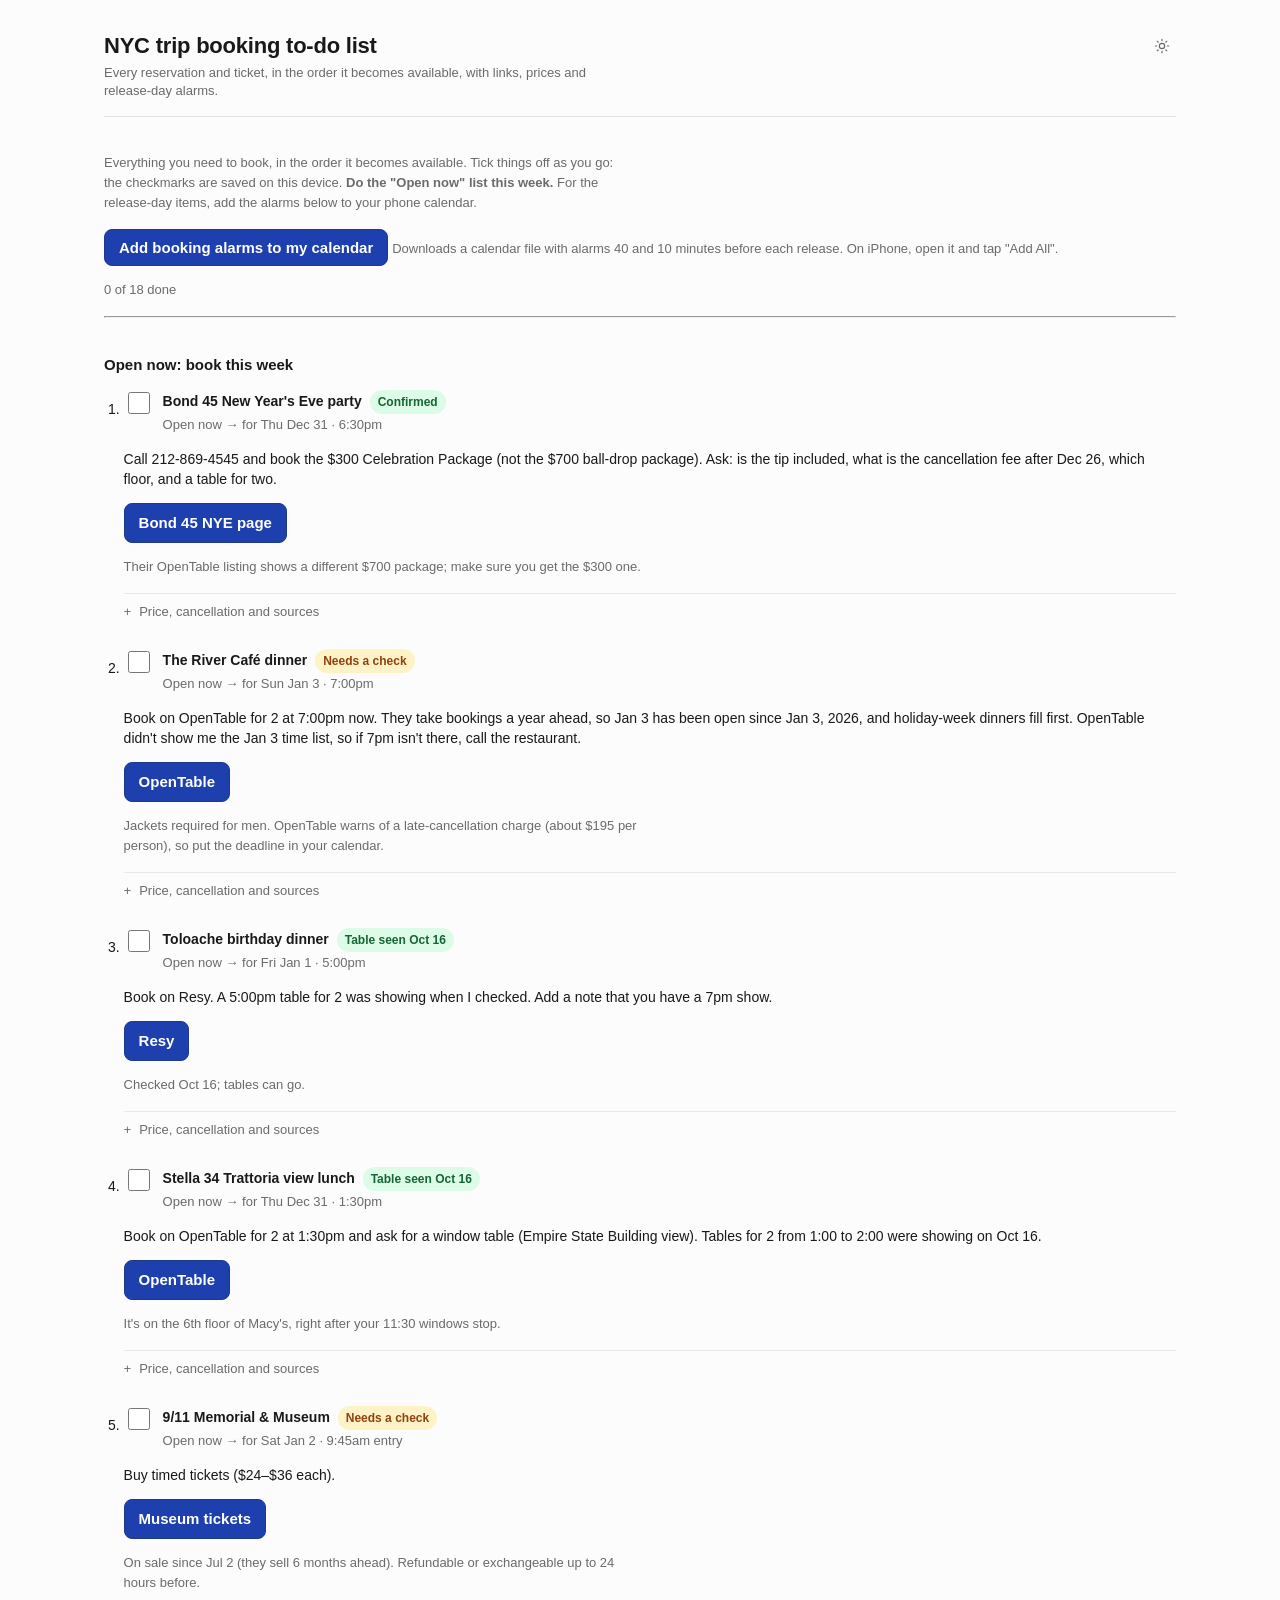
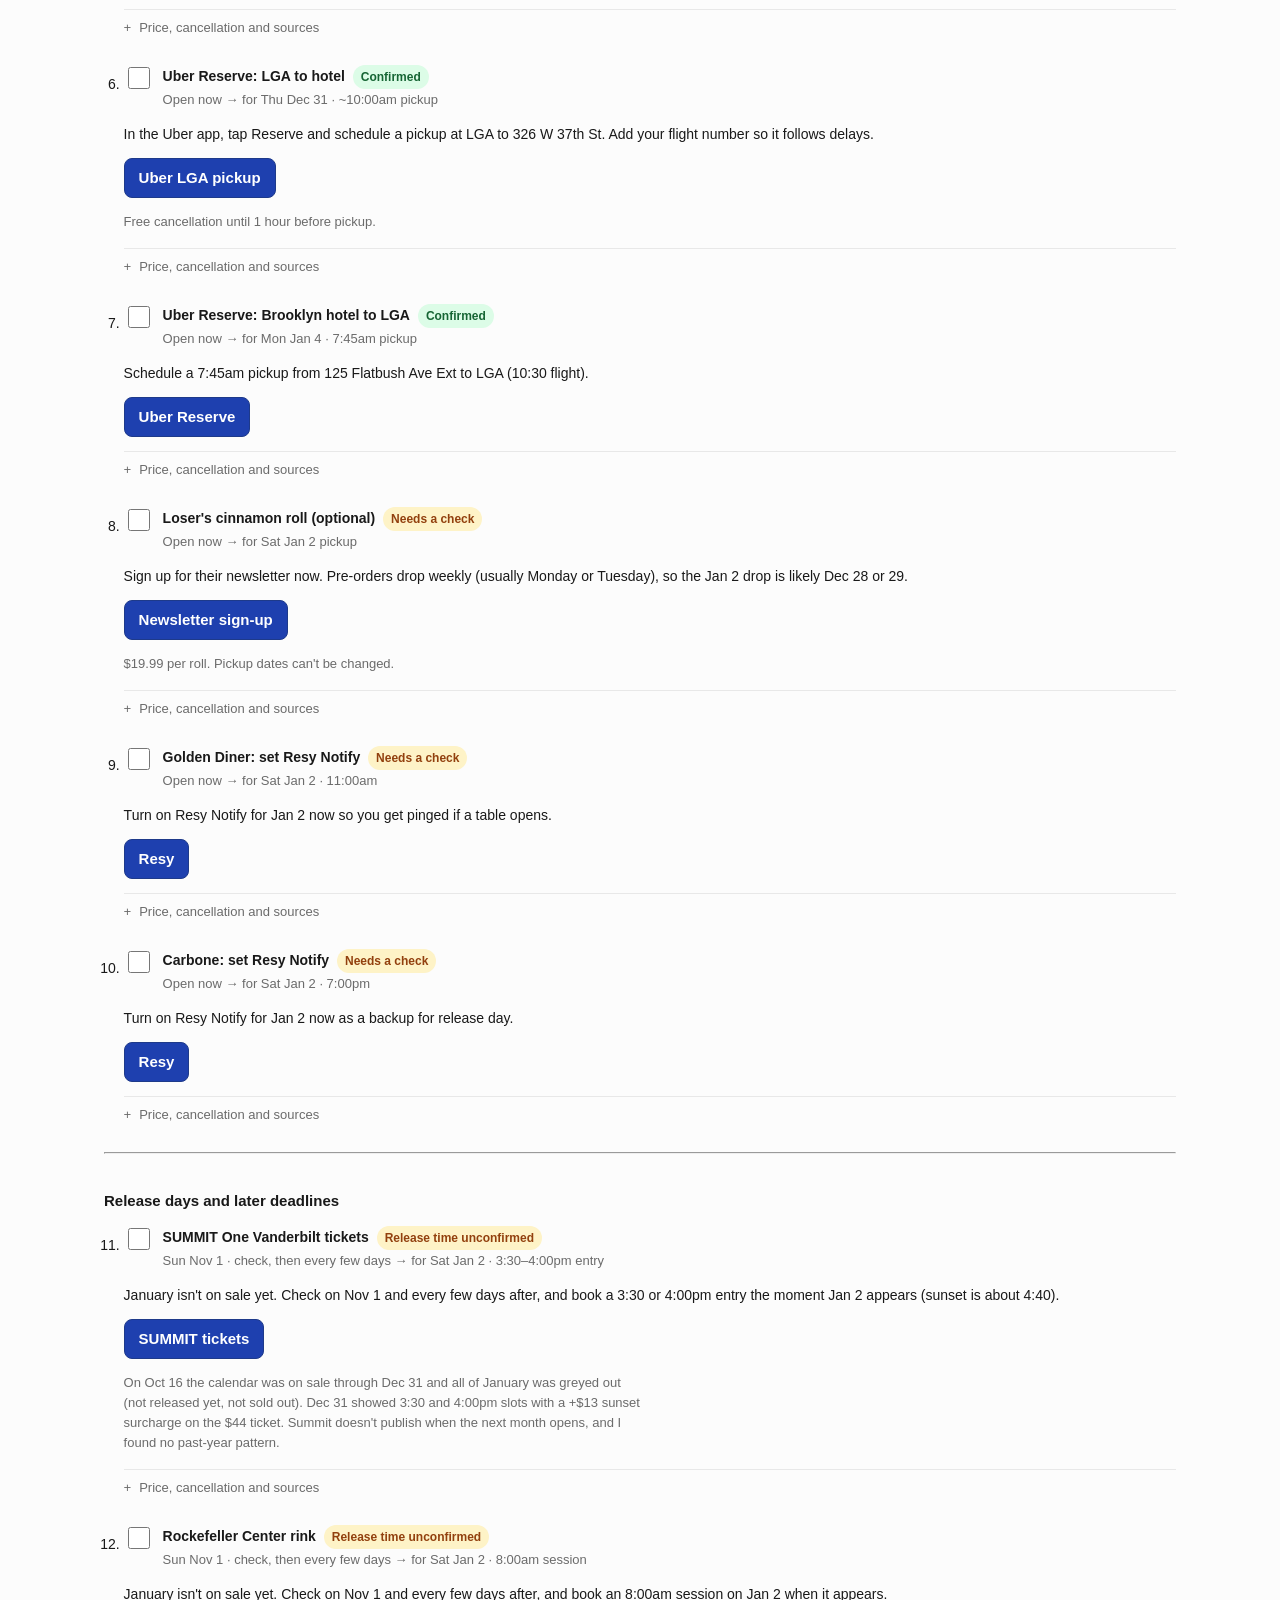
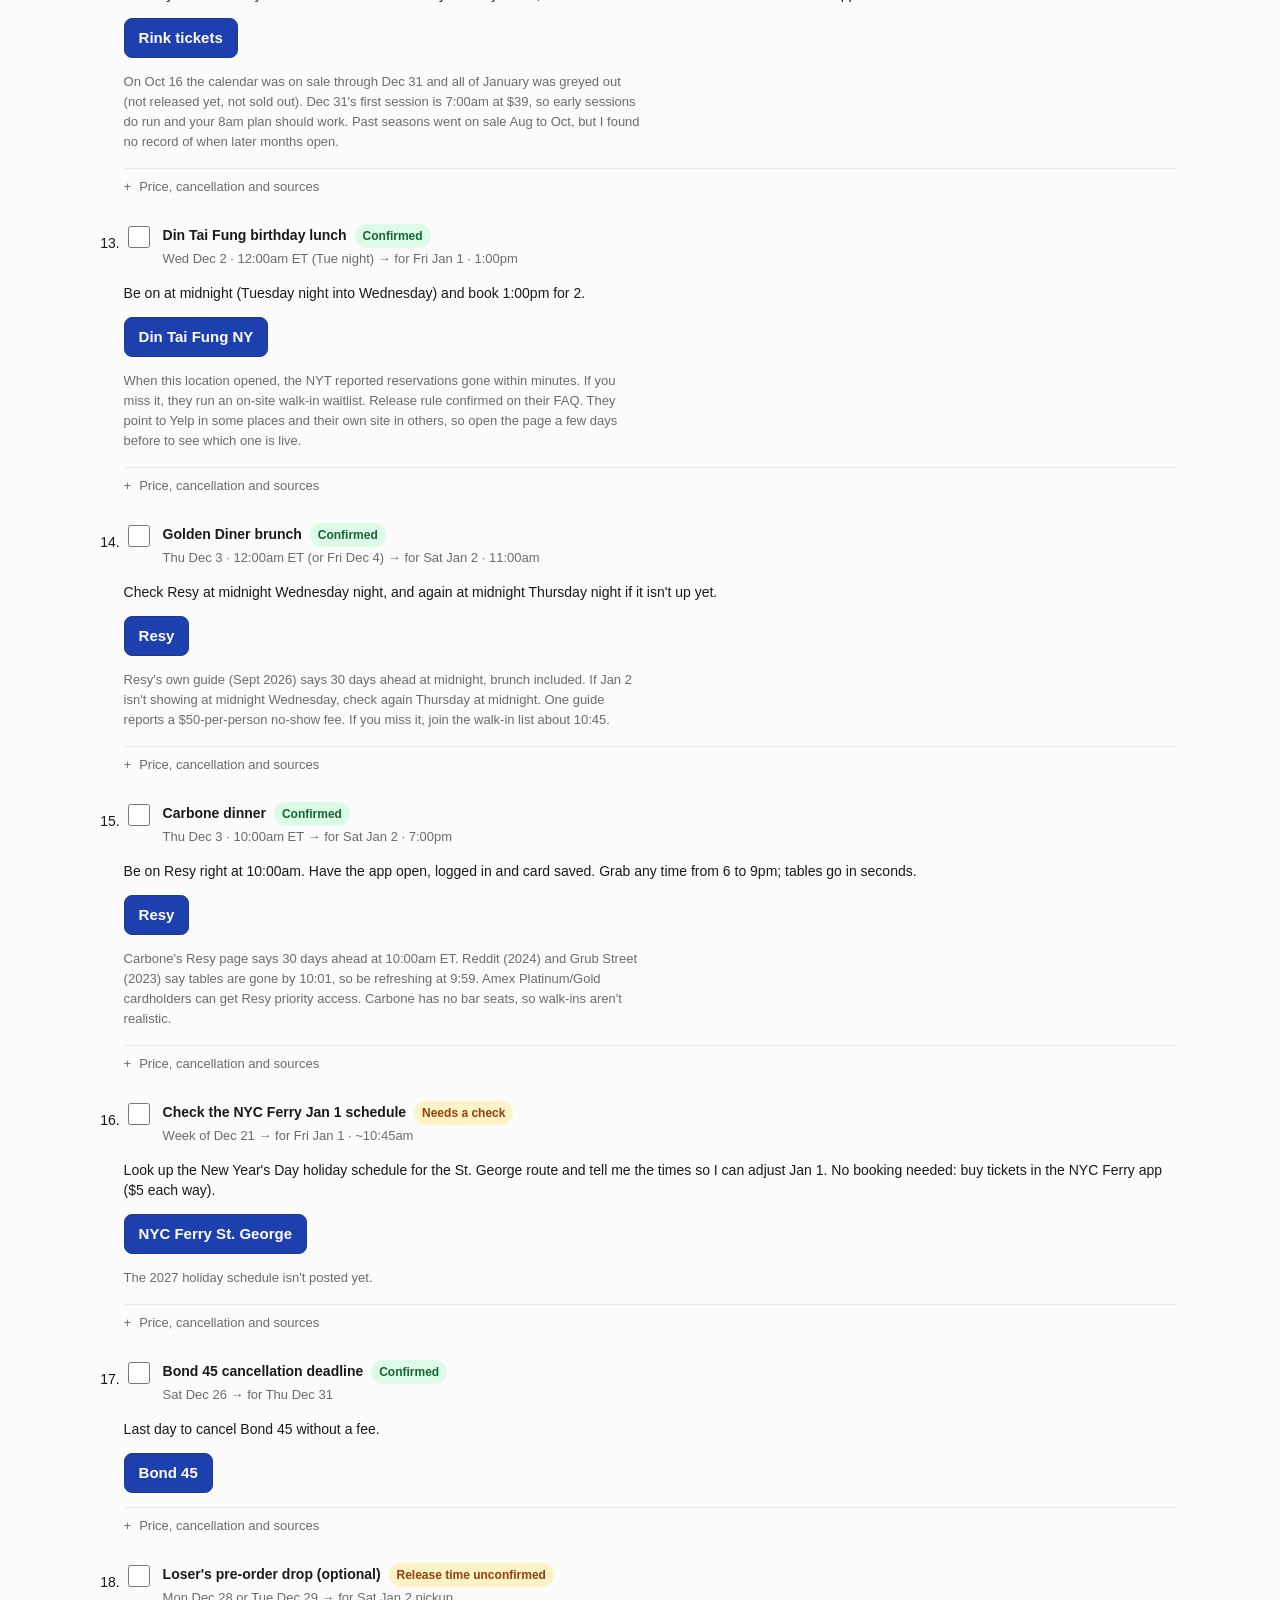
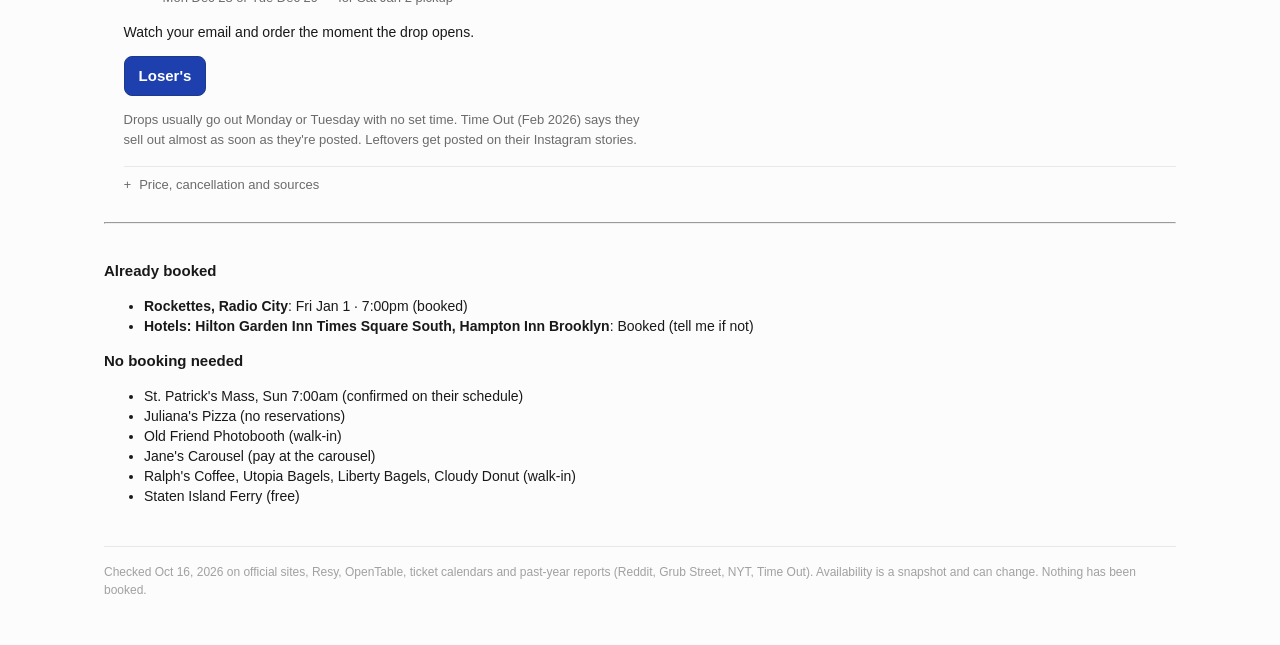
==== bookings.html @ a025224d "Add NYC trip site: day-by-day plan, map, bookings, Claude brief Co-Authored-By: Jadin Oreilly <oreil" ====
<!doctype html>
<html lang="en">
  <head>
    <meta charset="utf-8" />
    <meta name="viewport" content="width=device-width, initial-scale=1" />
    <meta name="generator" content="Devin artifact kit" />
    <title>NYC trip booking to-do list</title>
    <style>
/* Devin artifact kit — self-contained styles for standalone HTML artifacts.
   Tokens are translated from the Devin product design system. Light is the
   default; dark is applied from `prefers-color-scheme` unless a host theme
   signal (`?theme=`, `data-theme`, or a `devin:theme` message) says otherwise. */

:root {
  color-scheme: light;

  --bg-page: 252 252 252;
  --bg-wash: 248 248 248;
  --bg-elevated: 255 255 255;
  --tint-tertiary: 0 0 0 / 0.04;
  --tint-secondary: 0 0 0 / 0.06;
  --tint-primary: 0 0 0 / 0.08;
  --text-primary: 25 25 25;
  --text-secondary: 25 25 25 / 0.64;
  --text-tertiary: 25 25 25 / 0.4;
  --text-accent: 49 124 255;
  --bg-accent: 49 124 255;
  --border-secondary: 0 0 0 / 0.08;
  --border-primary: 0 0 0 / 0.1;
  --text-green: 0 165 88;
  --text-orange: 245 142 58;
  --text-red: 245 59 58;
  --text-blue: 51 125 244;
  --text-purple: 149 108 222;
  --shadow-l1: 0 1px 2px rgb(0 0 0 / 0.06);
  --shadow-l2: 0 4px 12px rgb(0 0 0 / 0.08);

  --font-sans: Inter, -apple-system, BlinkMacSystemFont, "Segoe UI", Roboto,
    Helvetica, Arial, sans-serif;
  --font-mono: "SF Mono", "Roboto Mono", ui-monospace, monospace;
  --radius-sm: 4px;
  --radius: 6px;
  --radius-lg: 10px;
  --unit: 4px;
  --max-width: 1120px;
}

:root[data-theme="dark"] {
  color-scheme: dark;

  --bg-page: 20 20 20;
  --bg-wash: 25 25 25;
  --bg-elevated: 31 31 31;
  --tint-tertiary: 255 255 255 / 0.03;
  --tint-secondary: 255 255 255 / 0.05;
  --tint-primary: 255 255 255 / 0.08;
  --text-primary: 255 255 255 / 0.9;
  --text-secondary: 255 255 255 / 0.52;
  --text-tertiary: 255 255 255 / 0.4;
  --text-accent: 73 176 255;
  --bg-accent: 68 137 255;
  --border-secondary: 255 255 255 / 0.04;
  --border-primary: 255 255 255 / 0.08;
  --text-green: 0 236 126;
  --text-orange: 245 142 58;
  --text-red: 255 108 107;
  --text-blue: 92 154 255;
  --text-purple: 178 145 240;
  --shadow-l1: 0 1px 2px rgb(0 0 0 / 0.4);
  --shadow-l2: 0 4px 12px rgb(0 0 0 / 0.5);
}

@media (prefers-color-scheme: dark) {
  :root:not([data-theme]) {
    color-scheme: dark;

    --bg-page: 20 20 20;
    --bg-wash: 25 25 25;
    --bg-elevated: 31 31 31;
    --tint-tertiary: 255 255 255 / 0.03;
    --tint-secondary: 255 255 255 / 0.05;
    --tint-primary: 255 255 255 / 0.08;
    --text-primary: 255 255 255 / 0.9;
    --text-secondary: 255 255 255 / 0.52;
    --text-tertiary: 255 255 255 / 0.4;
    --text-accent: 73 176 255;
    --bg-accent: 68 137 255;
    --border-secondary: 255 255 255 / 0.04;
    --border-primary: 255 255 255 / 0.08;
    --text-green: 0 236 126;
    --text-orange: 245 142 58;
    --text-red: 255 108 107;
    --text-blue: 92 154 255;
    --text-purple: 178 145 240;
    --shadow-l1: 0 1px 2px rgb(0 0 0 / 0.4);
    --shadow-l2: 0 4px 12px rgb(0 0 0 / 0.5);
  }
}

*,
*::before,
*::after {
  box-sizing: border-box;
}

html {
  -webkit-text-size-adjust: 100%;
}

body {
  margin: 0;
  background: rgb(var(--bg-page));
  color: rgb(var(--text-primary));
  font-family: var(--font-sans);
  font-size: 14px;
  line-height: 20px;
  font-variant-numeric: tabular-nums;
}

:where(button, a, input, select, summary, [tabindex]):focus-visible {
  outline: 1px solid rgb(var(--bg-accent));
  outline-offset: 1px;
  border-radius: var(--radius-sm);
}

/* ---------- layout ---------- */

.a-shell {
  max-width: var(--max-width);
  margin: 0 auto;
  padding: calc(var(--unit) * 8) calc(var(--unit) * 6) calc(var(--unit) * 16);
}

.a-header {
  display: flex;
  flex-wrap: wrap;
  align-items: flex-start;
  justify-content: space-between;
  gap: calc(var(--unit) * 3);
  padding-bottom: calc(var(--unit) * 4);
  border-bottom: 1px solid rgb(var(--border-primary));
}

.a-header__title {
  margin: 0;
  font-size: 22px;
  line-height: 28px;
  font-weight: 600;
  letter-spacing: -0.01em;
}

.a-header__subtitle {
  margin: calc(var(--unit) * 1) 0 0;
  color: rgb(var(--text-secondary));
  font-size: 13px;
  line-height: 18px;
  max-width: 68ch;
}

.a-section {
  margin-top: calc(var(--unit) * 9);
}

.a-section__title {
  margin: 0 0 calc(var(--unit) * 1);
  font-size: 15px;
  line-height: 22px;
  font-weight: 600;
}

.a-section__note,
.a-prose {
  margin: 0 0 calc(var(--unit) * 4);
  color: rgb(var(--text-secondary));
  font-size: 13px;
  line-height: 20px;
  max-width: 72ch;
}

.a-grid {
  display: grid;
  gap: calc(var(--unit) * 3);
  grid-template-columns: repeat(auto-fit, minmax(220px, 1fr));
}

.a-grid--halves {
  grid-template-columns: repeat(auto-fit, minmax(320px, 1fr));
}

/* ---------- surfaces ---------- */

.a-panel {
  background: rgb(var(--bg-elevated));
  border: 1px solid rgb(var(--border-secondary));
  border-radius: var(--radius-lg);
  box-shadow: var(--shadow-l1);
  padding: calc(var(--unit) * 4);
}

.a-panel__head {
  display: flex;
  align-items: baseline;
  justify-content: space-between;
  gap: calc(var(--unit) * 2);
  margin-bottom: calc(var(--unit) * 3);
}

.a-panel__title {
  margin: 0;
  font-size: 13px;
  line-height: 18px;
  font-weight: 600;
}

.a-label {
  color: rgb(var(--text-tertiary));
  font-size: 12px;
  line-height: 16px;
  text-transform: none;
}

/* ---------- metrics ---------- */

.a-metric {
  background: rgb(var(--tint-tertiary));
  border: 1px solid rgb(var(--border-secondary));
  border-radius: var(--radius);
  padding: calc(var(--unit) * 3);
}

.a-metric__label {
  color: rgb(var(--text-secondary));
  font-size: 12px;
  line-height: 16px;
}

.a-metric__value {
  margin-top: calc(var(--unit) * 1);
  font-size: 22px;
  line-height: 28px;
  font-weight: 600;
  letter-spacing: -0.02em;
}

.a-metric__delta {
  margin-top: calc(var(--unit) * 1);
  font-family: var(--font-mono);
  font-size: 12px;
  line-height: 16px;
  color: rgb(var(--text-secondary));
}

.a-metric__delta[data-trend="up"] {
  color: rgb(var(--text-green));
}

.a-metric__delta[data-trend="down"] {
  color: rgb(var(--text-red));
}

/* ---------- status ---------- */

.a-status {
  display: inline-flex;
  align-items: center;
  gap: calc(var(--unit) * 1.5);
  font-size: 12px;
  line-height: 16px;
  color: rgb(var(--text-secondary));
  white-space: nowrap;
}

.a-status::before {
  content: "";
  width: 6px;
  height: 6px;
  border-radius: 50%;
  background: currentColor;
  flex: none;
}

.a-status[data-state="done"] {
  color: rgb(var(--text-green));
}

.a-status[data-state="active"] {
  color: rgb(var(--text-blue));
}

.a-status[data-state="at-risk"] {
  color: rgb(var(--text-orange));
}

.a-status[data-state="blocked"] {
  color: rgb(var(--text-red));
}

.a-status[data-state="planned"] {
  color: rgb(var(--text-tertiary));
}

/* ---------- tables ---------- */

.a-table-scroll {
  overflow-x: auto;
  border: 1px solid rgb(var(--border-secondary));
  border-radius: var(--radius);
  background: rgb(var(--bg-elevated));
}

.a-table {
  width: 100%;
  border-collapse: collapse;
  font-size: 13px;
  line-height: 18px;
}

.a-table th,
.a-table td {
  text-align: left;
  padding: calc(var(--unit) * 2) calc(var(--unit) * 3);
  border-bottom: 1px solid rgb(var(--border-secondary));
  vertical-align: top;
}

.a-table thead th {
  position: sticky;
  top: 0;
  background: rgb(var(--bg-wash));
  color: rgb(var(--text-secondary));
  font-weight: 500;
  font-size: 12px;
  line-height: 16px;
  z-index: 1;
}

.a-table tbody tr:last-child td {
  border-bottom: none;
}

.a-table tbody tr:hover td {
  background: rgb(var(--tint-tertiary));
}

.a-table td[data-numeric],
.a-table th[data-numeric] {
  text-align: right;
  font-family: var(--font-mono);
}

/* Pinned columns: `data-a-sticky-columns="N"` keeps the first N columns in
   view while the table scrolls sideways. CSS alone pins the first column, so
   N=1 works without script; kit.js measures the leading columns, marks each
   pinned cell `data-a-sticky` with its `--a-sticky-left` offset, and flags the
   table `data-a-sticky-ready`. Pinned cells need opaque backgrounds or the
   scrolled columns show through them. */
.a-table[data-a-sticky-columns]:not([data-a-sticky-ready]):not([data-a-sticky-columns="0"])
  tr
  > :first-child,
.a-table[data-a-sticky-ready] [data-a-sticky] {
  position: sticky;
  left: var(--a-sticky-left, 0);
  z-index: 1;
  background-color: rgb(var(--bg-elevated));
}

/* Header row above pinned body cells; the pinned corner above both. */
.a-table[data-a-sticky-columns] thead th {
  z-index: 2;
}

.a-table[data-a-sticky-columns]:not([data-a-sticky-ready]):not([data-a-sticky-columns="0"])
  thead
  tr
  > :first-child,
.a-table[data-a-sticky-ready] thead [data-a-sticky] {
  z-index: 3;
  background-color: rgb(var(--bg-wash));
}

/* The row tint is translucent, so layer it over the opaque surface. */
.a-table[data-a-sticky-columns]:not([data-a-sticky-ready]):not([data-a-sticky-columns="0"])
  tbody
  tr:hover
  > td:first-child,
.a-table[data-a-sticky-ready] tbody tr:hover > td[data-a-sticky] {
  background: linear-gradient(
      rgb(var(--tint-tertiary)),
      rgb(var(--tint-tertiary))
    )
    rgb(var(--bg-elevated));
}

/* Divider on the last pinned column. Table cells don't paint box-shadow when
   borders collapse, so it is a pseudo-element. Without script there is no
   scroll state and it is always shown; with it, only while scrolled. */
.a-table[data-a-sticky-columns]:not([data-a-sticky-ready]):not([data-a-sticky-columns="0"])
  tr
  > :first-child::after,
.a-table[data-a-sticky-ready] [data-a-sticky="edge"]::after {
  content: "";
  position: absolute;
  top: 0;
  bottom: 0;
  left: 100%;
  width: 8px;
  border-left: 1px solid rgb(var(--border-primary));
  background: linear-gradient(to right, rgb(0 0 0 / 0.08), transparent);
  pointer-events: none;
}

.a-table-scroll:not([data-a-scrolled])
  .a-table[data-a-sticky-ready]
  [data-a-sticky="edge"]::after {
  display: none;
}

/* ---------- charts (inline SVG + CSS bars) ---------- */

.a-chart {
  display: block;
  width: 100%;
  height: auto;
  overflow: visible;
}

.a-chart__grid line {
  stroke: rgb(var(--border-primary));
  stroke-dasharray: 2 3;
}

.a-chart__axis text {
  fill: rgb(var(--text-tertiary));
  font-size: 10px;
  font-family: var(--font-mono);
}

.a-chart__series {
  fill: none;
  stroke-width: 1.5;
  stroke-linecap: round;
  stroke-linejoin: round;
}

.a-chart__point {
  stroke: rgb(var(--bg-elevated));
  stroke-width: 1.5;
}

.a-bars {
  display: grid;
  gap: calc(var(--unit) * 2);
  margin: 0;
}

.a-bars__row {
  display: grid;
  grid-template-columns: minmax(88px, 22%) 1fr auto;
  align-items: center;
  gap: calc(var(--unit) * 2);
  font-size: 13px;
}

.a-bars__track {
  height: 8px;
  border-radius: 999px;
  background: rgb(var(--tint-secondary));
  overflow: hidden;
}

.a-bars__fill {
  display: block;
  height: 100%;
  border-radius: 999px;
  background: rgb(var(--bg-accent));
}

.a-bars__value {
  font-family: var(--font-mono);
  font-size: 12px;
  color: rgb(var(--text-secondary));
}

.a-legend {
  display: flex;
  flex-wrap: wrap;
  gap: calc(var(--unit) * 3);
  margin: calc(var(--unit) * 3) 0 0;
  padding: 0;
  list-style: none;
  font-size: 12px;
  color: rgb(var(--text-secondary));
}

.a-legend li {
  display: flex;
  align-items: center;
  gap: calc(var(--unit) * 1.5);
}

.a-legend__swatch {
  width: 8px;
  height: 8px;
  border-radius: 2px;
  flex: none;
}

/* Series colors stay stable across themes so legends keep meaning. */
.a-series-1 {
  --series: 49 124 255;
}
.a-series-2 {
  --series: 0 165 88;
}
.a-series-3 {
  --series: 149 108 222;
}
.a-series-4 {
  --series: 245 142 58;
}

.a-chart__series.a-series-1,
.a-chart__series.a-series-2,
.a-chart__series.a-series-3,
.a-chart__series.a-series-4 {
  stroke: rgb(var(--series));
}

.a-chart__point.a-series-1,
.a-chart__point.a-series-2,
.a-chart__point.a-series-3,
.a-chart__point.a-series-4 {
  fill: rgb(var(--series));
}

.a-series-1 .a-legend__swatch,
.a-series-2 .a-legend__swatch,
.a-series-3 .a-legend__swatch,
.a-series-4 .a-legend__swatch {
  background: rgb(var(--series));
}

.a-chart__bar.a-series-1,
.a-chart__bar.a-series-2,
.a-chart__bar.a-series-3,
.a-chart__bar.a-series-4 {
  fill: rgb(var(--series));
}

/* Dimming the rest of the plot reads as "this is the value you asked for"
   without moving anything, which keeps the highlight legible under
   reduced motion. */
.a-chart__bar,
.a-chart__point,
.a-chart__series {
  transition: opacity 120ms ease;
}

.a-chart__plot:has([data-a-active]) .a-chart__bar:not([data-a-active]) {
  opacity: 0.45;
}

.a-chart__point[data-a-active] {
  r: 4.25;
}

.a-chart__crosshair {
  stroke: rgb(var(--border-primary));
  stroke-width: 1;
  pointer-events: none;
}

.a-chart__band {
  fill: transparent;
  /* Vertical scrolling must still work when a finger lands on the plot. */
  touch-action: pan-y;
}

.a-chart__band[data-a-active] {
  fill: rgb(var(--tint-secondary));
}

.a-chart__band:focus-visible {
  outline: 1px solid rgb(var(--bg-accent));
  outline-offset: -2px;
}

.a-chart {
  touch-action: pan-y;
}

/* Shown in place of the plot when a filter leaves the source table empty. */
.a-chart__empty {
  margin: 0 0 calc(var(--unit) * 3);
  padding: calc(var(--unit) * 6) 0;
  border: 1px dashed rgb(var(--border-secondary));
  border-radius: var(--radius);
  color: rgb(var(--text-secondary));
  font-size: 13px;
  text-align: center;
}

/* ---------- tooltip ---------- */

.a-tip {
  position: fixed;
  top: 0;
  left: 0;
  z-index: 40;
  min-width: 120px;
  max-width: 260px;
  padding: calc(var(--unit) * 2) calc(var(--unit) * 2.5);
  border: 1px solid rgb(var(--border-secondary));
  border-radius: var(--radius);
  background: rgb(var(--bg-elevated));
  box-shadow: var(--shadow-l2);
  color: rgb(var(--text-primary));
  font-size: 12px;
  line-height: 16px;
  pointer-events: none;
}

.a-tip__title {
  margin-bottom: var(--unit);
  font-weight: 600;
  color: rgb(var(--text-primary));
}

.a-tip__text {
  color: rgb(var(--text-secondary));
}

.a-tip__row {
  display: flex;
  align-items: center;
  gap: calc(var(--unit) * 1.5);
  white-space: nowrap;
}

.a-tip__swatch {
  width: 8px;
  height: 8px;
  flex: none;
  border-radius: 2px;
  background: rgb(var(--series, var(--bg-accent)));
}

.a-tip__name {
  color: rgb(var(--text-secondary));
}

.a-tip__value {
  margin-left: auto;
  padding-left: calc(var(--unit) * 2);
  font-family: var(--font-mono);
  font-variant-numeric: tabular-nums;
}

/* ---------- controls: tabs, filters, toggles ---------- */

.a-toolbar {
  display: flex;
  flex-wrap: wrap;
  align-items: center;
  gap: calc(var(--unit) * 2);
  margin-bottom: calc(var(--unit) * 4);
}

.a-tabs {
  display: flex;
  gap: calc(var(--unit) * 1);
  padding: 2px;
  background: rgb(var(--tint-tertiary));
  border: 1px solid rgb(var(--border-secondary));
  border-radius: var(--radius);
}

.a-btn {
  appearance: none;
  border: 1px solid transparent;
  background: transparent;
  color: rgb(var(--text-secondary));
  font: inherit;
  font-size: 13px;
  padding: calc(var(--unit) * 1) calc(var(--unit) * 2.5);
  border-radius: var(--radius-sm);
  cursor: pointer;
}

.a-btn:hover {
  background: rgb(var(--tint-secondary));
  color: rgb(var(--text-primary));
}

.a-btn[aria-selected="true"],
.a-btn[aria-pressed="true"] {
  background: rgb(var(--bg-elevated));
  border-color: rgb(var(--border-primary));
  color: rgb(var(--text-primary));
  box-shadow: var(--shadow-l1);
}

.a-btn--outline {
  border-color: rgb(var(--border-primary));
  background: rgb(var(--bg-elevated));
}

.a-btn--icon {
  display: inline-grid;
  flex: 0 0 auto;
  width: 28px;
  height: 28px;
  padding: 0;
  place-items: center;
}

.a-theme-icon {
  width: 16px;
  height: 16px;
  fill: none;
  stroke: currentColor;
  stroke-width: 1.75;
  stroke-linecap: round;
  stroke-linejoin: round;
}

.a-theme-icon--moon {
  display: none;
}

:root[data-theme="dark"] .a-theme-icon--sun {
  display: none;
}

:root[data-theme="dark"] .a-theme-icon--moon {
  display: block;
}

@media (prefers-color-scheme: dark) {
  :root:not([data-theme]) .a-theme-icon--sun {
    display: none;
  }

  :root:not([data-theme]) .a-theme-icon--moon {
    display: block;
  }
}

.a-select {
  appearance: none;
  font: inherit;
  font-size: 13px;
  color: rgb(var(--text-primary));
  background: rgb(var(--bg-elevated));
  border: 1px solid rgb(var(--border-primary));
  border-radius: var(--radius-sm);
  padding: calc(var(--unit) * 1) calc(var(--unit) * 2);
}

[hidden] {
  display: none !important;
}

/* ---------- diagram ---------- */

.a-diagram {
  position: relative;
  background: rgb(var(--bg-wash));
  border: 1px solid rgb(var(--border-secondary));
  border-radius: var(--radius-lg);
  overflow: hidden;
}

.a-diagram__canvas {
  display: block;
  width: 100%;
  height: auto;
  touch-action: none;
  cursor: grab;
}

.a-diagram__canvas:active {
  cursor: grabbing;
}

.a-group rect {
  fill: rgb(var(--tint-tertiary));
  stroke: rgb(var(--border-primary));
  stroke-dasharray: 4 4;
  rx: 10;
}

.a-group text {
  fill: rgb(var(--text-tertiary));
  font-size: 10px;
  font-family: var(--font-mono);
}

.a-node rect {
  fill: rgb(var(--bg-elevated));
  stroke: rgb(var(--border-primary));
  rx: 8;
}

.a-node__title {
  fill: rgb(var(--text-primary));
  font-size: 12px;
  font-weight: 600;
}

.a-node__sub {
  fill: rgb(var(--text-secondary));
  font-size: 10px;
  font-family: var(--font-mono);
}

.a-node {
  cursor: pointer;
}

.a-node:hover rect,
.a-node:focus-visible rect {
  stroke: rgb(var(--bg-accent));
}

.a-node[aria-current="true"] rect {
  stroke: rgb(var(--bg-accent));
  stroke-width: 2;
}

.a-edge {
  fill: none;
  stroke: rgb(var(--text-tertiary));
  stroke-width: 1.25;
}

.a-edge--dim {
  stroke: rgb(var(--border-primary));
}

.a-edge__label {
  fill: rgb(var(--text-tertiary));
  font-size: 10px;
  font-family: var(--font-mono);
}

.a-inspector {
  border-top: 1px solid rgb(var(--border-secondary));
  background: rgb(var(--bg-elevated));
  padding: calc(var(--unit) * 3) calc(var(--unit) * 4);
  font-size: 13px;
  line-height: 20px;
}

.a-inspector__title {
  margin: 0 0 calc(var(--unit) * 1);
  font-size: 13px;
  font-weight: 600;
}

/* ---------- plan / process ---------- */

.a-phase {
  display: grid;
  grid-template-columns: 28px 1fr;
  gap: calc(var(--unit) * 3);
  padding: calc(var(--unit) * 4) 0;
  border-bottom: 1px solid rgb(var(--border-secondary));
}

.a-phase:last-child {
  border-bottom: none;
}

.a-phase__index {
  font-family: var(--font-mono);
  font-size: 12px;
  color: rgb(var(--text-tertiary));
  padding-top: 2px;
}

.a-phase__head {
  display: flex;
  flex-wrap: wrap;
  align-items: baseline;
  gap: calc(var(--unit) * 2);
  justify-content: space-between;
}

.a-phase__title {
  margin: 0;
  font-size: 14px;
  line-height: 20px;
  font-weight: 600;
}

.a-meta-list {
  display: grid;
  gap: calc(var(--unit) * 1);
  margin: calc(var(--unit) * 2) 0 0;
  padding: 0;
  list-style: none;
  font-size: 13px;
  color: rgb(var(--text-secondary));
}

.a-meta-list li,
.a-meta-list > div {
  display: grid;
  grid-template-columns: minmax(96px, 15%) 1fr;
  gap: calc(var(--unit) * 2);
}

.a-meta-list dt,
.a-meta-list .a-meta-list__key {
  color: rgb(var(--text-tertiary));
  font-size: 12px;
}

.a-meta-list dd {
  margin: 0;
}

.a-timeline {
  display: grid;
  gap: calc(var(--unit) * 1);
  margin: 0;
  font-size: 12px;
}

.a-timeline__row {
  display: grid;
  grid-template-columns: minmax(120px, 20%) 1fr;
  align-items: center;
  gap: calc(var(--unit) * 2);
}

.a-timeline__track {
  position: relative;
  height: 10px;
  background: rgb(var(--tint-tertiary));
  border-radius: var(--radius-sm);
}

.a-timeline__span {
  position: absolute;
  top: 0;
  bottom: 0;
  border-radius: var(--radius-sm);
  background: rgb(var(--bg-accent) / 0.75);
}

.a-timeline__span[data-state="at-risk"] {
  background: rgb(var(--text-orange) / 0.75);
}

.a-timeline__span[data-state="done"] {
  background: rgb(var(--text-green) / 0.7);
}

.a-timeline__scale {
  display: grid;
  grid-auto-flow: column;
  grid-auto-columns: 1fr;
  color: rgb(var(--text-tertiary));
  font-family: var(--font-mono);
  font-size: 10px;
}

.a-callout {
  border: 1px solid rgb(var(--border-secondary));
  border-left: 2px solid rgb(var(--text-orange));
  border-radius: var(--radius-sm);
  background: rgb(var(--tint-tertiary));
  padding: calc(var(--unit) * 3);
  font-size: 13px;
  line-height: 20px;
}

.a-callout--decision {
  border-left-color: rgb(var(--bg-accent));
}

.a-callout--risk {
  border-left-color: rgb(var(--text-red));
}

.a-callout__title {
  margin: 0 0 calc(var(--unit) * 1);
  font-size: 13px;
  font-weight: 600;
}

details.a-disclosure {
  border-top: 1px solid rgb(var(--border-secondary));
  padding: calc(var(--unit) * 2) 0;
}

details.a-disclosure > summary {
  cursor: pointer;
  font-size: 13px;
  color: rgb(var(--text-secondary));
  list-style: none;
}

details.a-disclosure > summary::marker,
details.a-disclosure > summary::-webkit-details-marker {
  display: none;
}

details.a-disclosure > summary::before {
  content: "+ ";
  font-family: var(--font-mono);
}

details.a-disclosure[open] > summary::before {
  content: "− ";
}

/* ---------- empty and error states ---------- */

.a-empty,
.a-error {
  border: 1px dashed rgb(var(--border-primary));
  border-radius: var(--radius);
  padding: calc(var(--unit) * 6);
  text-align: center;
  color: rgb(var(--text-secondary));
  font-size: 13px;
  line-height: 20px;
}

.a-error {
  border-style: solid;
  border-color: rgb(var(--text-red) / 0.4);
  color: rgb(var(--text-primary));
  text-align: left;
}

.a-error__title {
  margin: 0 0 calc(var(--unit) * 1);
  font-size: 13px;
  font-weight: 600;
  color: rgb(var(--text-red));
}

.a-footnote {
  margin-top: calc(var(--unit) * 10);
  padding-top: calc(var(--unit) * 4);
  border-top: 1px solid rgb(var(--border-secondary));
  color: rgb(var(--text-tertiary));
  font-size: 12px;
  line-height: 18px;
}

.a-visually-hidden {
  position: absolute;
  width: 1px;
  height: 1px;
  overflow: hidden;
  clip: rect(0 0 0 0);
  white-space: nowrap;
}

/* ---------- responsive ---------- */

@media (max-width: 640px) {
  .a-shell {
    padding: calc(var(--unit) * 5) calc(var(--unit) * 4)
      calc(var(--unit) * 12);
  }

  .a-header__title {
    font-size: 18px;
    line-height: 24px;
  }

  .a-bars__row,
  .a-timeline__row,
  .a-meta-list li,
  .a-meta-list > div {
    grid-template-columns: 1fr;
    gap: calc(var(--unit) * 1);
  }

  .a-phase {
    grid-template-columns: 1fr;
  }

  .a-phase__index {
    padding-top: 0;
  }

  .a-toolbar {
    align-items: stretch;
  }

  .a-tabs {
    overflow-x: auto;
  }
}

/* ---------- motion ---------- */

@media (prefers-reduced-motion: reduce) {
  *,
  *::before,
  *::after {
    animation-duration: 0.01ms !important;
    animation-iteration-count: 1 !important;
    transition-duration: 0.01ms !important;
    scroll-behavior: auto !important;
  }
}

/* ---------- print / export ---------- */

@media print {
  :root[data-theme],
  :root:not([data-theme]) {
    color-scheme: light only;
    --bg-page: 252 252 252;
    --bg-wash: 248 248 248;
    --bg-elevated: 255 255 255;
    --tint-tertiary: 0 0 0 / 0.04;
    --tint-secondary: 0 0 0 / 0.06;
    --tint-primary: 0 0 0 / 0.08;
    --text-primary: 25 25 25;
    --text-secondary: 25 25 25 / 0.64;
    --text-tertiary: 25 25 25 / 0.4;
    --text-accent: 49 124 255;
    --bg-accent: 49 124 255;
    --border-secondary: 0 0 0 / 0.08;
    --border-primary: 0 0 0 / 0.1;
    --text-green: 0 165 88;
    --text-orange: 245 142 58;
    --text-red: 245 59 58;
    --text-blue: 51 125 244;
    --text-purple: 149 108 222;
    --shadow-l1: none;
    --shadow-l2: none;
  }

  body {
    background: #fff;
    color: #111;
  }

  .a-no-print,
  .a-toolbar,
  .a-diagram__hint {
    display: none !important;
  }

  .a-panel,
  .a-table-scroll,
  .a-diagram {
    box-shadow: none;
    break-inside: avoid;
  }

  .a-table[data-a-sticky-columns] tr > :first-child,
  .a-table [data-a-sticky] {
    position: static !important;
  }

  .a-table[data-a-sticky-columns] tr > :first-child::after,
  .a-table [data-a-sticky]::after {
    display: none !important;
  }

  .a-section {
    break-inside: avoid;
    margin-top: 24px;
  }

  [hidden].a-print-reveal {
    display: revert !important;
  }
}
    </style>
  </head>
  <body>
    <main class="a-shell">
      <header class="a-header">
        <div>
          <h1 class="a-header__title">NYC trip booking to-do list</h1>
          <p class="a-header__subtitle">Every reservation and ticket, in the order it becomes available, with links, prices and release-day alarms.</p>
        </div>
        <button
          type="button"
          class="a-btn a-btn--icon a-no-print"
          data-a-theme-toggle
          aria-label="Switch to dark mode"
          title="Switch to dark mode"
        >
          <svg
            class="a-theme-icon a-theme-icon--moon"
            aria-hidden="true"
            viewBox="0 0 24 24"
          >
            <path d="M21 12.8A9 9 0 1 1 11.2 3 7 7 0 0 0 21 12.8Z" />
          </svg>
          <svg
            class="a-theme-icon a-theme-icon--sun"
            aria-hidden="true"
            viewBox="0 0 24 24"
          >
            <circle cx="12" cy="12" r="4" />
            <path
              d="M12 2v2M12 20v2M4.9 4.9l1.4 1.4M17.7 17.7l1.4 1.4M2 12h2M20 12h2M4.9 19.1l1.4-1.4M17.7 6.3l1.4-1.4"
            />
          </svg>
        </button>
      </header>

      <section
        class="a-section a-error"
        data-a-error
        role="alert"
        aria-live="polite"
        hidden
      >
        <p class="a-error__title">Something in this artifact failed to run</p>
        <p>
          The content below is still readable, but an interactive control may
          not respond.
          <span data-a-error-detail></span>
        </p>
      </section>

<section class="a-section"><p class="a-prose">Everything you need to book, in the order it becomes available. Tick things off as you go: the checkmarks are saved on this device. <strong>Do the "Open now" list this week.</strong> For the release-day items, add the alarms below to your phone calendar.</p>
<p><button type="button" class="btn2" id="ics">Add booking alarms to my calendar</button> <span class="a-section__note">Downloads a calendar file with alarms 40 and 10 minutes before each release. On iPhone, open it and tap "Add All".</span></p>
<p class="a-section__note" id="progress" aria-live="polite"></p></section><hr>
<section class="a-section"><h2 class="a-section__title">Open now: book this week</h2><ol class="todos"><li class="todo"><label class="tl"><input type="checkbox" data-key="b1"> <span><strong>Bond 45 New Year&#x27;s Eve party</strong> <span class="chip ok">Confirmed</span><br><span class="a-section__note">Open now → for Thu Dec 31 · 6:30pm</span></span></label>
<p>Call 212-869-4545 and book the $300 Celebration Package (not the $700 ball-drop package). Ask: is the tip included, what is the cancellation fee after Dec 26, which floor, and a table for two.</p><p><a class="btn2" href="https://www.bond45ny.com/new-years-eve/" target="_blank" rel="noopener">Bond 45 NYE page</a></p><p class="a-section__note">Their OpenTable listing shows a different $700 package; make sure you get the $300 one.</p>
<details class="a-disclosure"><summary>Price, cancellation and sources</summary><p><strong>Price:</strong> $300 per person, plus tax and gratuity ($600 base for two).</p><p><strong>Cancellation:</strong> The official page says cancellations after Dec 26 are subject to a cancellation fee, but does not state the amount.</p><p class="a-section__note"><a href="https://www.bond45ny.com/new-years-eve/" target="_blank" rel="noopener">source 1</a> · <a href="https://www.opentable.com/r/bond-45-new-york" target="_blank" rel="noopener">source 2</a></p></details></li><li class="todo"><label class="tl"><input type="checkbox" data-key="b2"> <span><strong>The River Café dinner</strong> <span class="chip warn">Needs a check</span><br><span class="a-section__note">Open now → for Sun Jan 3 · 7:00pm</span></span></label>
<p>Book on OpenTable for 2 at 7:00pm now. They take bookings a year ahead, so Jan 3 has been open since Jan 3, 2026, and holiday-week dinners fill first. OpenTable didn&#x27;t show me the Jan 3 time list, so if 7pm isn&#x27;t there, call the restaurant.</p><p><a class="btn2" href="https://www.opentable.com/r/the-river-cafe-brooklyn" target="_blank" rel="noopener">OpenTable</a></p><p class="a-section__note">Jackets required for men. OpenTable warns of a late-cancellation charge (about $195 per person), so put the deadline in your calendar.</p>
<details class="a-disclosure"><summary>Price, cancellation and sources</summary><p><strong>Price:</strong> $215 per person for the published three-course prix-fixe dinner ($430 for two before any extras).</p><p><strong>Cancellation:</strong> The official reservation page says some reservations may require a small deposit, but gives no amount or cancellation deadline. Check the terms attached to the specific reservation.</p><p class="a-section__note"><a href="https://rivercafe.com/reservations/" target="_blank" rel="noopener">source 1</a> · <a href="https://rivercafe.com/dinner-menu/" target="_blank" rel="noopener">source 2</a> · <a href="https://www.opentable.com/r/the-river-cafe-brooklyn" target="_blank" rel="noopener">source 3</a></p></details></li><li class="todo"><label class="tl"><input type="checkbox" data-key="b3"> <span><strong>Toloache birthday dinner</strong> <span class="chip ok">Table seen Oct 16</span><br><span class="a-section__note">Open now → for Fri Jan 1 · 5:00pm</span></span></label>
<p>Book on Resy. A 5:00pm table for 2 was showing when I checked. Add a note that you have a 7pm show.</p><p><a class="btn2" href="https://resy.com/cities/new-york-ny/venues/toloache-50th-st?date=2027-01-01&amp;seats=2" target="_blank" rel="noopener">Resy</a></p><p class="a-section__note">Checked Oct 16; tables can go.</p>
<details class="a-disclosure"><summary>Price, cancellation and sources</summary><p><strong>Price:</strong> À la carte; no fixed per-person meal price or reservation charge was found in the public sources reviewed.</p><p><strong>Cancellation:</strong> No venue-specific deposit or cancellation deadline was found on the official restaurant or public Resy pages.</p><p class="a-section__note"><a href="https://resy.com/cities/new-york-ny/venues/toloache-50th-st?date=2027-01-01&amp;seats=2" target="_blank" rel="noopener">source 1</a> · <a href="https://toloachenyc.com/" target="_blank" rel="noopener">source 2</a></p></details></li><li class="todo"><label class="tl"><input type="checkbox" data-key="b4"> <span><strong>Stella 34 Trattoria view lunch</strong> <span class="chip ok">Table seen Oct 16</span><br><span class="a-section__note">Open now → for Thu Dec 31 · 1:30pm</span></span></label>
<p>Book on OpenTable for 2 at 1:30pm and ask for a window table (Empire State Building view). Tables for 2 from 1:00 to 2:00 were showing on Oct 16.</p><p><a class="btn2" href="https://www.opentable.com/r/stella-34-trattoria-new-york" target="_blank" rel="noopener">OpenTable</a></p><p class="a-section__note">It&#x27;s on the 6th floor of Macy&#x27;s, right after your 11:30 windows stop.</p>
<details class="a-disclosure"><summary>Price, cancellation and sources</summary><p>No published price or policy found.</p><p class="a-section__note"></p></details></li><li class="todo"><label class="tl"><input type="checkbox" data-key="b5"> <span><strong>9/11 Memorial &amp; Museum</strong> <span class="chip warn">Needs a check</span><br><span class="a-section__note">Open now → for Sat Jan 2 · 9:45am entry</span></span></label>
<p>Buy timed tickets ($24–$36 each).</p><p><a class="btn2" href="https://visit.911memorial.org/webstore/shop/viewItems.aspx?c=museum&amp;cg=tickets" target="_blank" rel="noopener">Museum tickets</a></p><p class="a-section__note">On sale since Jul 2 (they sell 6 months ahead). Refundable or exchangeable up to 24 hours before.</p>
<details class="a-disclosure"><summary>Price, cancellation and sources</summary><p><strong>Price:</strong> $24–$36 per ticket depending on ticket type; two tickets would be $48–$72. The exact price depends on the visitors&#x27; ticket category.</p><p><strong>Cancellation:</strong> Advanced reservations can be refunded or exchanged up to 24 hours before the specified date/time; one exchange is allowed at no extra cost.</p><p class="a-section__note"><a href="https://www.911memorial.org/visit/visit-museum-1" target="_blank" rel="noopener">source 1</a> · <a href="https://visit.911memorial.org/webstore/shop/viewItems.aspx?c=museum&amp;cg=tickets" target="_blank" rel="noopener">source 2</a></p></details></li><li class="todo"><label class="tl"><input type="checkbox" data-key="b6"> <span><strong>Uber Reserve: LGA to hotel</strong> <span class="chip ok">Confirmed</span><br><span class="a-section__note">Open now → for Thu Dec 31 · ~10:00am pickup</span></span></label>
<p>In the Uber app, tap Reserve and schedule a pickup at LGA to 326 W 37th St. Add your flight number so it follows delays.</p><p><a class="btn2" href="https://www.uber.com/global/en/r/airports/lga/pickup/" target="_blank" rel="noopener">Uber LGA pickup</a></p><p class="a-section__note">Free cancellation until 1 hour before pickup.</p>
<details class="a-disclosure"><summary>Price, cancellation and sources</summary><p><strong>Price:</strong> No fixed fare can be given without selecting a ride type and confirming trip details. Reserve shows an upfront price and may include a reservation fee that varies by location, date, and time.</p><p><strong>Cancellation:</strong> Uber&#x27;s LGA page says free cancellation is available until one hour before pickup or until a driver accepts, whichever condition applies. Other cancellation fees can vary by ride type and circumstances.</p><p class="a-section__note"><a href="https://www.uber.com/global/en/r/airports/lga/pickup/" target="_blank" rel="noopener">source 1</a> · <a href="https://www.uber.com/us/en/ride/how-it-works/reserve/" target="_blank" rel="noopener">source 2</a> · <a href="https://help.uber.com/riders/article/using-uber-reserve?nodeId=71708d67-bbac-4dda-9d32-53c2509bdd1b" target="_blank" rel="noopener">source 3</a></p></details></li><li class="todo"><label class="tl"><input type="checkbox" data-key="b7"> <span><strong>Uber Reserve: Brooklyn hotel to LGA</strong> <span class="chip ok">Confirmed</span><br><span class="a-section__note">Open now → for Mon Jan 4 · 7:45am pickup</span></span></label>
<p>Schedule a 7:45am pickup from 125 Flatbush Ave Ext to LGA (10:30 flight).</p><p><a class="btn2" href="https://www.uber.com/us/en/ride/how-it-works/reserve/" target="_blank" rel="noopener">Uber Reserve</a></p>
<details class="a-disclosure"><summary>Price, cancellation and sources</summary><p><strong>Price:</strong> No fixed fare can be given without selecting a ride type and confirming trip details. Reserve shows an upfront price and the reservation fee may vary by location, date, and time.</p><p><strong>Cancellation:</strong> Cancellation terms vary by trip. Uber Help says free cancellation is generally available up to one hour before pickup; if a driver has accepted and cancellation is later, a fee may apply. Check the in-app terms for the exact amount.</p><p class="a-section__note"><a href="https://www.uber.com/us/en/ride/how-it-works/reserve/" target="_blank" rel="noopener">source 1</a> · <a href="https://help.uber.com/riders/article/using-uber-reserve?nodeId=71708d67-bbac-4dda-9d32-53c2509bdd1b" target="_blank" rel="noopener">source 2</a></p></details></li><li class="todo"><label class="tl"><input type="checkbox" data-key="b8"> <span><strong>Loser&#x27;s cinnamon roll (optional)</strong> <span class="chip warn">Needs a check</span><br><span class="a-section__note">Open now → for Sat Jan 2 pickup</span></span></label>
<p>Sign up for their newsletter now. Pre-orders drop weekly (usually Monday or Tuesday), so the Jan 2 drop is likely Dec 28 or 29.</p><p><a class="btn2" href="https://www.loserseatinghouse.com/subscribe" target="_blank" rel="noopener">Newsletter sign-up</a></p><p class="a-section__note">$19.99 per roll. Pickup dates can&#x27;t be changed.</p>
<details class="a-disclosure"><summary>Price, cancellation and sources</summary><p><strong>Price:</strong> $19.99 per Big Sourdough Cinnamon Roll.</p><p><strong>Cancellation:</strong> The FAQ says pickup dates cannot be switched. A separate refund or cancellation deadline was not stated.</p><p class="a-section__note"><a href="https://www.loserseatinghouse.com/subscribe" target="_blank" rel="noopener">source 1</a> · <a href="https://www.loserseatinghouse.com/faq-1" target="_blank" rel="noopener">source 2</a> · <a href="https://losers-eating-house.square.site/product/big-sourdough-cinnamon-roll/HBYOKOR5JSZ24T4M5SPUYMMK" target="_blank" rel="noopener">source 3</a></p></details></li><li class="todo"><label class="tl"><input type="checkbox" data-key="b9"> <span><strong>Golden Diner: set Resy Notify</strong> <span class="chip warn">Needs a check</span><br><span class="a-section__note">Open now → for Sat Jan 2 · 11:00am</span></span></label>
<p>Turn on Resy Notify for Jan 2 now so you get pinged if a table opens.</p><p><a class="btn2" href="https://resy.com/cities/new-york-ny/venues/golden-diner?date=2027-01-02&amp;seats=2" target="_blank" rel="noopener">Resy</a></p>
<details class="a-disclosure"><summary>Price, cancellation and sources</summary><p><strong>Price:</strong> À la carte; no fixed booking or meal price was published in the official booking/FAQ pages reviewed.</p><p><strong>Cancellation:</strong> An independent guide reports a card is required and a $50-per-person-plus-tax fee applies for cancellation less than two hours before the reservation. Golden Diner&#x27;s current public page does not state this fee; verify Resy&#x27;s final terms.</p><p class="a-section__note"><a href="https://www.goldendinerny.com/dine" target="_blank" rel="noopener">source 1</a> · <a href="https://www.goldendinerny.com/faq" target="_blank" rel="noopener">source 2</a> · <a href="https://resy.com/cities/new-york-ny/venues/golden-diner?date=2027-01-02&amp;seats=2" target="_blank" rel="noopener">source 3</a> · <a href="https://itsadate.nyc/restaurants/golden-diner-reservations" target="_blank" rel="noopener">source 4</a></p></details></li><li class="todo"><label class="tl"><input type="checkbox" data-key="b10"> <span><strong>Carbone: set Resy Notify</strong> <span class="chip warn">Needs a check</span><br><span class="a-section__note">Open now → for Sat Jan 2 · 7:00pm</span></span></label>
<p>Turn on Resy Notify for Jan 2 now as a backup for release day.</p><p><a class="btn2" href="https://resy.com/cities/new-york-ny/venues/carbone?date=2027-01-02&amp;seats=2" target="_blank" rel="noopener">Resy</a></p>
<details class="a-disclosure"><summary>Price, cancellation and sources</summary><p><strong>Price:</strong> À la carte; no fixed Jan 2 meal price or deposit amount was confirmed in the official sources reviewed.</p><p><strong>Cancellation:</strong> Carbone&#x27;s public official page does not state a cancellation deadline or deposit policy. Check the terms shown in the Resy booking flow before confirming.</p><p class="a-section__note"><a href="https://carbonenewyork.com/" target="_blank" rel="noopener">source 1</a> · <a href="https://resy.com/cities/new-york-ny/venues/carbone?date=2027-01-02&amp;seats=2" target="_blank" rel="noopener">source 2</a> · <a href="https://snagres.com/guides/how-to-get-a-carbone-reservation" target="_blank" rel="noopener">source 3</a> · <a href="https://helpdesk.resy.com/en_us/what-is-notify-and-how-does-it-work-BJrJzPQLu.md" target="_blank" rel="noopener">source 4</a></p></details></li></ol></section><hr>
<section class="a-section"><h2 class="a-section__title">Release days and later deadlines</h2><ol class="todos" start="11"><li class="todo"><label class="tl"><input type="checkbox" data-key="b11"> <span><strong>SUMMIT One Vanderbilt tickets</strong> <span class="chip warn">Release time unconfirmed</span><br><span class="a-section__note">Sun Nov 1 · check, then every few days → for Sat Jan 2 · 3:30–4:00pm entry</span></span></label>
<p>January isn&#x27;t on sale yet. Check on Nov 1 and every few days after, and book a 3:30 or 4:00pm entry the moment Jan 2 appears (sunset is about 4:40).</p><p><a class="btn2" href="https://summitov.com/tickets/" target="_blank" rel="noopener">SUMMIT tickets</a></p><p class="a-section__note">On Oct 16 the calendar was on sale through Dec 31 and all of January was greyed out (not released yet, not sold out). Dec 31 showed 3:30 and 4:00pm slots with a +$13 sunset surcharge on the $44 ticket. Summit doesn&#x27;t publish when the next month opens, and I found no past-year pattern.</p>
<details class="a-disclosure"><summary>Price, cancellation and sources</summary><p><strong>Price:</strong> From $44 per adult plus a $3 online fee per order. On Dec 31, the 3:30 and 4:00pm entries showed a +$13 sunset surcharge.</p><p class="a-section__note"><a href="https://summitov.com/tickets/" target="_blank" rel="noopener">source 1</a> · <a href="https://tickets.summitov.com/webstore/shop/viewitems.aspx" target="_blank" rel="noopener">source 2</a> · <a href="https://info.summitov.com/faq/What-if-I-Want-to-Buy-Tickets-But-the-Date-is-Not-Available-Yet/" target="_blank" rel="noopener">source 3</a> · <a href="https://info.summitov.com/faq/Are-SUMMIT-One-Vanderbilt-Tickets-Refundable/" target="_blank" rel="noopener">source 4</a></p></details></li><li class="todo"><label class="tl"><input type="checkbox" data-key="b12"> <span><strong>Rockefeller Center rink</strong> <span class="chip warn">Release time unconfirmed</span><br><span class="a-section__note">Sun Nov 1 · check, then every few days → for Sat Jan 2 · 8:00am session</span></span></label>
<p>January isn&#x27;t on sale yet. Check on Nov 1 and every few days after, and book an 8:00am session on Jan 2 when it appears.</p><p><a class="btn2" href="https://www.rockefellercenter.com/tickets/the-rink-at-rockefeller-center" target="_blank" rel="noopener">Rink tickets</a></p><p class="a-section__note">On Oct 16 the calendar was on sale through Dec 31 and all of January was greyed out (not released yet, not sold out). Dec 31&#x27;s first session is 7:00am at $39, so early sessions do run and your 8am plan should work. Past seasons went on sale Aug to Oct, but I found no record of when later months open.</p>
<details class="a-disclosure"><summary>Price, cancellation and sources</summary><p><strong>Price:</strong> General Skate from $22 per person; Dec 31&#x27;s 7:00am session showed $39. Jan 2 prices appear when January goes on sale.</p><p class="a-section__note"><a href="https://www.rockefellercenter.com/tickets/the-rink-at-rockefeller-center" target="_blank" rel="noopener">source 1</a> · <a href="https://www.rockefellercenter.com/magazine/arts-culture/guide-to-ice-skating-at-the-rink-in-nyc" target="_blank" rel="noopener">source 2</a> · <a href="https://www.rockefellercenter.com/magazine/best-of-nyc/celebrate-the-rink-at-rockefeller-center-90th-anniversary" target="_blank" rel="noopener">source 3</a></p></details></li><li class="todo"><label class="tl"><input type="checkbox" data-key="b13"> <span><strong>Din Tai Fung birthday lunch</strong> <span class="chip ok">Confirmed</span><br><span class="a-section__note">Wed Dec 2 · 12:00am ET (Tue night) → for Fri Jan 1 · 1:00pm</span></span></label>
<p>Be on at midnight (Tuesday night into Wednesday) and book 1:00pm for 2.</p><p><a class="btn2" href="https://dtf.com/en-us/locations/new-york" target="_blank" rel="noopener">Din Tai Fung NY</a></p><p class="a-section__note">When this location opened, the NYT reported reservations gone within minutes. If you miss it, they run an on-site walk-in waitlist. Release rule confirmed on their FAQ. They point to Yelp in some places and their own site in others, so open the page a few days before to see which one is live.</p>
<details class="a-disclosure"><summary>Price, cancellation and sources</summary><p><strong>Price:</strong> À la carte; the official menu page does not publish a fixed per-person meal price. No separate reservation price was stated.</p><p class="a-section__note"><a href="https://dtf.com/en-us/faqs" target="_blank" rel="noopener">source 1</a> · <a href="https://dtf.com/en-us/locations/new-york" target="_blank" rel="noopener">source 2</a> · <a href="https://dtf.com/en-us/menu" target="_blank" rel="noopener">source 3</a> · <a href="https://www.yelp.com/reservations/din-tai-fung-new-york-3" target="_blank" rel="noopener">source 4</a></p></details></li><li class="todo"><label class="tl"><input type="checkbox" data-key="b14"> <span><strong>Golden Diner brunch</strong> <span class="chip ok">Confirmed</span><br><span class="a-section__note">Thu Dec 3 · 12:00am ET (or Fri Dec 4) → for Sat Jan 2 · 11:00am</span></span></label>
<p>Check Resy at midnight Wednesday night, and again at midnight Thursday night if it isn&#x27;t up yet.</p><p><a class="btn2" href="https://resy.com/cities/new-york-ny/venues/golden-diner?date=2027-01-02&amp;seats=2" target="_blank" rel="noopener">Resy</a></p><p class="a-section__note">Resy&#x27;s own guide (Sept 2026) says 30 days ahead at midnight, brunch included. If Jan 2 isn&#x27;t showing at midnight Wednesday, check again Thursday at midnight. One guide reports a $50-per-person no-show fee. If you miss it, join the walk-in list about 10:45.</p>
<details class="a-disclosure"><summary>Price, cancellation and sources</summary><p><strong>Price:</strong> À la carte; no fixed booking or meal price was published in the official booking/FAQ pages reviewed.</p><p class="a-section__note"><a href="https://www.goldendinerny.com/dine" target="_blank" rel="noopener">source 1</a> · <a href="https://www.goldendinerny.com/faq" target="_blank" rel="noopener">source 2</a> · <a href="https://resy.com/cities/new-york-ny/venues/golden-diner?date=2027-01-02&amp;seats=2" target="_blank" rel="noopener">source 3</a> · <a href="https://itsadate.nyc/restaurants/golden-diner-reservations" target="_blank" rel="noopener">source 4</a></p></details></li><li class="todo"><label class="tl"><input type="checkbox" data-key="b15"> <span><strong>Carbone dinner</strong> <span class="chip ok">Confirmed</span><br><span class="a-section__note">Thu Dec 3 · 10:00am ET → for Sat Jan 2 · 7:00pm</span></span></label>
<p>Be on Resy right at 10:00am. Have the app open, logged in and card saved. Grab any time from 6 to 9pm; tables go in seconds.</p><p><a class="btn2" href="https://resy.com/cities/new-york-ny/venues/carbone?date=2027-01-02&amp;seats=2" target="_blank" rel="noopener">Resy</a></p><p class="a-section__note">Carbone&#x27;s Resy page says 30 days ahead at 10:00am ET. Reddit (2024) and Grub Street (2023) say tables are gone by 10:01, so be refreshing at 9:59. Amex Platinum/Gold cardholders can get Resy priority access. Carbone has no bar seats, so walk-ins aren&#x27;t realistic.</p>
<details class="a-disclosure"><summary>Price, cancellation and sources</summary><p><strong>Price:</strong> À la carte; no fixed Jan 2 meal price or deposit amount was confirmed in the official sources reviewed.</p><p class="a-section__note"><a href="https://carbonenewyork.com/" target="_blank" rel="noopener">source 1</a> · <a href="https://resy.com/cities/new-york-ny/venues/carbone?date=2027-01-02&amp;seats=2" target="_blank" rel="noopener">source 2</a> · <a href="https://snagres.com/guides/how-to-get-a-carbone-reservation" target="_blank" rel="noopener">source 3</a> · <a href="https://helpdesk.resy.com/en_us/what-is-notify-and-how-does-it-work-BJrJzPQLu.md" target="_blank" rel="noopener">source 4</a></p></details></li><li class="todo"><label class="tl"><input type="checkbox" data-key="b16"> <span><strong>Check the NYC Ferry Jan 1 schedule</strong> <span class="chip warn">Needs a check</span><br><span class="a-section__note">Week of Dec 21 → for Fri Jan 1 · ~10:45am</span></span></label>
<p>Look up the New Year&#x27;s Day holiday schedule for the St. George route and tell me the times so I can adjust Jan 1. No booking needed: buy tickets in the NYC Ferry app ($5 each way).</p><p><a class="btn2" href="https://www.ferry.nyc/routes-and-schedules/st-george/" target="_blank" rel="noopener">NYC Ferry St. George</a></p><p class="a-section__note">The 2027 holiday schedule isn&#x27;t posted yet.</p>
<details class="a-disclosure"><summary>Price, cancellation and sources</summary><p>No published price or policy found.</p><p class="a-section__note"><a href="https://www.ferry.nyc/routes-and-schedules/st-george/" target="_blank" rel="noopener">source 1</a> · <a href="https://www.ferry.nyc/ticketing-info/" target="_blank" rel="noopener">source 2</a> · <a href="https://www.ferry.nyc/about/faq/" target="_blank" rel="noopener">source 3</a> · <a href="https://www.ferry.nyc/blog/fare-change/" target="_blank" rel="noopener">source 4</a></p></details></li><li class="todo"><label class="tl"><input type="checkbox" data-key="b17"> <span><strong>Bond 45 cancellation deadline</strong> <span class="chip ok">Confirmed</span><br><span class="a-section__note">Sat Dec 26 → for Thu Dec 31</span></span></label>
<p>Last day to cancel Bond 45 without a fee.</p><p><a class="btn2" href="https://www.bond45ny.com/new-years-eve/" target="_blank" rel="noopener">Bond 45</a></p>
<details class="a-disclosure"><summary>Price, cancellation and sources</summary><p>No published price or policy found.</p><p class="a-section__note"><a href="https://www.bond45ny.com/new-years-eve/" target="_blank" rel="noopener">source 1</a> · <a href="https://www.opentable.com/r/bond-45-new-york" target="_blank" rel="noopener">source 2</a></p></details></li><li class="todo"><label class="tl"><input type="checkbox" data-key="b18"> <span><strong>Loser&#x27;s pre-order drop (optional)</strong> <span class="chip warn">Release time unconfirmed</span><br><span class="a-section__note">Mon Dec 28 or Tue Dec 29 → for Sat Jan 2 pickup</span></span></label>
<p>Watch your email and order the moment the drop opens.</p><p><a class="btn2" href="https://www.loserseatinghouse.com/subscribe" target="_blank" rel="noopener">Loser&#x27;s</a></p><p class="a-section__note">Drops usually go out Monday or Tuesday with no set time. Time Out (Feb 2026) says they sell out almost as soon as they&#x27;re posted. Leftovers get posted on their Instagram stories.</p>
<details class="a-disclosure"><summary>Price, cancellation and sources</summary><p>No published price or policy found.</p><p class="a-section__note"><a href="https://www.loserseatinghouse.com/subscribe" target="_blank" rel="noopener">source 1</a> · <a href="https://www.loserseatinghouse.com/faq-1" target="_blank" rel="noopener">source 2</a> · <a href="https://losers-eating-house.square.site/product/big-sourdough-cinnamon-roll/HBYOKOR5JSZ24T4M5SPUYMMK" target="_blank" rel="noopener">source 3</a></p></details></li></ol></section><hr>
<section class="a-section"><h2 class="a-section__title">Already booked</h2><ul><li><strong>Rockettes, Radio City</strong>: Fri Jan 1 · 7:00pm (booked)</li><li><strong>Hotels: Hilton Garden Inn Times Square South, Hampton Inn Brooklyn</strong>: Booked (tell me if not)</li></ul>
<h2 class="a-section__title">No booking needed</h2><ul><li>St. Patrick&#x27;s Mass, Sun 7:00am (confirmed on their schedule)</li><li>Juliana&#x27;s Pizza (no reservations)</li><li>Old Friend Photobooth (walk-in)</li><li>Jane&#x27;s Carousel (pay at the carousel)</li><li>Ralph&#x27;s Coffee, Utopia Bagels, Liberty Bagels, Cloudy Donut (walk-in)</li><li>Staten Island Ferry (free)</li></ul></section>
<script>
(function(){
var K='nyc-trip-todo-v1',s={};try{s=JSON.parse(localStorage.getItem(K)||'{}');}catch(e){}
var boxes=document.querySelectorAll('input[data-key]');
function upd(){var d=0;boxes.forEach(function(b){if(b.checked)d++;b.closest('li').classList.toggle('done',b.checked);});document.getElementById('progress').textContent=d+' of '+boxes.length+' done';}
boxes.forEach(function(b){b.checked=!!s[b.dataset.key];b.addEventListener('change',function(){s[b.dataset.key]=b.checked;try{localStorage.setItem(K,JSON.stringify(s));}catch(e){}upd();});});upd();
document.getElementById('ics').addEventListener('click',function(){
var blob=new Blob([document.getElementById('icsdata').textContent.trim().replace(/\n/g,'\r\n')],{type:'text/calendar'});
var a=document.createElement('a');a.href=URL.createObjectURL(blob);a.download='nyc-trip-booking-alarms.ics';document.body.appendChild(a);a.click();a.remove();});
})();
</script>
<script id="icsdata" type="text/plain">BEGIN:VCALENDAR
VERSION:2.0
PRODID:-//NYC trip//EN
CALSCALE:GREGORIAN
BEGIN:VEVENT
UID:nyc-trip-0@devin
DTSTAMP:20261016T200000Z
DTSTART:20261101T140000Z
DURATION:PT20M
SUMMARY:Check SUMMIT and the rink: is Jan 2 on sale yet?
URL:https://summitov.com/tickets/
DESCRIPTION:https://summitov.com/tickets/
BEGIN:VALARM
ACTION:DISPLAY
DESCRIPTION:Check SUMMIT and the rink: is Jan 2 on sale yet?
TRIGGER:-PT30M
END:VALARM
BEGIN:VALARM
ACTION:DISPLAY
DESCRIPTION:Check SUMMIT and the rink: is Jan 2 on sale yet?
TRIGGER:PT0M
END:VALARM
END:VEVENT
BEGIN:VEVENT
UID:nyc-trip-1@devin
DTSTAMP:20261016T200000Z
DTSTART:20261108T140000Z
DURATION:PT20M
SUMMARY:Check again: SUMMIT and rink Jan 2 tickets
URL:https://www.rockefellercenter.com/tickets/the-rink-at-rockefeller-center
DESCRIPTION:https://www.rockefellercenter.com/tickets/the-rink-at-rockefeller-center
BEGIN:VALARM
ACTION:DISPLAY
DESCRIPTION:Check again: SUMMIT and rink Jan 2 tickets
TRIGGER:-PT30M
END:VALARM
BEGIN:VALARM
ACTION:DISPLAY
DESCRIPTION:Check again: SUMMIT and rink Jan 2 tickets
TRIGGER:PT0M
END:VALARM
END:VEVENT
BEGIN:VEVENT
UID:nyc-trip-2@devin
DTSTAMP:20261016T200000Z
DTSTART:20261202T045000Z
DURATION:PT20M
SUMMARY:Din Tai Fung opens at midnight: book Jan 1 1:00pm
URL:https://dtf.com/en-us/locations/new-york
DESCRIPTION:https://dtf.com/en-us/locations/new-york
BEGIN:VALARM
ACTION:DISPLAY
DESCRIPTION:Din Tai Fung opens at midnight: book Jan 1 1:00pm
TRIGGER:-PT30M
END:VALARM
BEGIN:VALARM
ACTION:DISPLAY
DESCRIPTION:Din Tai Fung opens at midnight: book Jan 1 1:00pm
TRIGGER:PT0M
END:VALARM
END:VEVENT
BEGIN:VEVENT
UID:nyc-trip-3@devin
DTSTAMP:20261016T200000Z
DTSTART:20261203T045000Z
DURATION:PT20M
SUMMARY:Golden Diner may open at midnight: Resy Jan 2 11am
URL:https://resy.com/cities/new-york-ny/venues/golden-diner?date=2027-01-02&seats=2
DESCRIPTION:https://resy.com/cities/new-york-ny/venues/golden-diner?date=2027-01-02&seats=2
BEGIN:VALARM
ACTION:DISPLAY
DESCRIPTION:Golden Diner may open at midnight: Resy Jan 2 11am
TRIGGER:-PT30M
END:VALARM
BEGIN:VALARM
ACTION:DISPLAY
DESCRIPTION:Golden Diner may open at midnight: Resy Jan 2 11am
TRIGGER:PT0M
END:VALARM
END:VEVENT
BEGIN:VEVENT
UID:nyc-trip-4@devin
DTSTAMP:20261016T200000Z
DTSTART:20261203T145000Z
DURATION:PT20M
SUMMARY:Carbone opens 10:00am: Resy Jan 2 7pm
URL:https://resy.com/cities/new-york-ny/venues/carbone?date=2027-01-02&seats=2
DESCRIPTION:https://resy.com/cities/new-york-ny/venues/carbone?date=2027-01-02&seats=2
BEGIN:VALARM
ACTION:DISPLAY
DESCRIPTION:Carbone opens 10:00am: Resy Jan 2 7pm
TRIGGER:-PT30M
END:VALARM
BEGIN:VALARM
ACTION:DISPLAY
DESCRIPTION:Carbone opens 10:00am: Resy Jan 2 7pm
TRIGGER:PT0M
END:VALARM
END:VEVENT
BEGIN:VEVENT
UID:nyc-trip-5@devin
DTSTAMP:20261016T200000Z
DTSTART:20261204T045000Z
DURATION:PT20M
SUMMARY:Golden Diner backup midnight: check Resy Jan 2 11am
URL:https://resy.com/cities/new-york-ny/venues/golden-diner?date=2027-01-02&seats=2
DESCRIPTION:https://resy.com/cities/new-york-ny/venues/golden-diner?date=2027-01-02&seats=2
BEGIN:VALARM
ACTION:DISPLAY
DESCRIPTION:Golden Diner backup midnight: check Resy Jan 2 11am
TRIGGER:-PT30M
END:VALARM
BEGIN:VALARM
ACTION:DISPLAY
DESCRIPTION:Golden Diner backup midnight: check Resy Jan 2 11am
TRIGGER:PT0M
END:VALARM
END:VEVENT
BEGIN:VEVENT
UID:nyc-trip-6@devin
DTSTAMP:20261016T200000Z
DTSTART:20261222T150000Z
DURATION:PT20M
SUMMARY:Check NYC Ferry Jan 1 holiday schedule (St. George)
URL:https://www.ferry.nyc/routes-and-schedules/st-george/
DESCRIPTION:https://www.ferry.nyc/routes-and-schedules/st-george/
BEGIN:VALARM
ACTION:DISPLAY
DESCRIPTION:Check NYC Ferry Jan 1 holiday schedule (St. George)
TRIGGER:-PT30M
END:VALARM
BEGIN:VALARM
ACTION:DISPLAY
DESCRIPTION:Check NYC Ferry Jan 1 holiday schedule (St. George)
TRIGGER:PT0M
END:VALARM
END:VEVENT
BEGIN:VEVENT
UID:nyc-trip-7@devin
DTSTAMP:20261016T200000Z
DTSTART:20261226T150000Z
DURATION:PT20M
SUMMARY:Last day to cancel Bond 45 without a fee
URL:https://www.bond45ny.com/new-years-eve/
DESCRIPTION:https://www.bond45ny.com/new-years-eve/
BEGIN:VALARM
ACTION:DISPLAY
DESCRIPTION:Last day to cancel Bond 45 without a fee
TRIGGER:-PT30M
END:VALARM
BEGIN:VALARM
ACTION:DISPLAY
DESCRIPTION:Last day to cancel Bond 45 without a fee
TRIGGER:PT0M
END:VALARM
END:VEVENT
BEGIN:VEVENT
UID:nyc-trip-8@devin
DTSTAMP:20261016T200000Z
DTSTART:20261228T150000Z
DURATION:PT20M
SUMMARY:Loser's cinnamon roll drop: watch email (Mon/Tue)
URL:https://www.loserseatinghouse.com/subscribe
DESCRIPTION:https://www.loserseatinghouse.com/subscribe
BEGIN:VALARM
ACTION:DISPLAY
DESCRIPTION:Loser's cinnamon roll drop: watch email (Mon/Tue)
TRIGGER:-PT30M
END:VALARM
BEGIN:VALARM
ACTION:DISPLAY
DESCRIPTION:Loser's cinnamon roll drop: watch email (Mon/Tue)
TRIGGER:PT0M
END:VALARM
END:VEVENT
END:VCALENDAR</script>
<style>.todos{padding-left:1.4em}.todo{margin:0 0 18px}.chip{display:inline-block;font-size:12px;font-weight:600;padding:2px 8px;border-radius:999px;margin-left:4px;white-space:nowrap}.chip.ok{background:#dcfce7;color:#166534}.chip.warn{background:#fef3c7;color:#92400e}.btn2{display:inline-block;padding:9px 14px;border-radius:8px;border:1px solid #1e3a8a;background:#1e40af;color:#fff!important;text-decoration:none;font-weight:600;font-size:15px;cursor:pointer}.todo{overflow-wrap:anywhere}.tl{display:flex;gap:10px;align-items:flex-start;cursor:pointer}.tl input{width:22px;height:22px;margin-top:2px;flex:none}.todo.done>p,.todo.done>details{opacity:.5}.todo.done .tl strong{text-decoration:line-through}</style>

      <footer class="a-footnote">Checked Oct 16, 2026 on official sites, Resy, OpenTable, ticket calendars and past-year reports (Reddit, Grub Street, NYT, Time Out). Availability is a snapshot and can change. Nothing has been booked.</footer>
    </main>
    <script>
/* Devin artifact kit — self-contained behavior for standalone HTML artifacts.
   No build step, no imports, no network calls. Every widget is progressive
   enhancement: the markup stays readable and printable with scripting off. */
(function () {
  "use strict";

  var root = document.documentElement;
  var THEMES = { light: 1, dark: 1 };

  function showError(message) {
    document.querySelectorAll("[data-a-error]").forEach(function (region) {
      region.hidden = false;
      var detail = region.querySelector("[data-a-error-detail]");
      if (detail && message) detail.textContent = message;
    });
  }

  window.addEventListener("error", function (event) {
    showError(event.message);
  });
  window.addEventListener("unhandledrejection", function (event) {
    showError(String(event.reason || "An interactive control failed."));
  });

  /* ---------- theme ----------
     Order of precedence:
       1. an explicit host signal (`?theme=`/`#theme=`, a `devin:theme`
          message from an embedding page, or a preset `data-theme`),
       2. a reader's in-document choice,
       3. the OS/browser preference via `prefers-color-scheme`.
     Hosts that expose no signal simply fall through to step 3. */
  function hostTheme() {
    var search = new URLSearchParams(
      window.location.search + "&" + window.location.hash.replace(/^#/, "")
    );
    var fromUrl = search.get("theme");
    if (fromUrl && THEMES[fromUrl]) return fromUrl;
    var preset = root.getAttribute("data-theme");
    if (preset && THEMES[preset]) return preset;
    return null;
  }

  function systemTheme() {
    return window.matchMedia &&
      window.matchMedia("(prefers-color-scheme: dark)").matches
      ? "dark"
      : "light";
  }

  var pinned = hostTheme();

  function apply(theme) {
    root.setAttribute("data-theme", theme);
    document.querySelectorAll("[data-a-theme-toggle]").forEach(function (el) {
      var label =
        theme === "dark" ? "Switch to light mode" : "Switch to dark mode";
      el.setAttribute("aria-label", label);
      el.setAttribute("title", label);
    });
  }

  apply(pinned || systemTheme());

  if (window.matchMedia) {
    var media = window.matchMedia("(prefers-color-scheme: dark)");
    var onChange = function () {
      if (!pinned) apply(systemTheme());
    };
    if (media.addEventListener) media.addEventListener("change", onChange);
    else if (media.addListener) media.addListener(onChange);
  }

  window.addEventListener("message", function (event) {
    if (window.parent === window || event.source !== window.parent) return;
    var data = event.data;
    if (!data || data.type !== "devin:theme" || !THEMES[data.theme]) return;
    pinned = data.theme;
    apply(pinned);
  });

  document.addEventListener("click", function (event) {
    var toggle = event.target.closest("[data-a-theme-toggle]");
    if (!toggle) return;
    pinned = root.getAttribute("data-theme") === "dark" ? "light" : "dark";
    apply(pinned);
  });

  /* ---------- tabs ----------
     <div data-a-tabs role="tablist">
       <button class="a-btn" role="tab" aria-controls="panel-id">Label</button>
     Panels are plain elements toggled with `hidden`, so print reveals the
     active one and `.a-print-reveal` can opt others in. */
  function selectTab(list, tab) {
    list.querySelectorAll('[role="tab"]').forEach(function (candidate) {
      var selected = candidate === tab;
      candidate.setAttribute("aria-selected", String(selected));
      candidate.tabIndex = selected ? 0 : -1;
      var panel = document.getElementById(
        candidate.getAttribute("aria-controls") || ""
      );
      if (panel) panel.hidden = !selected;
    });
  }

  document.querySelectorAll("[data-a-tabs]").forEach(function (list) {
    var tabs = Array.prototype.slice.call(
      list.querySelectorAll('[role="tab"]')
    );
    if (!tabs.length) return;
    var active =
      tabs.filter(function (t) {
        return t.getAttribute("aria-selected") === "true";
      })[0] || tabs[0];
    selectTab(list, active);

    list.addEventListener("click", function (event) {
      var tab = event.target.closest('[role="tab"]');
      if (tab) selectTab(list, tab);
    });

    list.addEventListener("keydown", function (event) {
      var step =
        event.key === "ArrowRight" ? 1 : event.key === "ArrowLeft" ? -1 : 0;
      if (!step) return;
      event.preventDefault();
      var current = tabs.indexOf(document.activeElement);
      var next = tabs[(current + step + tabs.length) % tabs.length];
      next.focus();
      selectTab(list, next);
    });
  });

  /* ---------- row filters ----------
     <select data-a-filter="#table-id" data-a-filter-key="team">
     Rows opt in with a matching `data-team` attribute; "all" clears it. */
  document.querySelectorAll("[data-a-filter]").forEach(function (control) {
    var target = document.querySelector(control.getAttribute("data-a-filter"));
    var key = control.getAttribute("data-a-filter-key") || "filter";
    if (!target) return;

    var emptySelector = control.getAttribute("data-a-filter-empty");
    var empty = emptySelector ? document.querySelector(emptySelector) : null;

    var applyFilter = function () {
      var value = control.value;
      var shown = 0;
      /* Re-read the rows every time: a script may have replaced them since
         the last pass, and those rows must obey the current selection too. */
      target.querySelectorAll("[data-" + key + "]").forEach(function (row) {
        var match = value === "all" || row.getAttribute("data-" + key) === value;
        row.hidden = !match;
        if (match) shown += 1;
      });
      if (empty) empty.hidden = shown !== 0;
      target.hidden = shown === 0 && !!empty;
    };

    control.addEventListener("change", applyFilter);
    applyFilter();

    /* Rows swapped in by a script are filtered as soon as they land, so a
       redraw never shows rows the current selection excludes. Only childList
       is watched, so the `hidden` writes above cannot retrigger this. */
    new MutationObserver(function () {
      applyFilter();
    }).observe(target, { childList: true, subtree: true });
  });

  /* ---------- pinned columns ----------
     <table class="a-table" data-a-sticky-columns="2">
     CSS pins the first column on its own. The kit measures the leading
     columns so every pinned cell gets its cumulative `--a-sticky-left`, and
     re-measures when the table resizes, its rows change, or a filter hides
     rows. Cells spanning past the last pinned column stay unpinned. The
     scroll wrapper carries `data-a-scrolled` while the table is scrolled
     sideways, so the divider only shows with columns underneath it. */
  function stickyCount(table) {
    var count = parseInt(table.getAttribute("data-a-sticky-columns"), 10);
    return count > 0 ? count : 0;
  }

  function layoutSticky(table) {
    var count = stickyCount(table);
    var pinned = [];
    var widths = [];
    var columns = 0;
    /* Rows spanned into from above shift where later cells start. */
    var carried = [];
    Array.prototype.forEach.call(table.rows, function (row, index) {
      var taken = carried[index] || [];
      var column = 0;
      Array.prototype.forEach.call(row.cells, function (cell) {
        while (taken[column]) column += 1;
        var end = column + Math.max(1, cell.colSpan || 1);
        if (end <= count) {
          pinned.push({ cell: cell, start: column, end: end });
          /* Hidden rows measure 0, so a later visible row fills the gap. */
          if (end === column + 1 && !widths[column]) {
            widths[column] = cell.getBoundingClientRect().width;
          }
        }
        for (var below = 1; below < (cell.rowSpan || 1); below += 1) {
          var next = (carried[index + below] = carried[index + below] || []);
          for (var spanned = column; spanned < end; spanned += 1) {
            next[spanned] = true;
          }
        }
        column = end;
        columns = Math.max(columns, end);
      });
    });

    var edge = Math.min(count, columns);
    var offsets = [0];
    for (var position = 1; position < edge; position += 1) {
      /* Not rendered yet (a closed disclosure or hidden tab): keep the last
         layout and measure again once the table has a size. */
      if (!widths[position - 1]) return;
      offsets[position] = offsets[position - 1] + widths[position - 1];
    }

    var keep = new Set();
    pinned.forEach(function (entry) {
      keep.add(entry.cell);
      entry.cell.setAttribute("data-a-sticky", entry.end === edge ? "edge" : "");
      entry.cell.style.setProperty(
        "--a-sticky-left",
        offsets[entry.start] + "px"
      );
    });
    table.querySelectorAll("[data-a-sticky]").forEach(function (cell) {
      if (keep.has(cell)) return;
      cell.removeAttribute("data-a-sticky");
      cell.style.removeProperty("--a-sticky-left");
    });
    if (count) table.setAttribute("data-a-sticky-ready", "");
    else table.removeAttribute("data-a-sticky-ready");
  }

  document
    .querySelectorAll(".a-table[data-a-sticky-columns]")
    .forEach(function (table) {
      var queued = false;
      var schedule = function () {
        if (queued) return;
        queued = true;
        requestAnimationFrame(function () {
          queued = false;
          layoutSticky(table);
        });
      };
      layoutSticky(table);
      if (window.ResizeObserver) new ResizeObserver(schedule).observe(table);
      /* Only structure and content are watched, so the kit's own
         `data-a-sticky` and offset writes cannot retrigger this. */
      new MutationObserver(schedule).observe(table, {
        childList: true,
        subtree: true,
        characterData: true,
        attributes: true,
        attributeFilter: ["hidden", "colspan", "rowspan", "data-a-sticky-columns"]
      });

      /* The wrapper element survives a chart moving it into its "Data
         table" disclosure, so the listener does too. */
      var scroller = table.closest(".a-table-scroll");
      if (!scroller) return;
      var syncScrolled = function () {
        scroller.toggleAttribute("data-a-scrolled", scroller.scrollLeft > 0);
      };
      scroller.addEventListener("scroll", syncScrolled, { passive: true });
      syncScrolled();
    });

  /* ---------- tooltips ----------
     One shared tooltip serves every chart and any element carrying
     `data-a-tip`. Pointer, keyboard focus, and touch all route through the
     same show/hide pair, so an exact value is never hover-only. */
  var tipEl = null;
  var tipRelease = null;
  var tipHost = null;

  function tipNode() {
    if (tipEl) return tipEl;
    tipEl = document.createElement("div");
    tipEl.className = "a-tip a-no-print";
    tipEl.setAttribute("role", "tooltip");
    tipEl.hidden = true;
    document.body.appendChild(tipEl);
    return tipEl;
  }

  function hideTip() {
    var release = tipRelease;
    tipRelease = null;
    tipHost = null;
    if (release) release();
    if (tipEl) tipEl.hidden = true;
  }

  function positionTip(anchor, pointer) {
    var el = tipNode();
    var width = el.offsetWidth;
    var height = el.offsetHeight;
    var edge = 8;
    var x = pointer ? pointer.x + 14 : anchor.left + anchor.width / 2 - width / 2;
    var y = pointer ? pointer.y - height - 16 : anchor.top - height - 10;
    if (y < edge) y = pointer ? pointer.y + 22 : anchor.bottom + 10;
    x = Math.max(edge, Math.min(x, window.innerWidth - width - edge));
    y = Math.max(edge, Math.min(y, window.innerHeight - height - edge));
    el.style.transform =
      "translate(" + Math.round(x) + "px, " + Math.round(y) + "px)";
  }

  function tipRow(row) {
    var line = document.createElement("div");
    line.className =
      "a-tip__row" + (row.series ? " a-series-" + row.series : "");
    if (row.series) {
      var swatch = document.createElement("span");
      swatch.className = "a-tip__swatch";
      line.appendChild(swatch);
    }
    var name = document.createElement("span");
    name.className = "a-tip__name";
    name.textContent = row.name || "";
    line.appendChild(name);
    var value = document.createElement("span");
    value.className = "a-tip__value";
    value.textContent = row.value == null || row.value === "" ? "—" : row.value;
    line.appendChild(value);
    return line;
  }

  /* `content` is { title, text, rows: [{ name, value, series }] }. `release`
     runs when the tooltip is replaced or dismissed so the owner can drop its
     highlight state. */
  function showTip(content, host, anchor, pointer, release) {
    if (tipRelease && tipRelease !== release) {
      var previous = tipRelease;
      tipRelease = null;
      previous();
    }
    tipRelease = release || null;
    tipHost = host || null;
    var el = tipNode();
    el.textContent = "";
    if (content.title) {
      var title = document.createElement("div");
      title.className = "a-tip__title";
      title.textContent = content.title;
      el.appendChild(title);
    }
    if (content.text) {
      var text = document.createElement("div");
      text.className = "a-tip__text";
      text.textContent = content.text;
      el.appendChild(text);
    }
    (content.rows || []).forEach(function (row) {
      el.appendChild(tipRow(row));
    });
    el.hidden = false;
    positionTip(anchor, pointer);
  }

  /* Escape hatch for hand-authored marks: `data-a-tip` holds the value text
     and the optional `data-a-tip-title` holds a heading. */
  function annotatedHost(node) {
    return node && node.closest ? node.closest("[data-a-tip]") : null;
  }

  function showAnnotatedTip(host, pointer) {
    showTip(
      {
        title: host.getAttribute("data-a-tip-title") || "",
        text: host.getAttribute("data-a-tip") || ""
      },
      host,
      host.getBoundingClientRect(),
      pointer,
      null
    );
  }

  document.addEventListener("pointerover", function (event) {
    var host = annotatedHost(event.target);
    if (!host) return;
    showAnnotatedTip(
      host,
      event.pointerType === "touch" ? null : { x: event.clientX, y: event.clientY }
    );
  });

  document.addEventListener("pointermove", function (event) {
    if (!tipHost || event.pointerType === "touch") return;
    if (!tipHost.hasAttribute || !tipHost.hasAttribute("data-a-tip")) return;
    if (annotatedHost(event.target) !== tipHost) return;
    positionTip(tipHost.getBoundingClientRect(), {
      x: event.clientX,
      y: event.clientY
    });
  });

  document.addEventListener("pointerout", function (event) {
    var host = annotatedHost(event.target);
    if (!host || host !== tipHost) return;
    if (event.relatedTarget && host.contains(event.relatedTarget)) return;
    hideTip();
  });

  document.addEventListener("focusin", function (event) {
    var host = annotatedHost(event.target);
    if (host) showAnnotatedTip(host, null);
  });

  document.addEventListener("focusout", function (event) {
    var host = annotatedHost(event.target);
    if (!host || host !== tipHost) return;
    /* A still-hovered mark keeps its tooltip; `pointerout` closes that one. */
    if (host.matches && host.matches(":hover")) return;
    hideTip();
  });

  document.addEventListener("keydown", function (event) {
    if (event.key === "Escape") hideTip();
  });

  window.addEventListener("scroll", hideTip, true);
  window.addEventListener("resize", hideTip);

  /* ---------- charts ----------
     <figure class="a-figure" data-a-chart="bar|stacked-bar|line"> wrapping a
     plain <table> of the same numbers. The table is both the data source and
     the no-script fallback: the kit draws the chart from it and then keeps it
     under a disclosure as the exact-value equivalent. Each category gets a
     hover band that also takes keyboard focus, so pointer, arrow keys, and
     tap all produce the same readout. */
  var SVG_NS = "http://www.w3.org/2000/svg";
  var CHART_WIDTH = 640;
  var CHART_TYPES = { bar: 1, "stacked-bar": 1, line: 1 };

  function svgNode(name, attrs) {
    var node = document.createElementNS(SVG_NS, name);
    Object.keys(attrs || {}).forEach(function (key) {
      node.setAttribute(key, String(attrs[key]));
    });
    return node;
  }

  /* `data-value` wins so cells can stay human-readable ("1,284", "18m 24s"). */
  function cellNumber(cell) {
    var explicit = cell.getAttribute("data-value");
    var text = (explicit === null ? cell.textContent : explicit) || "";
    var match = text
      .replace(/\u2212/g, "-")
      .replace(/,/g, "")
      .match(/-?\d*\.?\d+/);
    return match ? parseFloat(match[0]) : null;
  }

  function readChartTable(table) {
    var headCells = table.querySelectorAll("thead th");
    if (headCells.length < 2) return null;
    var series = [];
    for (var column = 1; column < headCells.length; column += 1) {
      series.push(headCells[column].textContent.trim());
    }
    var categories = [];
    table.querySelectorAll("tbody tr").forEach(function (row) {
      var cells = row.children;
      if (cells.length < 2) return;
      /* A hidden row is filtered out, so the chart matches what is listed. */
      if (row.hidden || row.hasAttribute("data-a-excluded")) return;
      var point = {
        label: cells[0].textContent.trim(),
        row: row,
        values: [],
        texts: []
      };
      series.forEach(function (name, position) {
        var cell = cells[position + 1];
        point.values.push(cell ? cellNumber(cell) : null);
        point.texts.push(cell ? cell.textContent.trim() : "");
      });
      categories.push(point);
    });
    return categories.length
      ? { series: series, categories: categories }
      : null;
  }

  function niceCeil(value) {
    if (!(value > 0)) return 1;
    var magnitude = Math.pow(10, Math.floor(Math.log(value) / Math.LN10));
    var steps = [1, 1.5, 2, 2.5, 3, 4, 5, 7.5, 10];
    for (var i = 0; i < steps.length; i += 1) {
      if (value <= steps[i] * magnitude) return steps[i] * magnitude;
    }
    return 10 * magnitude;
  }

  function formatTick(value) {
    var size = Math.abs(value);
    if (size >= 1000000) {
      return (value / 1000000).toFixed(size % 1000000 ? 1 : 0) + "M";
    }
    if (size >= 1000) return (value / 1000).toFixed(size % 1000 ? 1 : 0) + "k";
    return String(Math.round(value * 100) / 100);
  }

  /* Per-figure render state so a chart can be drawn more than once: the
     nodes from the previous pass are thrown away and rebuilt from whatever
     the table says now. */
  var chartState = new WeakMap();

  function chartTable(figure) {
    var details = figure.querySelector(".a-chart__data");
    return (details || figure).querySelector("table");
  }

  /* The table is the source of truth, so any change to it — a filter hiding
     rows, new rows, an edited cell — redraws the chart on its own. */
  function watchChartTable(figure, state) {
    if (state.observer) return;
    var queued = false;
    state.observer = new MutationObserver(function () {
      if (queued) return;
      queued = true;
      requestAnimationFrame(function () {
        queued = false;
        renderChart(figure);
      });
    });
    /* Watching the disclosure rather than the table keeps the chart live even
       when a script replaces the whole <table>. */
    state.observer.observe(state.details, {
      childList: true,
      subtree: true,
      characterData: true,
      attributes: true,
      attributeFilter: ["hidden", "data-a-excluded", "data-value"]
    });
  }

  function renderChart(figure) {
    var type = figure.getAttribute("data-a-chart");
    var table = chartTable(figure);
    if (!CHART_TYPES[type] || !table) return;

    var state = chartState.get(figure);
    if (!state) {
      state = { nodes: [], details: null, observer: null, focused: null };
      chartState.set(figure, state);
    }

    /* Keeping the reader's place: a re-render restores keyboard focus to the
       same category when it survives. */
    var hadFocus = state.nodes.some(function (node) {
      return node.contains(document.activeElement);
    });
    var refocus = hadFocus ? state.focused : null;
    if (tipHost && figure.contains(tipHost)) hideTip();
    state.nodes.forEach(function (node) {
      if (node.parentNode) node.parentNode.removeChild(node);
    });
    state.nodes = [];

    if (!state.details) {
      var source = table.closest(".a-table-scroll") || table;
      var details = document.createElement("details");
      details.className = "a-disclosure a-chart__data";
      var summary = document.createElement("summary");
      summary.textContent = "Data table";
      details.appendChild(summary);
      source.parentNode.insertBefore(details, source);
      details.appendChild(source);
      state.details = details;
    }
    watchChartTable(figure, state);

    var data = readChartTable(table);
    if (!data) {
      var empty = document.createElement("p");
      empty.className = "a-chart__empty";
      empty.textContent =
        figure.getAttribute("data-a-chart-empty") ||
        "No data for this selection.";
      figure.insertBefore(empty, state.details);
      state.nodes.push(empty);
      state.focused = null;
      return;
    }

    var stacked = type === "stacked-bar";
    var isLine = type === "line";
    var height = parseFloat(figure.getAttribute("data-a-chart-height")) || 220;
    var unit = figure.getAttribute("data-a-chart-unit") || "";
    var tickUnit = unit.length <= 2 ? unit : "";
    var pad = { top: 14, right: 14, bottom: 30, left: 46 };
    var plotWidth = CHART_WIDTH - pad.left - pad.right;
    var plotHeight = height - pad.top - pad.bottom;
    var bandWidth = plotWidth / data.categories.length;

    var high = 0;
    var low = 0;
    data.categories.forEach(function (point) {
      var sum = 0;
      point.values.forEach(function (value) {
        if (value === null) return;
        sum += value > 0 ? value : 0;
        low = Math.min(low, value);
        if (!stacked) high = Math.max(high, value);
      });
      if (stacked) high = Math.max(high, sum);
    });
    var declaredMax = parseFloat(figure.getAttribute("data-a-chart-max"));
    var maxY = isFinite(declaredMax) ? declaredMax : niceCeil(high);
    var minY = low < 0 ? -niceCeil(-low) : 0;
    var span = maxY - minY || 1;

    var scaleY = function (value) {
      return pad.top + ((maxY - value) / span) * plotHeight;
    };
    var centerX = function (index) {
      return pad.left + bandWidth * (index + 0.5);
    };
    var describe = function (index) {
      var point = data.categories[index];
      return (
        point.label +
        ": " +
        data.series
          .map(function (name, position) {
            return name + " " + (point.texts[position] || "no value");
          })
          .join(", ")
      );
    };

    var caption = figure.querySelector("figcaption");
    var svg = svgNode("svg", {
      class: "a-chart",
      viewBox: "0 0 " + CHART_WIDTH + " " + height,
      role: "group",
      "aria-label":
        (figure.getAttribute("data-a-chart-label") ||
          (caption ? caption.textContent.trim() : "Chart")) +
        ". Use the arrow keys to read each value."
    });

    var grid = svgNode("g", { class: "a-chart__grid" });
    var axis = svgNode("g", { class: "a-chart__axis" });
    for (var tick = 0; tick <= 4; tick += 1) {
      var value = minY + (span * tick) / 4;
      var y = scaleY(value);
      grid.appendChild(
        svgNode("line", {
          x1: pad.left,
          y1: y,
          x2: CHART_WIDTH - pad.right,
          y2: y
        })
      );
      var tickLabel = svgNode("text", {
        x: pad.left - 8,
        y: y + 3.5,
        "text-anchor": "end"
      });
      tickLabel.textContent = formatTick(value) + tickUnit;
      axis.appendChild(tickLabel);
    }

    var labelStep = Math.ceil(data.categories.length / 8);
    data.categories.forEach(function (point, index) {
      if (index % labelStep) return;
      var text = svgNode("text", {
        x: centerX(index),
        y: height - 10,
        "text-anchor": "middle"
      });
      text.textContent = point.label;
      axis.appendChild(text);
    });

    var plot = svgNode("g", { class: "a-chart__plot" });
    /* Past ~30 points a marker per category reads as a scatter plot instead
       of a line, so dense series drop to a bare stroke and only the active
       point is drawn (CSS gives it a radius again). */
    var pointRadius = data.categories.length > 30 ? 0 : 2.75;
    if (isLine) {
      data.series.forEach(function (name, position) {
        /* A missing value breaks the line rather than bridging the gap. */
        var segments = [[]];
        data.categories.forEach(function (point, index) {
          var value = point.values[position];
          if (value === null) {
            if (segments[segments.length - 1].length) segments.push([]);
            return;
          }
          segments[segments.length - 1].push(
            centerX(index) + "," + scaleY(value)
          );
          plot.appendChild(
            svgNode("circle", {
              class: "a-chart__point a-series-" + (position + 1),
              cx: centerX(index),
              cy: scaleY(value),
              r: pointRadius,
              "data-a-index": index
            })
          );
        });
        segments.forEach(function (coordinates) {
          if (!coordinates.length) return;
          plot.insertBefore(
            svgNode("polyline", {
              class: "a-chart__series a-series-" + (position + 1),
              points: coordinates.join(" ")
            }),
            plot.firstChild
          );
        });
      });
    } else {
      var inset = bandWidth * 0.18;
      var slot = (bandWidth - inset * 2) / (stacked ? 1 : data.series.length);
      var baseline = scaleY(Math.max(minY, 0));
      data.categories.forEach(function (point, index) {
        var stackTop = 0;
        data.series.forEach(function (name, position) {
          var value = point.values[position];
          if (value === null) return;
          var from = baseline;
          var to;
          if (stacked) {
            from = scaleY(stackTop);
            stackTop += value;
            to = scaleY(stackTop);
          } else {
            to = scaleY(value);
          }
          plot.appendChild(
            svgNode("rect", {
              class: "a-chart__bar a-series-" + (position + 1),
              x:
                pad.left +
                bandWidth * index +
                inset +
                slot * (stacked ? 0 : position),
              y: Math.min(from, to),
              width: Math.max(1, slot - 2),
              height: Math.max(1, Math.abs(to - from)),
              rx: 2,
              "data-a-index": index
            })
          );
        });
      });
    }

    var crosshair = svgNode("line", {
      class: "a-chart__crosshair",
      x1: pad.left,
      x2: pad.left,
      y1: pad.top,
      y2: pad.top + plotHeight,
      hidden: "hidden"
    });

    var overlay = svgNode("g", { class: "a-chart__bands" });
    var bands = data.categories.map(function (point, index) {
      var band = svgNode("rect", {
        class: "a-chart__band",
        x: pad.left + bandWidth * index,
        y: pad.top,
        width: bandWidth,
        height: plotHeight,
        tabindex: index === 0 ? 0 : -1,
        role: "img",
        "aria-label": describe(index)
      });
      overlay.appendChild(band);
      return band;
    });

    svg.appendChild(grid);
    svg.appendChild(axis);
    svg.appendChild(plot);
    svg.appendChild(crosshair);
    svg.appendChild(overlay);

    figure.insertBefore(svg, state.details);
    state.nodes.push(svg);

    if (data.series.length > 1) {
      var legend = document.createElement("ul");
      legend.className = "a-legend";
      data.series.forEach(function (name, position) {
        var item = document.createElement("li");
        item.className = "a-series-" + (position + 1);
        var swatch = document.createElement("span");
        swatch.className = "a-legend__swatch";
        item.appendChild(swatch);
        item.appendChild(document.createTextNode(name));
        legend.appendChild(item);
      });
      figure.insertBefore(legend, state.details);
      state.nodes.push(legend);
    }

    var readout = document.createElement("p");
    readout.className = "a-visually-hidden";
    readout.setAttribute("aria-live", "polite");
    figure.appendChild(readout);
    state.nodes.push(readout);

    var clear = function () {
      bands.forEach(function (band) {
        band.removeAttribute("data-a-active");
      });
      plot.querySelectorAll("[data-a-index]").forEach(function (mark) {
        mark.removeAttribute("data-a-active");
      });
      crosshair.setAttribute("hidden", "hidden");
      readout.textContent = "";
    };

    var activate = function (index, pointer) {
      if (index < 0 || index >= bands.length) return;
      clear();
      bands[index].setAttribute("data-a-active", "true");
      plot
        .querySelectorAll('[data-a-index="' + index + '"]')
        .forEach(function (mark) {
          mark.setAttribute("data-a-active", "true");
        });
      if (isLine) {
        crosshair.setAttribute("x1", centerX(index));
        crosshair.setAttribute("x2", centerX(index));
        crosshair.removeAttribute("hidden");
      }
      readout.textContent = describe(index);
      showTip(
        {
          title: data.categories[index].label,
          rows: data.series.map(function (name, position) {
            return {
              name: name,
              value: data.categories[index].texts[position],
              series: position + 1
            };
          })
        },
        bands[index],
        bands[index].getBoundingClientRect(),
        pointer,
        clear
      );
    };

    /* -1 outside the plot area, so the axis and margins read as no category. */
    var indexAt = function (clientX) {
      var box = svg.getBoundingClientRect();
      if (!box.width) return -1;
      var local = ((clientX - box.left) / box.width) * CHART_WIDTH;
      if (local < pad.left || local > pad.left + plotWidth) return -1;
      var index = Math.floor((local - pad.left) / bandWidth);
      return Math.max(0, Math.min(data.categories.length - 1, index));
    };

    svg.addEventListener("pointermove", function (event) {
      if (event.pointerType === "touch") return;
      var index = indexAt(event.clientX);
      if (index === -1) {
        if (bands.indexOf(document.activeElement) === -1) hideTip();
        return;
      }
      activate(index, { x: event.clientX, y: event.clientY });
    });

    svg.addEventListener("pointerdown", function (event) {
      if (event.pointerType !== "touch") return;
      activate(indexAt(event.clientX), null);
    });

    /* Touch leaves as soon as the finger lifts, so a tap keeps its readout. */
    svg.addEventListener("pointerleave", function (event) {
      if (event.pointerType === "touch") return;
      if (bands.indexOf(document.activeElement) === -1) hideTip();
    });

    bands.forEach(function (band, index) {
      band.addEventListener("focus", function () {
        state.focused = {
          index: index,
          row: data.categories[index].row,
          label: data.categories[index].label
        };
        activate(index, null);
      });
      band.addEventListener("blur", function () {
        if (tipHost === band) hideTip();
      });
    });

    svg.addEventListener("keydown", function (event) {
      var current = bands.indexOf(document.activeElement);
      if (current === -1) return;
      var next = current;
      if (event.key === "ArrowRight") next = current + 1;
      else if (event.key === "ArrowLeft") next = current - 1;
      else if (event.key === "Home") next = 0;
      else if (event.key === "End") next = bands.length - 1;
      else return;
      event.preventDefault();
      next = Math.max(0, Math.min(bands.length - 1, next));
      bands.forEach(function (band, position) {
        band.setAttribute("tabindex", position === next ? "0" : "-1");
      });
      bands[next].focus();
    });

    if (refocus) {
      /* The same row, not the same slot: filtering rows above the reader's
         position must not move them onto a different bar. */
      var target = data.categories.findIndex(function (category) {
        return category.row === refocus.row;
      });
      /* Rows rebuilt wholesale lose their identity, so fall back to the label
         and then to the old slot. */
      if (target === -1) {
        target = data.categories.findIndex(function (category) {
          return category.label === refocus.label;
        });
      }
      if (target === -1) target = Math.min(refocus.index, bands.length - 1);
      bands.forEach(function (band, position) {
        band.setAttribute("tabindex", position === target ? "0" : "-1");
      });
      bands[target].focus();
    }
  }

  function renderCharts(target) {
    if (target === undefined || target === null) {
      document.querySelectorAll("[data-a-chart]").forEach(renderChart);
      return;
    }
    var scope =
      typeof target === "string" ? document.querySelector(target) : target;
    if (!scope) return;
    if (scope.matches && scope.matches("[data-a-chart]")) renderChart(scope);
    else scope.querySelectorAll("[data-a-chart]").forEach(renderChart);
  }

  renderCharts();

  /* The only public surface of the kit: artifacts that swap or filter a
     chart's rows themselves can force a redraw, though the table observer
     above already covers ordinary DOM edits. */
  window.artifactKit = window.artifactKit || {};
  window.artifactKit.renderCharts = renderCharts;

  /* Print carries the numbers, not the hover: expand every chart's data
     table before the page is rendered. */
  var printReopened = [];
  window.addEventListener("beforeprint", function () {
    hideTip();
    document.querySelectorAll(".a-chart__data").forEach(function (details) {
      if (details.open) return;
      printReopened.push(details);
      details.open = true;
    });
  });

  window.addEventListener("afterprint", function () {
    printReopened.forEach(function (details) {
      details.open = false;
    });
    printReopened = [];
  });

  /* ---------- diagram: pan, zoom, select ----------
     Pointer drag and wheel pan/zoom the viewport group; arrow keys and
     +/-/0 do the same from the keyboard so the diagram is operable without
     a pointing device. Node clicks (or Enter/Space) update the inspector. */
  document.querySelectorAll("[data-a-diagram]").forEach(function (diagram) {
    var svg = diagram.querySelector("[data-a-diagram-canvas]");
    var viewport = diagram.querySelector("[data-a-diagram-viewport]");
    if (!svg || !viewport) return;

    var view = { x: 0, y: 0, scale: 1 };
    var drag = null;

    var render = function () {
      viewport.setAttribute(
        "transform",
        "translate(" + view.x + " " + view.y + ") scale(" + view.scale + ")"
      );
    };

    var zoomBy = function (factor) {
      view.scale = Math.min(2.5, Math.max(0.5, view.scale * factor));
      render();
    };

    svg.addEventListener("pointerdown", function (event) {
      if (event.target.closest("[data-a-node]")) return;
      drag = { x: event.clientX, y: event.clientY };
      svg.setPointerCapture(event.pointerId);
    });

    svg.addEventListener("pointermove", function (event) {
      if (!drag) return;
      view.x += event.clientX - drag.x;
      view.y += event.clientY - drag.y;
      drag = { x: event.clientX, y: event.clientY };
      render();
    });

    var endDrag = function () {
      drag = null;
    };
    svg.addEventListener("pointerup", endDrag);
    svg.addEventListener("pointercancel", endDrag);

    svg.addEventListener(
      "wheel",
      function (event) {
        if (!event.ctrlKey && !event.metaKey) return;
        event.preventDefault();
        zoomBy(event.deltaY < 0 ? 1.1 : 0.9);
      },
      { passive: false }
    );

    diagram.addEventListener("keydown", function (event) {
      var pan = { ArrowUp: [0, 24], ArrowDown: [0, -24], ArrowLeft: [24, 0], ArrowRight: [-24, 0] }[
        event.key
      ];
      if (pan && !event.target.closest("[data-a-node]")) {
        event.preventDefault();
        view.x += pan[0];
        view.y += pan[1];
        render();
        return;
      }
      if (event.key === "+" || event.key === "=") zoomBy(1.1);
      else if (event.key === "-") zoomBy(0.9);
      else if (event.key === "0") {
        view = { x: 0, y: 0, scale: 1 };
        render();
      }
    });

    diagram.querySelectorAll("[data-a-zoom]").forEach(function (button) {
      button.addEventListener("click", function () {
        var action = button.getAttribute("data-a-zoom");
        if (action === "in") zoomBy(1.15);
        else if (action === "out") zoomBy(0.87);
        else {
          view = { x: 0, y: 0, scale: 1 };
          render();
        }
      });
    });

    var inspector = diagram.querySelector("[data-a-inspector]");
    var select = function (node) {
      diagram.querySelectorAll("[data-a-node]").forEach(function (other) {
        other.setAttribute("aria-current", String(other === node));
      });
      if (!inspector) return;
      var title = inspector.querySelector("[data-a-inspector-title]");
      var body = inspector.querySelector("[data-a-inspector-body]");
      if (title) title.textContent = node.getAttribute("data-a-title") || "";
      if (body) body.textContent = node.getAttribute("data-a-detail") || "";
    };

    diagram.querySelectorAll("[data-a-node]").forEach(function (node) {
      node.addEventListener("click", function () {
        select(node);
      });
      node.addEventListener("keydown", function (event) {
        if (event.key !== "Enter" && event.key !== " ") return;
        event.preventDefault();
        select(node);
      });
    });

    render();
  });
})();
    </script>
  </body>
</html>
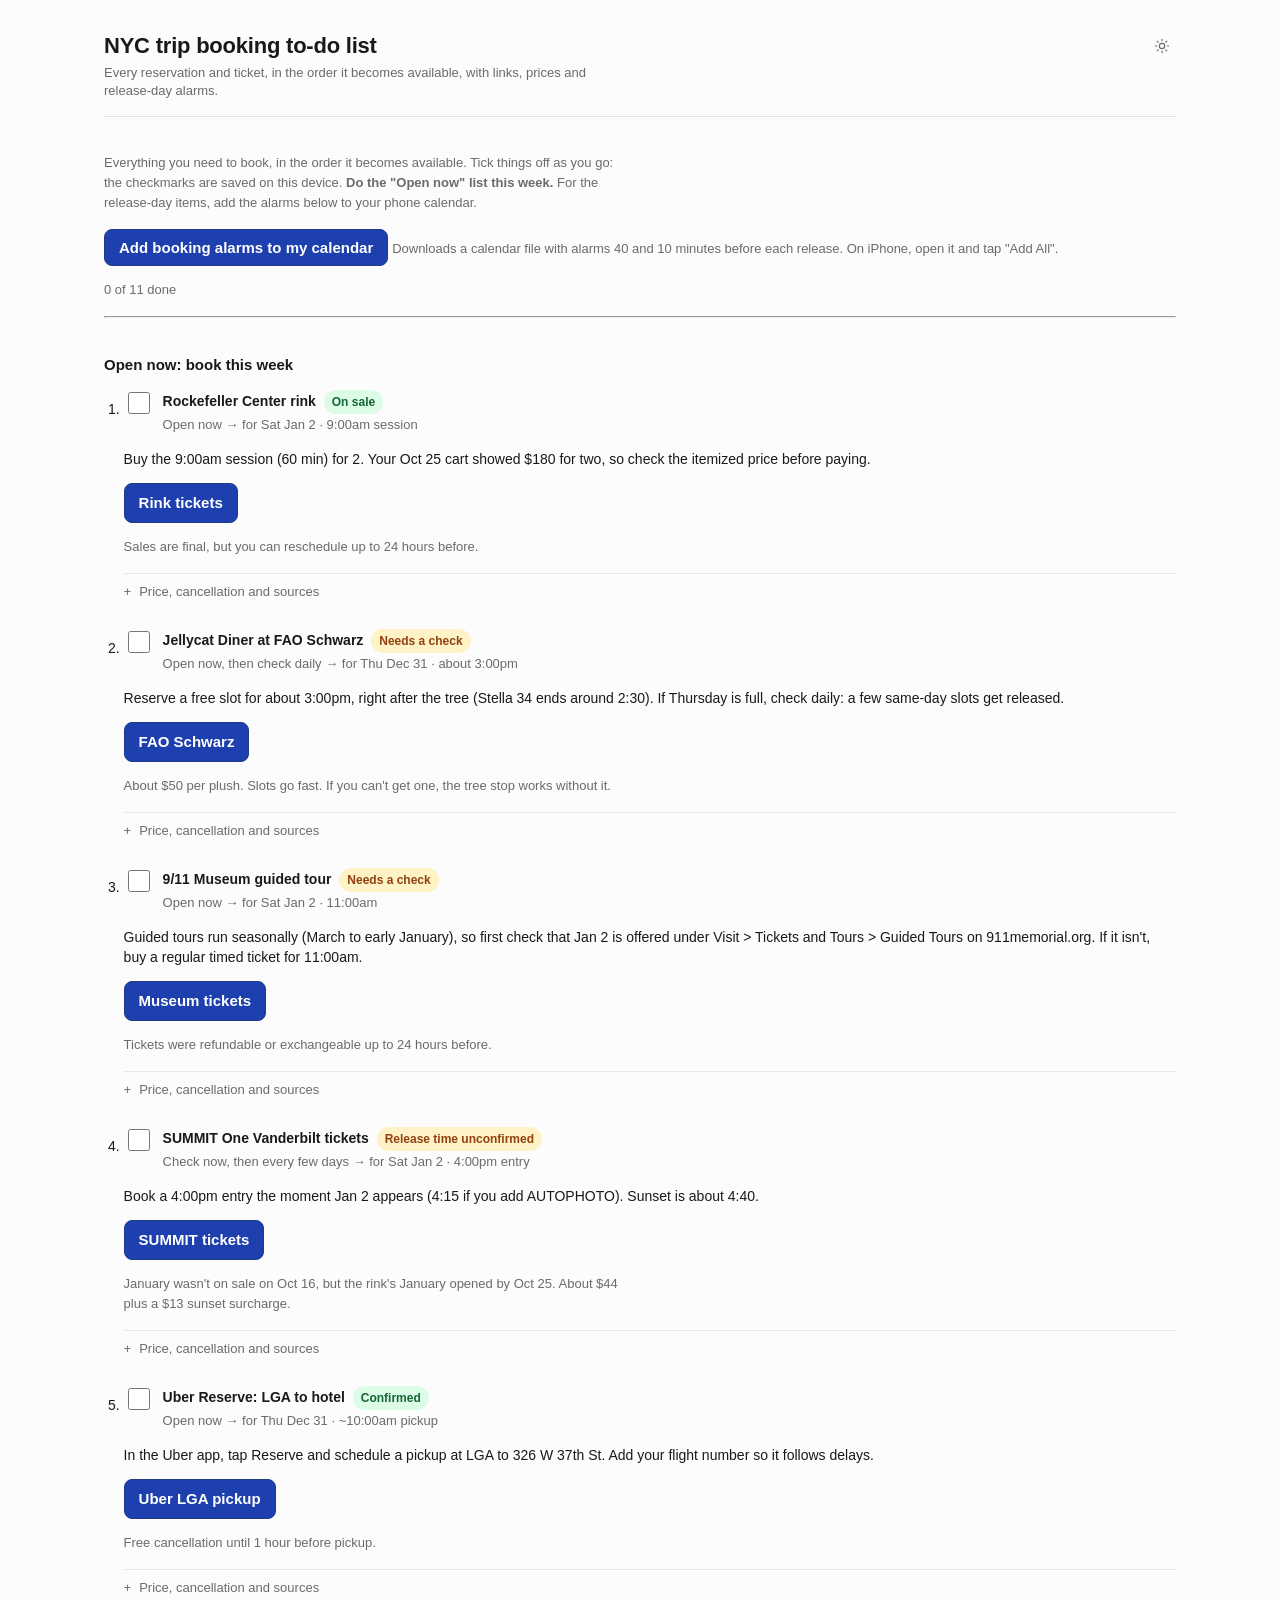
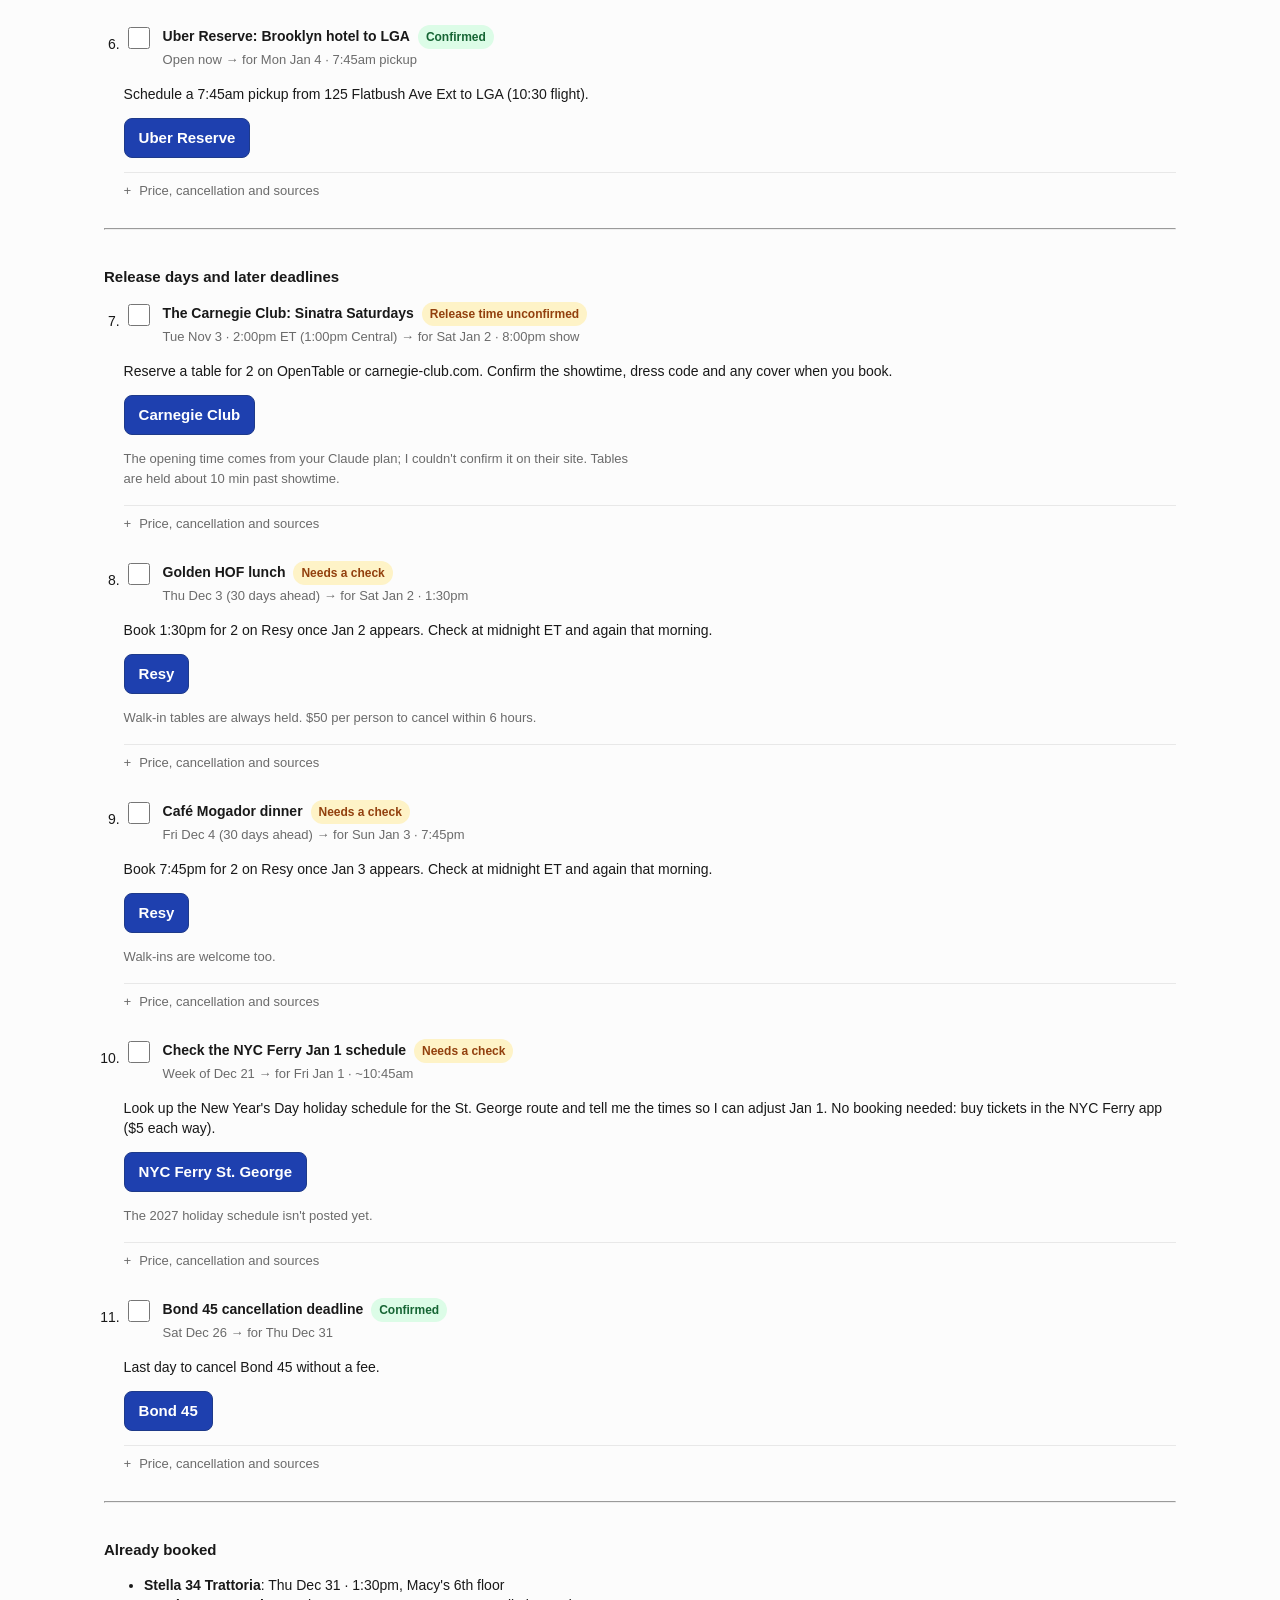
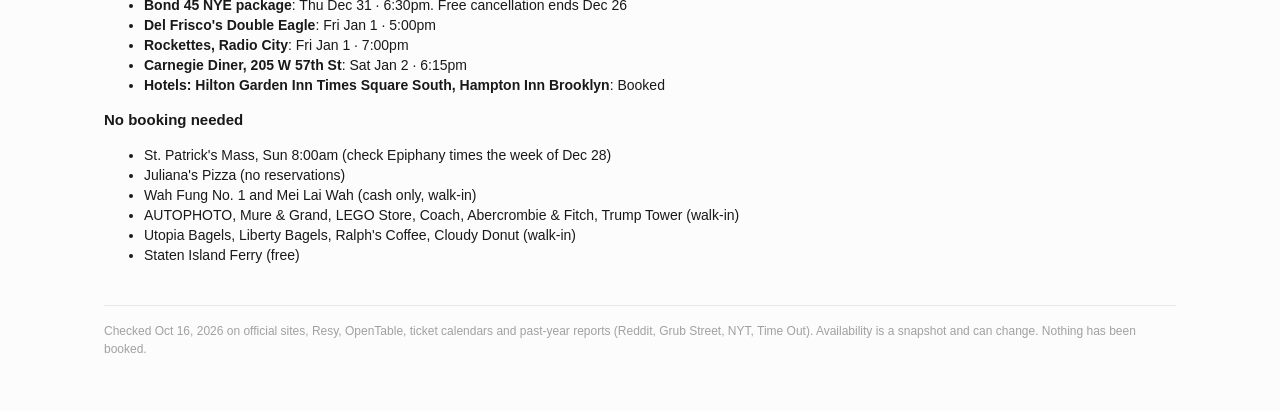
==== commit 572d270a: "Update trip plan: Claude PDF changes, Stella 1:30, Fifth Ave and Wall St stops, Jan 1-3 food swaps, " ====
--- a/bookings.html
+++ b/bookings.html
@@ -1232,46 +1232,32 @@
 <section class="a-section"><p class="a-prose">Everything you need to book, in the order it becomes available. Tick things off as you go: the checkmarks are saved on this device. <strong>Do the "Open now" list this week.</strong> For the release-day items, add the alarms below to your phone calendar.</p>
 <p><button type="button" class="btn2" id="ics">Add booking alarms to my calendar</button> <span class="a-section__note">Downloads a calendar file with alarms 40 and 10 minutes before each release. On iPhone, open it and tap "Add All".</span></p>
 <p class="a-section__note" id="progress" aria-live="polite"></p></section><hr>
-<section class="a-section"><h2 class="a-section__title">Open now: book this week</h2><ol class="todos"><li class="todo"><label class="tl"><input type="checkbox" data-key="b1"> <span><strong>Bond 45 New Year&#x27;s Eve party</strong> <span class="chip ok">Confirmed</span><br><span class="a-section__note">Open now → for Thu Dec 31 · 6:30pm</span></span></label>
-<p>Call 212-869-4545 and book the $300 Celebration Package (not the $700 ball-drop package). Ask: is the tip included, what is the cancellation fee after Dec 26, which floor, and a table for two.</p><p><a class="btn2" href="https://www.bond45ny.com/new-years-eve/" target="_blank" rel="noopener">Bond 45 NYE page</a></p><p class="a-section__note">Their OpenTable listing shows a different $700 package; make sure you get the $300 one.</p>
-<details class="a-disclosure"><summary>Price, cancellation and sources</summary><p><strong>Price:</strong> $300 per person, plus tax and gratuity ($600 base for two).</p><p><strong>Cancellation:</strong> The official page says cancellations after Dec 26 are subject to a cancellation fee, but does not state the amount.</p><p class="a-section__note"><a href="https://www.bond45ny.com/new-years-eve/" target="_blank" rel="noopener">source 1</a> · <a href="https://www.opentable.com/r/bond-45-new-york" target="_blank" rel="noopener">source 2</a></p></details></li><li class="todo"><label class="tl"><input type="checkbox" data-key="b2"> <span><strong>The River Café dinner</strong> <span class="chip warn">Needs a check</span><br><span class="a-section__note">Open now → for Sun Jan 3 · 7:00pm</span></span></label>
-<p>Book on OpenTable for 2 at 7:00pm now. They take bookings a year ahead, so Jan 3 has been open since Jan 3, 2026, and holiday-week dinners fill first. OpenTable didn&#x27;t show me the Jan 3 time list, so if 7pm isn&#x27;t there, call the restaurant.</p><p><a class="btn2" href="https://www.opentable.com/r/the-river-cafe-brooklyn" target="_blank" rel="noopener">OpenTable</a></p><p class="a-section__note">Jackets required for men. OpenTable warns of a late-cancellation charge (about $195 per person), so put the deadline in your calendar.</p>
-<details class="a-disclosure"><summary>Price, cancellation and sources</summary><p><strong>Price:</strong> $215 per person for the published three-course prix-fixe dinner ($430 for two before any extras).</p><p><strong>Cancellation:</strong> The official reservation page says some reservations may require a small deposit, but gives no amount or cancellation deadline. Check the terms attached to the specific reservation.</p><p class="a-section__note"><a href="https://rivercafe.com/reservations/" target="_blank" rel="noopener">source 1</a> · <a href="https://rivercafe.com/dinner-menu/" target="_blank" rel="noopener">source 2</a> · <a href="https://www.opentable.com/r/the-river-cafe-brooklyn" target="_blank" rel="noopener">source 3</a></p></details></li><li class="todo"><label class="tl"><input type="checkbox" data-key="b3"> <span><strong>Toloache birthday dinner</strong> <span class="chip ok">Table seen Oct 16</span><br><span class="a-section__note">Open now → for Fri Jan 1 · 5:00pm</span></span></label>
-<p>Book on Resy. A 5:00pm table for 2 was showing when I checked. Add a note that you have a 7pm show.</p><p><a class="btn2" href="https://resy.com/cities/new-york-ny/venues/toloache-50th-st?date=2027-01-01&amp;seats=2" target="_blank" rel="noopener">Resy</a></p><p class="a-section__note">Checked Oct 16; tables can go.</p>
-<details class="a-disclosure"><summary>Price, cancellation and sources</summary><p><strong>Price:</strong> À la carte; no fixed per-person meal price or reservation charge was found in the public sources reviewed.</p><p><strong>Cancellation:</strong> No venue-specific deposit or cancellation deadline was found on the official restaurant or public Resy pages.</p><p class="a-section__note"><a href="https://resy.com/cities/new-york-ny/venues/toloache-50th-st?date=2027-01-01&amp;seats=2" target="_blank" rel="noopener">source 1</a> · <a href="https://toloachenyc.com/" target="_blank" rel="noopener">source 2</a></p></details></li><li class="todo"><label class="tl"><input type="checkbox" data-key="b4"> <span><strong>Stella 34 Trattoria view lunch</strong> <span class="chip ok">Table seen Oct 16</span><br><span class="a-section__note">Open now → for Thu Dec 31 · 1:30pm</span></span></label>
-<p>Book on OpenTable for 2 at 1:30pm and ask for a window table (Empire State Building view). Tables for 2 from 1:00 to 2:00 were showing on Oct 16.</p><p><a class="btn2" href="https://www.opentable.com/r/stella-34-trattoria-new-york" target="_blank" rel="noopener">OpenTable</a></p><p class="a-section__note">It&#x27;s on the 6th floor of Macy&#x27;s, right after your 11:30 windows stop.</p>
-<details class="a-disclosure"><summary>Price, cancellation and sources</summary><p>No published price or policy found.</p><p class="a-section__note"></p></details></li><li class="todo"><label class="tl"><input type="checkbox" data-key="b5"> <span><strong>9/11 Memorial &amp; Museum</strong> <span class="chip warn">Needs a check</span><br><span class="a-section__note">Open now → for Sat Jan 2 · 9:45am entry</span></span></label>
-<p>Buy timed tickets ($24–$36 each).</p><p><a class="btn2" href="https://visit.911memorial.org/webstore/shop/viewItems.aspx?c=museum&amp;cg=tickets" target="_blank" rel="noopener">Museum tickets</a></p><p class="a-section__note">On sale since Jul 2 (they sell 6 months ahead). Refundable or exchangeable up to 24 hours before.</p>
-<details class="a-disclosure"><summary>Price, cancellation and sources</summary><p><strong>Price:</strong> $24–$36 per ticket depending on ticket type; two tickets would be $48–$72. The exact price depends on the visitors&#x27; ticket category.</p><p><strong>Cancellation:</strong> Advanced reservations can be refunded or exchanged up to 24 hours before the specified date/time; one exchange is allowed at no extra cost.</p><p class="a-section__note"><a href="https://www.911memorial.org/visit/visit-museum-1" target="_blank" rel="noopener">source 1</a> · <a href="https://visit.911memorial.org/webstore/shop/viewItems.aspx?c=museum&amp;cg=tickets" target="_blank" rel="noopener">source 2</a></p></details></li><li class="todo"><label class="tl"><input type="checkbox" data-key="b6"> <span><strong>Uber Reserve: LGA to hotel</strong> <span class="chip ok">Confirmed</span><br><span class="a-section__note">Open now → for Thu Dec 31 · ~10:00am pickup</span></span></label>
+<section class="a-section"><h2 class="a-section__title">Open now: book this week</h2><ol class="todos"><li class="todo"><label class="tl"><input type="checkbox" data-key="b1"> <span><strong>Rockefeller Center rink</strong> <span class="chip ok">On sale</span><br><span class="a-section__note">Open now → for Sat Jan 2 · 9:00am session</span></span></label>
+<p>Buy the 9:00am session (60 min) for 2. Your Oct 25 cart showed $180 for two, so check the itemized price before paying.</p><p><a class="btn2" href="https://www.rockefellercenter.com/tickets/the-rink-at-rockefeller-center" target="_blank" rel="noopener">Rink tickets</a></p><p class="a-section__note">Sales are final, but you can reschedule up to 24 hours before.</p>
+<details class="a-disclosure"><summary>Price, cancellation and sources</summary><p><strong>Price:</strong> General Skate from $22 per person; Dec 31&#x27;s 7:00am session showed $39. Jan 2 prices appear when January goes on sale.</p><p><strong>Cancellation:</strong> No specific refund or cancellation rule was found in the official rink page or guide reviewed.</p><p class="a-section__note"><a href="https://www.rockefellercenter.com/tickets/the-rink-at-rockefeller-center" target="_blank" rel="noopener">source 1</a> · <a href="https://www.rockefellercenter.com/magazine/arts-culture/guide-to-ice-skating-at-the-rink-in-nyc" target="_blank" rel="noopener">source 2</a> · <a href="https://www.rockefellercenter.com/magazine/best-of-nyc/celebrate-the-rink-at-rockefeller-center-90th-anniversary" target="_blank" rel="noopener">source 3</a></p></details></li><li class="todo"><label class="tl"><input type="checkbox" data-key="b2"> <span><strong>Jellycat Diner at FAO Schwarz</strong> <span class="chip warn">Needs a check</span><br><span class="a-section__note">Open now, then check daily → for Thu Dec 31 · about 3:00pm</span></span></label>
+<p>Reserve a free slot for about 3:00pm, right after the tree (Stella 34 ends around 2:30). If Thursday is full, check daily: a few same-day slots get released.</p><p><a class="btn2" href="https://faoschwarz.com/" target="_blank" rel="noopener">FAO Schwarz</a></p><p class="a-section__note">About $50 per plush. Slots go fast. If you can&#x27;t get one, the tree stop works without it.</p>
+<details class="a-disclosure"><summary>Price, cancellation and sources</summary><p>No published price or policy found.</p><p class="a-section__note"></p></details></li><li class="todo"><label class="tl"><input type="checkbox" data-key="b3"> <span><strong>9/11 Museum guided tour</strong> <span class="chip warn">Needs a check</span><br><span class="a-section__note">Open now → for Sat Jan 2 · 11:00am</span></span></label>
+<p>Guided tours run seasonally (March to early January), so first check that Jan 2 is offered under Visit &gt; Tickets and Tours &gt; Guided Tours on 911memorial.org. If it isn&#x27;t, buy a regular timed ticket for 11:00am.</p><p><a class="btn2" href="https://visit.911memorial.org/webstore/shop/viewItems.aspx?c=museum&amp;cg=tickets" target="_blank" rel="noopener">Museum tickets</a></p><p class="a-section__note">Tickets were refundable or exchangeable up to 24 hours before.</p>
+<details class="a-disclosure"><summary>Price, cancellation and sources</summary><p><strong>Price:</strong> $24–$36 per ticket depending on ticket type; two tickets would be $48–$72. The exact price depends on the visitors&#x27; ticket category.</p><p><strong>Cancellation:</strong> Advanced reservations can be refunded or exchanged up to 24 hours before the specified date/time; one exchange is allowed at no extra cost.</p><p class="a-section__note"><a href="https://www.911memorial.org/visit/visit-museum-1" target="_blank" rel="noopener">source 1</a> · <a href="https://visit.911memorial.org/webstore/shop/viewItems.aspx?c=museum&amp;cg=tickets" target="_blank" rel="noopener">source 2</a></p></details></li><li class="todo"><label class="tl"><input type="checkbox" data-key="b4"> <span><strong>SUMMIT One Vanderbilt tickets</strong> <span class="chip warn">Release time unconfirmed</span><br><span class="a-section__note">Check now, then every few days → for Sat Jan 2 · 4:00pm entry</span></span></label>
+<p>Book a 4:00pm entry the moment Jan 2 appears (4:15 if you add AUTOPHOTO). Sunset is about 4:40.</p><p><a class="btn2" href="https://summitov.com/tickets/" target="_blank" rel="noopener">SUMMIT tickets</a></p><p class="a-section__note">January wasn&#x27;t on sale on Oct 16, but the rink&#x27;s January opened by Oct 25. About $44 plus a $13 sunset surcharge.</p>
+<details class="a-disclosure"><summary>Price, cancellation and sources</summary><p><strong>Price:</strong> From $44 per adult plus a $3 online fee per order. On Dec 31, the 3:30 and 4:00pm entries showed a +$13 sunset surcharge.</p><p><strong>Cancellation:</strong> The official refund/rebooking FAQ pages are linked, but their public text did not expose the answer; exact refund or exchange terms remain unverified.</p><p class="a-section__note"><a href="https://summitov.com/tickets/" target="_blank" rel="noopener">source 1</a> · <a href="https://tickets.summitov.com/webstore/shop/viewitems.aspx" target="_blank" rel="noopener">source 2</a> · <a href="https://info.summitov.com/faq/What-if-I-Want-to-Buy-Tickets-But-the-Date-is-Not-Available-Yet/" target="_blank" rel="noopener">source 3</a> · <a href="https://info.summitov.com/faq/Are-SUMMIT-One-Vanderbilt-Tickets-Refundable/" target="_blank" rel="noopener">source 4</a></p></details></li><li class="todo"><label class="tl"><input type="checkbox" data-key="b5"> <span><strong>Uber Reserve: LGA to hotel</strong> <span class="chip ok">Confirmed</span><br><span class="a-section__note">Open now → for Thu Dec 31 · ~10:00am pickup</span></span></label>
 <p>In the Uber app, tap Reserve and schedule a pickup at LGA to 326 W 37th St. Add your flight number so it follows delays.</p><p><a class="btn2" href="https://www.uber.com/global/en/r/airports/lga/pickup/" target="_blank" rel="noopener">Uber LGA pickup</a></p><p class="a-section__note">Free cancellation until 1 hour before pickup.</p>
-<details class="a-disclosure"><summary>Price, cancellation and sources</summary><p><strong>Price:</strong> No fixed fare can be given without selecting a ride type and confirming trip details. Reserve shows an upfront price and may include a reservation fee that varies by location, date, and time.</p><p><strong>Cancellation:</strong> Uber&#x27;s LGA page says free cancellation is available until one hour before pickup or until a driver accepts, whichever condition applies. Other cancellation fees can vary by ride type and circumstances.</p><p class="a-section__note"><a href="https://www.uber.com/global/en/r/airports/lga/pickup/" target="_blank" rel="noopener">source 1</a> · <a href="https://www.uber.com/us/en/ride/how-it-works/reserve/" target="_blank" rel="noopener">source 2</a> · <a href="https://help.uber.com/riders/article/using-uber-reserve?nodeId=71708d67-bbac-4dda-9d32-53c2509bdd1b" target="_blank" rel="noopener">source 3</a></p></details></li><li class="todo"><label class="tl"><input type="checkbox" data-key="b7"> <span><strong>Uber Reserve: Brooklyn hotel to LGA</strong> <span class="chip ok">Confirmed</span><br><span class="a-section__note">Open now → for Mon Jan 4 · 7:45am pickup</span></span></label>
+<details class="a-disclosure"><summary>Price, cancellation and sources</summary><p><strong>Price:</strong> No fixed fare can be given without selecting a ride type and confirming trip details. Reserve shows an upfront price and may include a reservation fee that varies by location, date, and time.</p><p><strong>Cancellation:</strong> Uber&#x27;s LGA page says free cancellation is available until one hour before pickup or until a driver accepts, whichever condition applies. Other cancellation fees can vary by ride type and circumstances.</p><p class="a-section__note"><a href="https://www.uber.com/global/en/r/airports/lga/pickup/" target="_blank" rel="noopener">source 1</a> · <a href="https://www.uber.com/us/en/ride/how-it-works/reserve/" target="_blank" rel="noopener">source 2</a> · <a href="https://help.uber.com/riders/article/using-uber-reserve?nodeId=71708d67-bbac-4dda-9d32-53c2509bdd1b" target="_blank" rel="noopener">source 3</a></p></details></li><li class="todo"><label class="tl"><input type="checkbox" data-key="b6"> <span><strong>Uber Reserve: Brooklyn hotel to LGA</strong> <span class="chip ok">Confirmed</span><br><span class="a-section__note">Open now → for Mon Jan 4 · 7:45am pickup</span></span></label>
 <p>Schedule a 7:45am pickup from 125 Flatbush Ave Ext to LGA (10:30 flight).</p><p><a class="btn2" href="https://www.uber.com/us/en/ride/how-it-works/reserve/" target="_blank" rel="noopener">Uber Reserve</a></p>
-<details class="a-disclosure"><summary>Price, cancellation and sources</summary><p><strong>Price:</strong> No fixed fare can be given without selecting a ride type and confirming trip details. Reserve shows an upfront price and the reservation fee may vary by location, date, and time.</p><p><strong>Cancellation:</strong> Cancellation terms vary by trip. Uber Help says free cancellation is generally available up to one hour before pickup; if a driver has accepted and cancellation is later, a fee may apply. Check the in-app terms for the exact amount.</p><p class="a-section__note"><a href="https://www.uber.com/us/en/ride/how-it-works/reserve/" target="_blank" rel="noopener">source 1</a> · <a href="https://help.uber.com/riders/article/using-uber-reserve?nodeId=71708d67-bbac-4dda-9d32-53c2509bdd1b" target="_blank" rel="noopener">source 2</a></p></details></li><li class="todo"><label class="tl"><input type="checkbox" data-key="b8"> <span><strong>Loser&#x27;s cinnamon roll (optional)</strong> <span class="chip warn">Needs a check</span><br><span class="a-section__note">Open now → for Sat Jan 2 pickup</span></span></label>
-<p>Sign up for their newsletter now. Pre-orders drop weekly (usually Monday or Tuesday), so the Jan 2 drop is likely Dec 28 or 29.</p><p><a class="btn2" href="https://www.loserseatinghouse.com/subscribe" target="_blank" rel="noopener">Newsletter sign-up</a></p><p class="a-section__note">$19.99 per roll. Pickup dates can&#x27;t be changed.</p>
-<details class="a-disclosure"><summary>Price, cancellation and sources</summary><p><strong>Price:</strong> $19.99 per Big Sourdough Cinnamon Roll.</p><p><strong>Cancellation:</strong> The FAQ says pickup dates cannot be switched. A separate refund or cancellation deadline was not stated.</p><p class="a-section__note"><a href="https://www.loserseatinghouse.com/subscribe" target="_blank" rel="noopener">source 1</a> · <a href="https://www.loserseatinghouse.com/faq-1" target="_blank" rel="noopener">source 2</a> · <a href="https://losers-eating-house.square.site/product/big-sourdough-cinnamon-roll/HBYOKOR5JSZ24T4M5SPUYMMK" target="_blank" rel="noopener">source 3</a></p></details></li><li class="todo"><label class="tl"><input type="checkbox" data-key="b9"> <span><strong>Golden Diner: set Resy Notify</strong> <span class="chip warn">Needs a check</span><br><span class="a-section__note">Open now → for Sat Jan 2 · 11:00am</span></span></label>
-<p>Turn on Resy Notify for Jan 2 now so you get pinged if a table opens.</p><p><a class="btn2" href="https://resy.com/cities/new-york-ny/venues/golden-diner?date=2027-01-02&amp;seats=2" target="_blank" rel="noopener">Resy</a></p>
-<details class="a-disclosure"><summary>Price, cancellation and sources</summary><p><strong>Price:</strong> À la carte; no fixed booking or meal price was published in the official booking/FAQ pages reviewed.</p><p><strong>Cancellation:</strong> An independent guide reports a card is required and a $50-per-person-plus-tax fee applies for cancellation less than two hours before the reservation. Golden Diner&#x27;s current public page does not state this fee; verify Resy&#x27;s final terms.</p><p class="a-section__note"><a href="https://www.goldendinerny.com/dine" target="_blank" rel="noopener">source 1</a> · <a href="https://www.goldendinerny.com/faq" target="_blank" rel="noopener">source 2</a> · <a href="https://resy.com/cities/new-york-ny/venues/golden-diner?date=2027-01-02&amp;seats=2" target="_blank" rel="noopener">source 3</a> · <a href="https://itsadate.nyc/restaurants/golden-diner-reservations" target="_blank" rel="noopener">source 4</a></p></details></li><li class="todo"><label class="tl"><input type="checkbox" data-key="b10"> <span><strong>Carbone: set Resy Notify</strong> <span class="chip warn">Needs a check</span><br><span class="a-section__note">Open now → for Sat Jan 2 · 7:00pm</span></span></label>
-<p>Turn on Resy Notify for Jan 2 now as a backup for release day.</p><p><a class="btn2" href="https://resy.com/cities/new-york-ny/venues/carbone?date=2027-01-02&amp;seats=2" target="_blank" rel="noopener">Resy</a></p>
-<details class="a-disclosure"><summary>Price, cancellation and sources</summary><p><strong>Price:</strong> À la carte; no fixed Jan 2 meal price or deposit amount was confirmed in the official sources reviewed.</p><p><strong>Cancellation:</strong> Carbone&#x27;s public official page does not state a cancellation deadline or deposit policy. Check the terms shown in the Resy booking flow before confirming.</p><p class="a-section__note"><a href="https://carbonenewyork.com/" target="_blank" rel="noopener">source 1</a> · <a href="https://resy.com/cities/new-york-ny/venues/carbone?date=2027-01-02&amp;seats=2" target="_blank" rel="noopener">source 2</a> · <a href="https://snagres.com/guides/how-to-get-a-carbone-reservation" target="_blank" rel="noopener">source 3</a> · <a href="https://helpdesk.resy.com/en_us/what-is-notify-and-how-does-it-work-BJrJzPQLu.md" target="_blank" rel="noopener">source 4</a></p></details></li></ol></section><hr>
-<section class="a-section"><h2 class="a-section__title">Release days and later deadlines</h2><ol class="todos" start="11"><li class="todo"><label class="tl"><input type="checkbox" data-key="b11"> <span><strong>SUMMIT One Vanderbilt tickets</strong> <span class="chip warn">Release time unconfirmed</span><br><span class="a-section__note">Sun Nov 1 · check, then every few days → for Sat Jan 2 · 3:30–4:00pm entry</span></span></label>
-<p>January isn&#x27;t on sale yet. Check on Nov 1 and every few days after, and book a 3:30 or 4:00pm entry the moment Jan 2 appears (sunset is about 4:40).</p><p><a class="btn2" href="https://summitov.com/tickets/" target="_blank" rel="noopener">SUMMIT tickets</a></p><p class="a-section__note">On Oct 16 the calendar was on sale through Dec 31 and all of January was greyed out (not released yet, not sold out). Dec 31 showed 3:30 and 4:00pm slots with a +$13 sunset surcharge on the $44 ticket. Summit doesn&#x27;t publish when the next month opens, and I found no past-year pattern.</p>
-<details class="a-disclosure"><summary>Price, cancellation and sources</summary><p><strong>Price:</strong> From $44 per adult plus a $3 online fee per order. On Dec 31, the 3:30 and 4:00pm entries showed a +$13 sunset surcharge.</p><p class="a-section__note"><a href="https://summitov.com/tickets/" target="_blank" rel="noopener">source 1</a> · <a href="https://tickets.summitov.com/webstore/shop/viewitems.aspx" target="_blank" rel="noopener">source 2</a> · <a href="https://info.summitov.com/faq/What-if-I-Want-to-Buy-Tickets-But-the-Date-is-Not-Available-Yet/" target="_blank" rel="noopener">source 3</a> · <a href="https://info.summitov.com/faq/Are-SUMMIT-One-Vanderbilt-Tickets-Refundable/" target="_blank" rel="noopener">source 4</a></p></details></li><li class="todo"><label class="tl"><input type="checkbox" data-key="b12"> <span><strong>Rockefeller Center rink</strong> <span class="chip warn">Release time unconfirmed</span><br><span class="a-section__note">Sun Nov 1 · check, then every few days → for Sat Jan 2 · 8:00am session</span></span></label>
-<p>January isn&#x27;t on sale yet. Check on Nov 1 and every few days after, and book an 8:00am session on Jan 2 when it appears.</p><p><a class="btn2" href="https://www.rockefellercenter.com/tickets/the-rink-at-rockefeller-center" target="_blank" rel="noopener">Rink tickets</a></p><p class="a-section__note">On Oct 16 the calendar was on sale through Dec 31 and all of January was greyed out (not released yet, not sold out). Dec 31&#x27;s first session is 7:00am at $39, so early sessions do run and your 8am plan should work. Past seasons went on sale Aug to Oct, but I found no record of when later months open.</p>
-<details class="a-disclosure"><summary>Price, cancellation and sources</summary><p><strong>Price:</strong> General Skate from $22 per person; Dec 31&#x27;s 7:00am session showed $39. Jan 2 prices appear when January goes on sale.</p><p class="a-section__note"><a href="https://www.rockefellercenter.com/tickets/the-rink-at-rockefeller-center" target="_blank" rel="noopener">source 1</a> · <a href="https://www.rockefellercenter.com/magazine/arts-culture/guide-to-ice-skating-at-the-rink-in-nyc" target="_blank" rel="noopener">source 2</a> · <a href="https://www.rockefellercenter.com/magazine/best-of-nyc/celebrate-the-rink-at-rockefeller-center-90th-anniversary" target="_blank" rel="noopener">source 3</a></p></details></li><li class="todo"><label class="tl"><input type="checkbox" data-key="b13"> <span><strong>Din Tai Fung birthday lunch</strong> <span class="chip ok">Confirmed</span><br><span class="a-section__note">Wed Dec 2 · 12:00am ET (Tue night) → for Fri Jan 1 · 1:00pm</span></span></label>
-<p>Be on at midnight (Tuesday night into Wednesday) and book 1:00pm for 2.</p><p><a class="btn2" href="https://dtf.com/en-us/locations/new-york" target="_blank" rel="noopener">Din Tai Fung NY</a></p><p class="a-section__note">When this location opened, the NYT reported reservations gone within minutes. If you miss it, they run an on-site walk-in waitlist. Release rule confirmed on their FAQ. They point to Yelp in some places and their own site in others, so open the page a few days before to see which one is live.</p>
-<details class="a-disclosure"><summary>Price, cancellation and sources</summary><p><strong>Price:</strong> À la carte; the official menu page does not publish a fixed per-person meal price. No separate reservation price was stated.</p><p class="a-section__note"><a href="https://dtf.com/en-us/faqs" target="_blank" rel="noopener">source 1</a> · <a href="https://dtf.com/en-us/locations/new-york" target="_blank" rel="noopener">source 2</a> · <a href="https://dtf.com/en-us/menu" target="_blank" rel="noopener">source 3</a> · <a href="https://www.yelp.com/reservations/din-tai-fung-new-york-3" target="_blank" rel="noopener">source 4</a></p></details></li><li class="todo"><label class="tl"><input type="checkbox" data-key="b14"> <span><strong>Golden Diner brunch</strong> <span class="chip ok">Confirmed</span><br><span class="a-section__note">Thu Dec 3 · 12:00am ET (or Fri Dec 4) → for Sat Jan 2 · 11:00am</span></span></label>
-<p>Check Resy at midnight Wednesday night, and again at midnight Thursday night if it isn&#x27;t up yet.</p><p><a class="btn2" href="https://resy.com/cities/new-york-ny/venues/golden-diner?date=2027-01-02&amp;seats=2" target="_blank" rel="noopener">Resy</a></p><p class="a-section__note">Resy&#x27;s own guide (Sept 2026) says 30 days ahead at midnight, brunch included. If Jan 2 isn&#x27;t showing at midnight Wednesday, check again Thursday at midnight. One guide reports a $50-per-person no-show fee. If you miss it, join the walk-in list about 10:45.</p>
-<details class="a-disclosure"><summary>Price, cancellation and sources</summary><p><strong>Price:</strong> À la carte; no fixed booking or meal price was published in the official booking/FAQ pages reviewed.</p><p class="a-section__note"><a href="https://www.goldendinerny.com/dine" target="_blank" rel="noopener">source 1</a> · <a href="https://www.goldendinerny.com/faq" target="_blank" rel="noopener">source 2</a> · <a href="https://resy.com/cities/new-york-ny/venues/golden-diner?date=2027-01-02&amp;seats=2" target="_blank" rel="noopener">source 3</a> · <a href="https://itsadate.nyc/restaurants/golden-diner-reservations" target="_blank" rel="noopener">source 4</a></p></details></li><li class="todo"><label class="tl"><input type="checkbox" data-key="b15"> <span><strong>Carbone dinner</strong> <span class="chip ok">Confirmed</span><br><span class="a-section__note">Thu Dec 3 · 10:00am ET → for Sat Jan 2 · 7:00pm</span></span></label>
-<p>Be on Resy right at 10:00am. Have the app open, logged in and card saved. Grab any time from 6 to 9pm; tables go in seconds.</p><p><a class="btn2" href="https://resy.com/cities/new-york-ny/venues/carbone?date=2027-01-02&amp;seats=2" target="_blank" rel="noopener">Resy</a></p><p class="a-section__note">Carbone&#x27;s Resy page says 30 days ahead at 10:00am ET. Reddit (2024) and Grub Street (2023) say tables are gone by 10:01, so be refreshing at 9:59. Amex Platinum/Gold cardholders can get Resy priority access. Carbone has no bar seats, so walk-ins aren&#x27;t realistic.</p>
-<details class="a-disclosure"><summary>Price, cancellation and sources</summary><p><strong>Price:</strong> À la carte; no fixed Jan 2 meal price or deposit amount was confirmed in the official sources reviewed.</p><p class="a-section__note"><a href="https://carbonenewyork.com/" target="_blank" rel="noopener">source 1</a> · <a href="https://resy.com/cities/new-york-ny/venues/carbone?date=2027-01-02&amp;seats=2" target="_blank" rel="noopener">source 2</a> · <a href="https://snagres.com/guides/how-to-get-a-carbone-reservation" target="_blank" rel="noopener">source 3</a> · <a href="https://helpdesk.resy.com/en_us/what-is-notify-and-how-does-it-work-BJrJzPQLu.md" target="_blank" rel="noopener">source 4</a></p></details></li><li class="todo"><label class="tl"><input type="checkbox" data-key="b16"> <span><strong>Check the NYC Ferry Jan 1 schedule</strong> <span class="chip warn">Needs a check</span><br><span class="a-section__note">Week of Dec 21 → for Fri Jan 1 · ~10:45am</span></span></label>
+<details class="a-disclosure"><summary>Price, cancellation and sources</summary><p><strong>Price:</strong> No fixed fare can be given without selecting a ride type and confirming trip details. Reserve shows an upfront price and the reservation fee may vary by location, date, and time.</p><p><strong>Cancellation:</strong> Cancellation terms vary by trip. Uber Help says free cancellation is generally available up to one hour before pickup; if a driver has accepted and cancellation is later, a fee may apply. Check the in-app terms for the exact amount.</p><p class="a-section__note"><a href="https://www.uber.com/us/en/ride/how-it-works/reserve/" target="_blank" rel="noopener">source 1</a> · <a href="https://help.uber.com/riders/article/using-uber-reserve?nodeId=71708d67-bbac-4dda-9d32-53c2509bdd1b" target="_blank" rel="noopener">source 2</a></p></details></li></ol></section><hr>
+<section class="a-section"><h2 class="a-section__title">Release days and later deadlines</h2><ol class="todos" start="7"><li class="todo"><label class="tl"><input type="checkbox" data-key="b7"> <span><strong>The Carnegie Club: Sinatra Saturdays</strong> <span class="chip warn">Release time unconfirmed</span><br><span class="a-section__note">Tue Nov 3 · 2:00pm ET (1:00pm Central) → for Sat Jan 2 · 8:00pm show</span></span></label>
+<p>Reserve a table for 2 on OpenTable or carnegie-club.com. Confirm the showtime, dress code and any cover when you book.</p><p><a class="btn2" href="https://www.carnegie-club.com/" target="_blank" rel="noopener">Carnegie Club</a></p><p class="a-section__note">The opening time comes from your Claude plan; I couldn&#x27;t confirm it on their site. Tables are held about 10 min past showtime.</p>
+<details class="a-disclosure"><summary>Price, cancellation and sources</summary><p>No published price or policy found.</p><p class="a-section__note"></p></details></li><li class="todo"><label class="tl"><input type="checkbox" data-key="b8"> <span><strong>Golden HOF lunch</strong> <span class="chip warn">Needs a check</span><br><span class="a-section__note">Thu Dec 3 (30 days ahead) → for Sat Jan 2 · 1:30pm</span></span></label>
+<p>Book 1:30pm for 2 on Resy once Jan 2 appears. Check at midnight ET and again that morning.</p><p><a class="btn2" href="https://resy.com/cities/new-york-ny/venues/golden-hof?date=2027-01-02&amp;seats=2" target="_blank" rel="noopener">Resy</a></p><p class="a-section__note">Walk-in tables are always held. $50 per person to cancel within 6 hours.</p>
+<details class="a-disclosure"><summary>Price, cancellation and sources</summary><p><strong>Price:</strong> À la carte.</p><p class="a-section__note"><a href="https://www.goldenhof.com/dine" target="_blank" rel="noopener">source 1</a> · <a href="https://resy.com/cities/new-york-ny/venues/golden-hof" target="_blank" rel="noopener">source 2</a></p></details></li><li class="todo"><label class="tl"><input type="checkbox" data-key="b9"> <span><strong>Café Mogador dinner</strong> <span class="chip warn">Needs a check</span><br><span class="a-section__note">Fri Dec 4 (30 days ahead) → for Sun Jan 3 · 7:45pm</span></span></label>
+<p>Book 7:45pm for 2 on Resy once Jan 3 appears. Check at midnight ET and again that morning.</p><p><a class="btn2" href="https://resy.com/cities/new-york-ny/venues/cafe-mogador-williamsburg?date=2027-01-03&amp;seats=2" target="_blank" rel="noopener">Resy</a></p><p class="a-section__note">Walk-ins are welcome too.</p>
+<details class="a-disclosure"><summary>Price, cancellation and sources</summary><p><strong>Price:</strong> À la carte.</p><p class="a-section__note"><a href="https://www.cafemogador.com/" target="_blank" rel="noopener">source 1</a> · <a href="https://resy.com/cities/new-york-ny/venues/cafe-mogador-williamsburg" target="_blank" rel="noopener">source 2</a></p></details></li><li class="todo"><label class="tl"><input type="checkbox" data-key="b10"> <span><strong>Check the NYC Ferry Jan 1 schedule</strong> <span class="chip warn">Needs a check</span><br><span class="a-section__note">Week of Dec 21 → for Fri Jan 1 · ~10:45am</span></span></label>
 <p>Look up the New Year&#x27;s Day holiday schedule for the St. George route and tell me the times so I can adjust Jan 1. No booking needed: buy tickets in the NYC Ferry app ($5 each way).</p><p><a class="btn2" href="https://www.ferry.nyc/routes-and-schedules/st-george/" target="_blank" rel="noopener">NYC Ferry St. George</a></p><p class="a-section__note">The 2027 holiday schedule isn&#x27;t posted yet.</p>
-<details class="a-disclosure"><summary>Price, cancellation and sources</summary><p>No published price or policy found.</p><p class="a-section__note"><a href="https://www.ferry.nyc/routes-and-schedules/st-george/" target="_blank" rel="noopener">source 1</a> · <a href="https://www.ferry.nyc/ticketing-info/" target="_blank" rel="noopener">source 2</a> · <a href="https://www.ferry.nyc/about/faq/" target="_blank" rel="noopener">source 3</a> · <a href="https://www.ferry.nyc/blog/fare-change/" target="_blank" rel="noopener">source 4</a></p></details></li><li class="todo"><label class="tl"><input type="checkbox" data-key="b17"> <span><strong>Bond 45 cancellation deadline</strong> <span class="chip ok">Confirmed</span><br><span class="a-section__note">Sat Dec 26 → for Thu Dec 31</span></span></label>
+<details class="a-disclosure"><summary>Price, cancellation and sources</summary><p>No published price or policy found.</p><p class="a-section__note"><a href="https://www.ferry.nyc/routes-and-schedules/st-george/" target="_blank" rel="noopener">source 1</a> · <a href="https://www.ferry.nyc/ticketing-info/" target="_blank" rel="noopener">source 2</a> · <a href="https://www.ferry.nyc/about/faq/" target="_blank" rel="noopener">source 3</a> · <a href="https://www.ferry.nyc/blog/fare-change/" target="_blank" rel="noopener">source 4</a></p></details></li><li class="todo"><label class="tl"><input type="checkbox" data-key="b11"> <span><strong>Bond 45 cancellation deadline</strong> <span class="chip ok">Confirmed</span><br><span class="a-section__note">Sat Dec 26 → for Thu Dec 31</span></span></label>
 <p>Last day to cancel Bond 45 without a fee.</p><p><a class="btn2" href="https://www.bond45ny.com/new-years-eve/" target="_blank" rel="noopener">Bond 45</a></p>
-<details class="a-disclosure"><summary>Price, cancellation and sources</summary><p>No published price or policy found.</p><p class="a-section__note"><a href="https://www.bond45ny.com/new-years-eve/" target="_blank" rel="noopener">source 1</a> · <a href="https://www.opentable.com/r/bond-45-new-york" target="_blank" rel="noopener">source 2</a></p></details></li><li class="todo"><label class="tl"><input type="checkbox" data-key="b18"> <span><strong>Loser&#x27;s pre-order drop (optional)</strong> <span class="chip warn">Release time unconfirmed</span><br><span class="a-section__note">Mon Dec 28 or Tue Dec 29 → for Sat Jan 2 pickup</span></span></label>
-<p>Watch your email and order the moment the drop opens.</p><p><a class="btn2" href="https://www.loserseatinghouse.com/subscribe" target="_blank" rel="noopener">Loser&#x27;s</a></p><p class="a-section__note">Drops usually go out Monday or Tuesday with no set time. Time Out (Feb 2026) says they sell out almost as soon as they&#x27;re posted. Leftovers get posted on their Instagram stories.</p>
-<details class="a-disclosure"><summary>Price, cancellation and sources</summary><p>No published price or policy found.</p><p class="a-section__note"><a href="https://www.loserseatinghouse.com/subscribe" target="_blank" rel="noopener">source 1</a> · <a href="https://www.loserseatinghouse.com/faq-1" target="_blank" rel="noopener">source 2</a> · <a href="https://losers-eating-house.square.site/product/big-sourdough-cinnamon-roll/HBYOKOR5JSZ24T4M5SPUYMMK" target="_blank" rel="noopener">source 3</a></p></details></li></ol></section><hr>
-<section class="a-section"><h2 class="a-section__title">Already booked</h2><ul><li><strong>Rockettes, Radio City</strong>: Fri Jan 1 · 7:00pm (booked)</li><li><strong>Hotels: Hilton Garden Inn Times Square South, Hampton Inn Brooklyn</strong>: Booked (tell me if not)</li></ul>
-<h2 class="a-section__title">No booking needed</h2><ul><li>St. Patrick&#x27;s Mass, Sun 7:00am (confirmed on their schedule)</li><li>Juliana&#x27;s Pizza (no reservations)</li><li>Old Friend Photobooth (walk-in)</li><li>Jane&#x27;s Carousel (pay at the carousel)</li><li>Ralph&#x27;s Coffee, Utopia Bagels, Liberty Bagels, Cloudy Donut (walk-in)</li><li>Staten Island Ferry (free)</li></ul></section>
+<details class="a-disclosure"><summary>Price, cancellation and sources</summary><p>No published price or policy found.</p><p class="a-section__note"><a href="https://www.bond45ny.com/new-years-eve/" target="_blank" rel="noopener">source 1</a> · <a href="https://www.opentable.com/r/bond-45-new-york" target="_blank" rel="noopener">source 2</a></p></details></li></ol></section><hr>
+<section class="a-section"><h2 class="a-section__title">Already booked</h2><ul><li><strong>Stella 34 Trattoria</strong>: Thu Dec 31 · 1:30pm, Macy&#x27;s 6th floor</li><li><strong>Bond 45 NYE package</strong>: Thu Dec 31 · 6:30pm. Free cancellation ends Dec 26</li><li><strong>Del Frisco&#x27;s Double Eagle</strong>: Fri Jan 1 · 5:00pm</li><li><strong>Rockettes, Radio City</strong>: Fri Jan 1 · 7:00pm</li><li><strong>Carnegie Diner, 205 W 57th St</strong>: Sat Jan 2 · 6:15pm</li><li><strong>Hotels: Hilton Garden Inn Times Square South, Hampton Inn Brooklyn</strong>: Booked</li></ul>
+<h2 class="a-section__title">No booking needed</h2><ul><li>St. Patrick&#x27;s Mass, Sun 8:00am (check Epiphany times the week of Dec 28)</li><li>Juliana&#x27;s Pizza (no reservations)</li><li>Wah Fung No. 1 and Mei Lai Wah (cash only, walk-in)</li><li>AUTOPHOTO, Mure &amp; Grand, LEGO Store, Coach, Abercrombie &amp; Fitch, Trump Tower (walk-in)</li><li>Utopia Bagels, Liberty Bagels, Ralph&#x27;s Coffee, Cloudy Donut (walk-in)</li><li>Staten Island Ferry (free)</li></ul></section>
 <script>
 (function(){
 var K='nyc-trip-todo-v1',s={};try{s=JSON.parse(localStorage.getItem(K)||'{}');}catch(e){}
@@ -1289,121 +1275,140 @@
 CALSCALE:GREGORIAN
 BEGIN:VEVENT
 UID:nyc-trip-0@devin
-DTSTAMP:20261016T200000Z
-DTSTART:20261101T140000Z
+DTSTAMP:20261102T200000Z
+DTSTART:20261103T185000Z
 DURATION:PT20M
-SUMMARY:Check SUMMIT and the rink: is Jan 2 on sale yet?
-URL:https://summitov.com/tickets/
-DESCRIPTION:https://summitov.com/tickets/
+SUMMARY:Carnegie Club opens 2:00pm ET: book Sat Jan 2 Sinatra show
+URL:https://www.carnegie-club.com/
+DESCRIPTION:https://www.carnegie-club.com/
 BEGIN:VALARM
 ACTION:DISPLAY
-DESCRIPTION:Check SUMMIT and the rink: is Jan 2 on sale yet?
+DESCRIPTION:Carnegie Club opens 2:00pm ET: book Sat Jan 2 Sinatra show
 TRIGGER:-PT30M
 END:VALARM
 BEGIN:VALARM
 ACTION:DISPLAY
-DESCRIPTION:Check SUMMIT and the rink: is Jan 2 on sale yet?
+DESCRIPTION:Carnegie Club opens 2:00pm ET: book Sat Jan 2 Sinatra show
 TRIGGER:PT0M
 END:VALARM
 END:VEVENT
 BEGIN:VEVENT
 UID:nyc-trip-1@devin
-DTSTAMP:20261016T200000Z
-DTSTART:20261108T140000Z
+DTSTAMP:20261102T200000Z
+DTSTART:20261105T150000Z
 DURATION:PT20M
-SUMMARY:Check again: SUMMIT and rink Jan 2 tickets
-URL:https://www.rockefellercenter.com/tickets/the-rink-at-rockefeller-center
-DESCRIPTION:https://www.rockefellercenter.com/tickets/the-rink-at-rockefeller-center
+SUMMARY:Check SUMMIT: is Jan 2 on sale? Book 4:00pm
+URL:https://summitov.com/tickets/
+DESCRIPTION:https://summitov.com/tickets/
 BEGIN:VALARM
 ACTION:DISPLAY
-DESCRIPTION:Check again: SUMMIT and rink Jan 2 tickets
+DESCRIPTION:Check SUMMIT: is Jan 2 on sale? Book 4:00pm
 TRIGGER:-PT30M
 END:VALARM
 BEGIN:VALARM
 ACTION:DISPLAY
-DESCRIPTION:Check again: SUMMIT and rink Jan 2 tickets
+DESCRIPTION:Check SUMMIT: is Jan 2 on sale? Book 4:00pm
 TRIGGER:PT0M
 END:VALARM
 END:VEVENT
 BEGIN:VEVENT
 UID:nyc-trip-2@devin
-DTSTAMP:20261016T200000Z
-DTSTART:20261202T045000Z
+DTSTAMP:20261102T200000Z
+DTSTART:20261112T150000Z
 DURATION:PT20M
-SUMMARY:Din Tai Fung opens at midnight: book Jan 1 1:00pm
-URL:https://dtf.com/en-us/locations/new-york
-DESCRIPTION:https://dtf.com/en-us/locations/new-york
+SUMMARY:Check SUMMIT again: Jan 2 4:00pm
+URL:https://summitov.com/tickets/
+DESCRIPTION:https://summitov.com/tickets/
 BEGIN:VALARM
 ACTION:DISPLAY
-DESCRIPTION:Din Tai Fung opens at midnight: book Jan 1 1:00pm
+DESCRIPTION:Check SUMMIT again: Jan 2 4:00pm
 TRIGGER:-PT30M
 END:VALARM
 BEGIN:VALARM
 ACTION:DISPLAY
-DESCRIPTION:Din Tai Fung opens at midnight: book Jan 1 1:00pm
+DESCRIPTION:Check SUMMIT again: Jan 2 4:00pm
 TRIGGER:PT0M
 END:VALARM
 END:VEVENT
 BEGIN:VEVENT
 UID:nyc-trip-3@devin
-DTSTAMP:20261016T200000Z
+DTSTAMP:20261102T200000Z
 DTSTART:20261203T045000Z
 DURATION:PT20M
-SUMMARY:Golden Diner may open at midnight: Resy Jan 2 11am
-URL:https://resy.com/cities/new-york-ny/venues/golden-diner?date=2027-01-02&seats=2
-DESCRIPTION:https://resy.com/cities/new-york-ny/venues/golden-diner?date=2027-01-02&seats=2
+SUMMARY:Golden HOF: Resy Jan 2 1:30pm should open
+URL:https://resy.com/cities/new-york-ny/venues/golden-hof?date=2027-01-02&seats=2
+DESCRIPTION:https://resy.com/cities/new-york-ny/venues/golden-hof?date=2027-01-02&seats=2
 BEGIN:VALARM
 ACTION:DISPLAY
-DESCRIPTION:Golden Diner may open at midnight: Resy Jan 2 11am
+DESCRIPTION:Golden HOF: Resy Jan 2 1:30pm should open
 TRIGGER:-PT30M
 END:VALARM
 BEGIN:VALARM
 ACTION:DISPLAY
-DESCRIPTION:Golden Diner may open at midnight: Resy Jan 2 11am
+DESCRIPTION:Golden HOF: Resy Jan 2 1:30pm should open
 TRIGGER:PT0M
 END:VALARM
 END:VEVENT
 BEGIN:VEVENT
 UID:nyc-trip-4@devin
-DTSTAMP:20261016T200000Z
-DTSTART:20261203T145000Z
+DTSTAMP:20261102T200000Z
+DTSTART:20261203T140000Z
 DURATION:PT20M
-SUMMARY:Carbone opens 10:00am: Resy Jan 2 7pm
-URL:https://resy.com/cities/new-york-ny/venues/carbone?date=2027-01-02&seats=2
-DESCRIPTION:https://resy.com/cities/new-york-ny/venues/carbone?date=2027-01-02&seats=2
+SUMMARY:Golden HOF morning check: Resy Jan 2 1:30pm
+URL:https://resy.com/cities/new-york-ny/venues/golden-hof?date=2027-01-02&seats=2
+DESCRIPTION:https://resy.com/cities/new-york-ny/venues/golden-hof?date=2027-01-02&seats=2
 BEGIN:VALARM
 ACTION:DISPLAY
-DESCRIPTION:Carbone opens 10:00am: Resy Jan 2 7pm
+DESCRIPTION:Golden HOF morning check: Resy Jan 2 1:30pm
 TRIGGER:-PT30M
 END:VALARM
 BEGIN:VALARM
 ACTION:DISPLAY
-DESCRIPTION:Carbone opens 10:00am: Resy Jan 2 7pm
+DESCRIPTION:Golden HOF morning check: Resy Jan 2 1:30pm
 TRIGGER:PT0M
 END:VALARM
 END:VEVENT
 BEGIN:VEVENT
 UID:nyc-trip-5@devin
-DTSTAMP:20261016T200000Z
+DTSTAMP:20261102T200000Z
 DTSTART:20261204T045000Z
 DURATION:PT20M
-SUMMARY:Golden Diner backup midnight: check Resy Jan 2 11am
-URL:https://resy.com/cities/new-york-ny/venues/golden-diner?date=2027-01-02&seats=2
-DESCRIPTION:https://resy.com/cities/new-york-ny/venues/golden-diner?date=2027-01-02&seats=2
+SUMMARY:Cafe Mogador: Resy Jan 3 7:45pm should open
+URL:https://resy.com/cities/new-york-ny/venues/cafe-mogador-williamsburg?date=2027-01-03&seats=2
+DESCRIPTION:https://resy.com/cities/new-york-ny/venues/cafe-mogador-williamsburg?date=2027-01-03&seats=2
 BEGIN:VALARM
 ACTION:DISPLAY
-DESCRIPTION:Golden Diner backup midnight: check Resy Jan 2 11am
+DESCRIPTION:Cafe Mogador: Resy Jan 3 7:45pm should open
 TRIGGER:-PT30M
 END:VALARM
 BEGIN:VALARM
 ACTION:DISPLAY
-DESCRIPTION:Golden Diner backup midnight: check Resy Jan 2 11am
+DESCRIPTION:Cafe Mogador: Resy Jan 3 7:45pm should open
 TRIGGER:PT0M
 END:VALARM
 END:VEVENT
 BEGIN:VEVENT
 UID:nyc-trip-6@devin
-DTSTAMP:20261016T200000Z
+DTSTAMP:20261102T200000Z
+DTSTART:20261204T140000Z
+DURATION:PT20M
+SUMMARY:Cafe Mogador morning check: Resy Jan 3 7:45pm
+URL:https://resy.com/cities/new-york-ny/venues/cafe-mogador-williamsburg?date=2027-01-03&seats=2
+DESCRIPTION:https://resy.com/cities/new-york-ny/venues/cafe-mogador-williamsburg?date=2027-01-03&seats=2
+BEGIN:VALARM
+ACTION:DISPLAY
+DESCRIPTION:Cafe Mogador morning check: Resy Jan 3 7:45pm
+TRIGGER:-PT30M
+END:VALARM
+BEGIN:VALARM
+ACTION:DISPLAY
+DESCRIPTION:Cafe Mogador morning check: Resy Jan 3 7:45pm
+TRIGGER:PT0M
+END:VALARM
+END:VEVENT
+BEGIN:VEVENT
+UID:nyc-trip-7@devin
+DTSTAMP:20261102T200000Z
 DTSTART:20261222T150000Z
 DURATION:PT20M
 SUMMARY:Check NYC Ferry Jan 1 holiday schedule (St. George)
@@ -1421,8 +1426,8 @@
 END:VALARM
 END:VEVENT
 BEGIN:VEVENT
-UID:nyc-trip-7@devin
-DTSTAMP:20261016T200000Z
+UID:nyc-trip-8@devin
+DTSTAMP:20261102T200000Z
 DTSTART:20261226T150000Z
 DURATION:PT20M
 SUMMARY:Last day to cancel Bond 45 without a fee
@@ -1440,21 +1445,40 @@
 END:VALARM
 END:VEVENT
 BEGIN:VEVENT
-UID:nyc-trip-8@devin
-DTSTAMP:20261016T200000Z
+UID:nyc-trip-9@devin
+DTSTAMP:20261102T200000Z
 DTSTART:20261228T150000Z
 DURATION:PT20M
-SUMMARY:Loser's cinnamon roll drop: watch email (Mon/Tue)
-URL:https://www.loserseatinghouse.com/subscribe
-DESCRIPTION:https://www.loserseatinghouse.com/subscribe
+SUMMARY:Check Jan 1-2 hours (bagels, Wah Fung, Mei Lai Wah, Mure & Grand, LEGO, A&F) and Epiphany Mass times
+URL:https://www.saintpatrickscathedral.org/
+DESCRIPTION:https://www.saintpatrickscathedral.org/
 BEGIN:VALARM
 ACTION:DISPLAY
-DESCRIPTION:Loser's cinnamon roll drop: watch email (Mon/Tue)
+DESCRIPTION:Check Jan 1-2 hours (bagels, Wah Fung, Mei Lai Wah, Mure & Grand, LEGO, A&F) and Epiphany Mass times
 TRIGGER:-PT30M
 END:VALARM
 BEGIN:VALARM
 ACTION:DISPLAY
-DESCRIPTION:Loser's cinnamon roll drop: watch email (Mon/Tue)
+DESCRIPTION:Check Jan 1-2 hours (bagels, Wah Fung, Mei Lai Wah, Mure & Grand, LEGO, A&F) and Epiphany Mass times
+TRIGGER:PT0M
+END:VALARM
+END:VEVENT
+BEGIN:VEVENT
+UID:nyc-trip-10@devin
+DTSTAMP:20261102T200000Z
+DTSTART:20270101T170000Z
+DURATION:PT20M
+SUMMARY:Check the Carnegie Club showtime for tomorrow
+URL:https://www.carnegie-club.com/
+DESCRIPTION:https://www.carnegie-club.com/
+BEGIN:VALARM
+ACTION:DISPLAY
+DESCRIPTION:Check the Carnegie Club showtime for tomorrow
+TRIGGER:-PT30M
+END:VALARM
+BEGIN:VALARM
+ACTION:DISPLAY
+DESCRIPTION:Check the Carnegie Club showtime for tomorrow
 TRIGGER:PT0M
 END:VALARM
 END:VEVENT
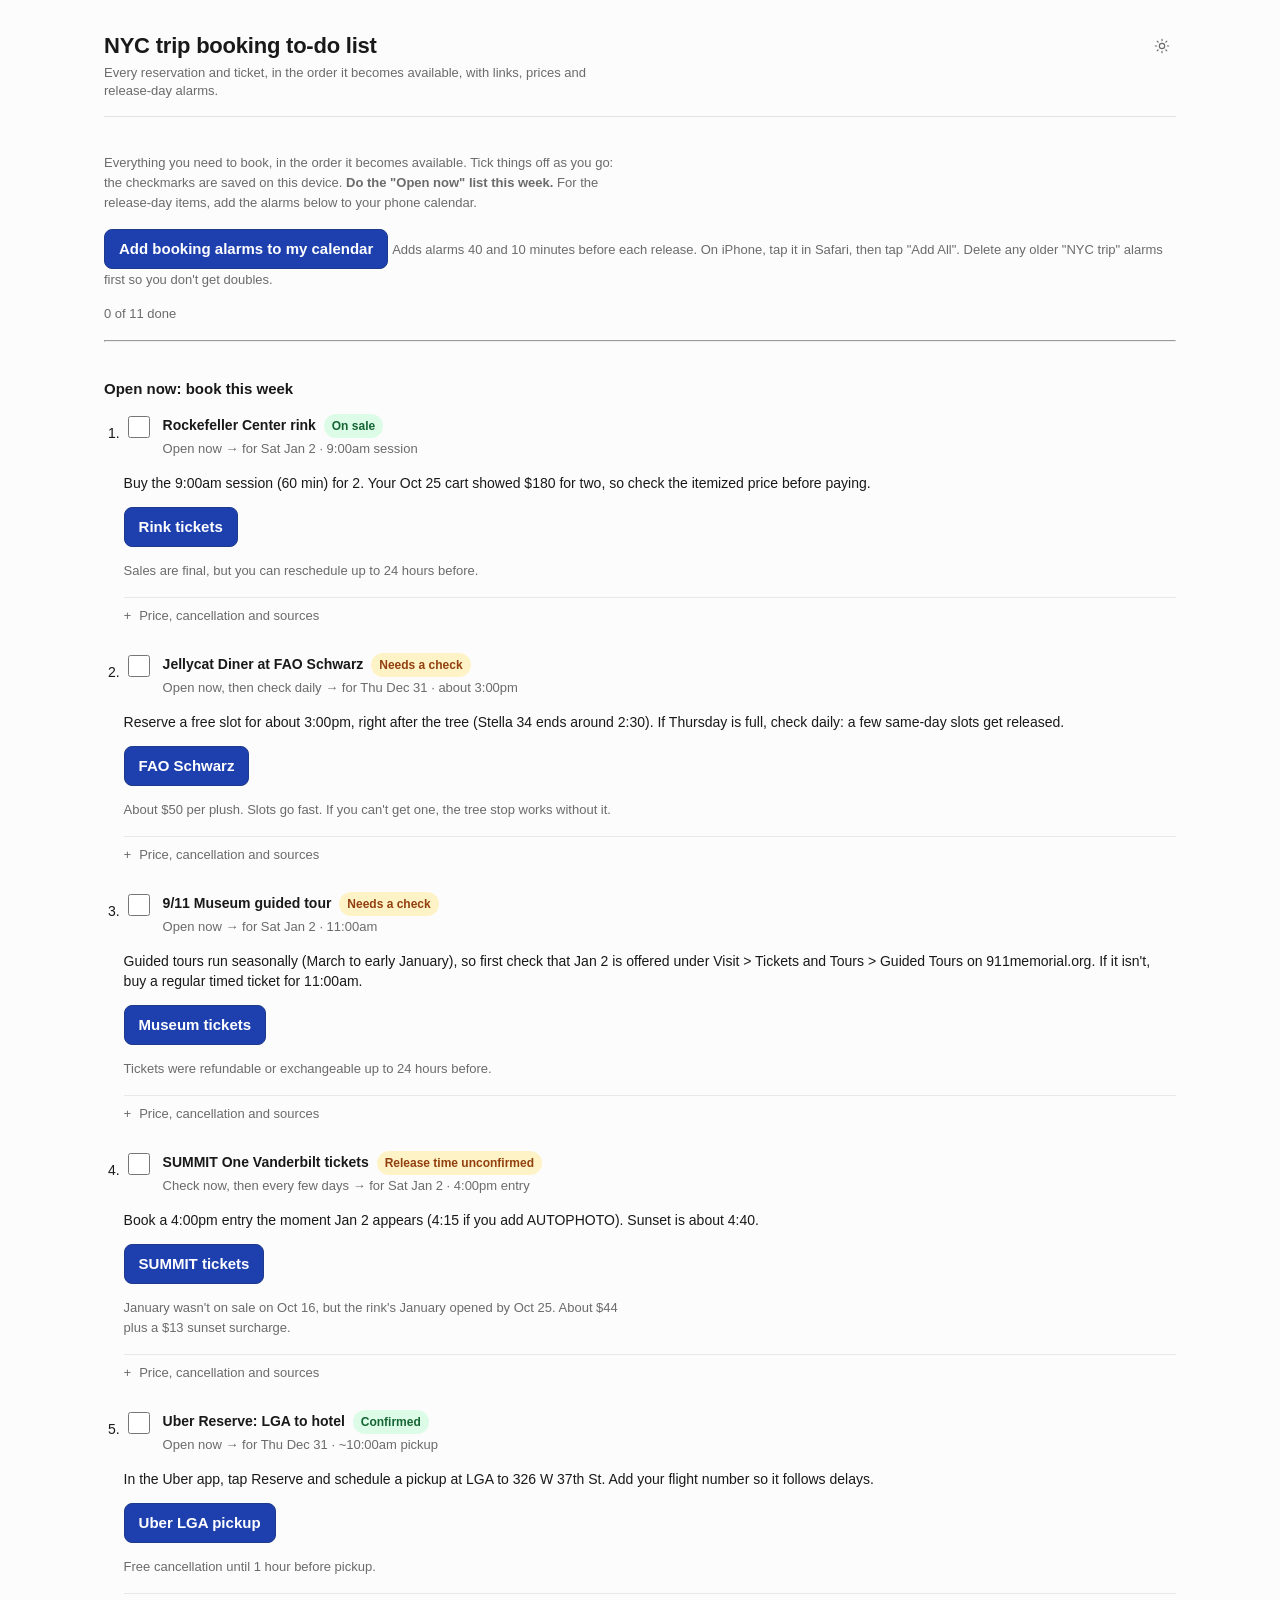
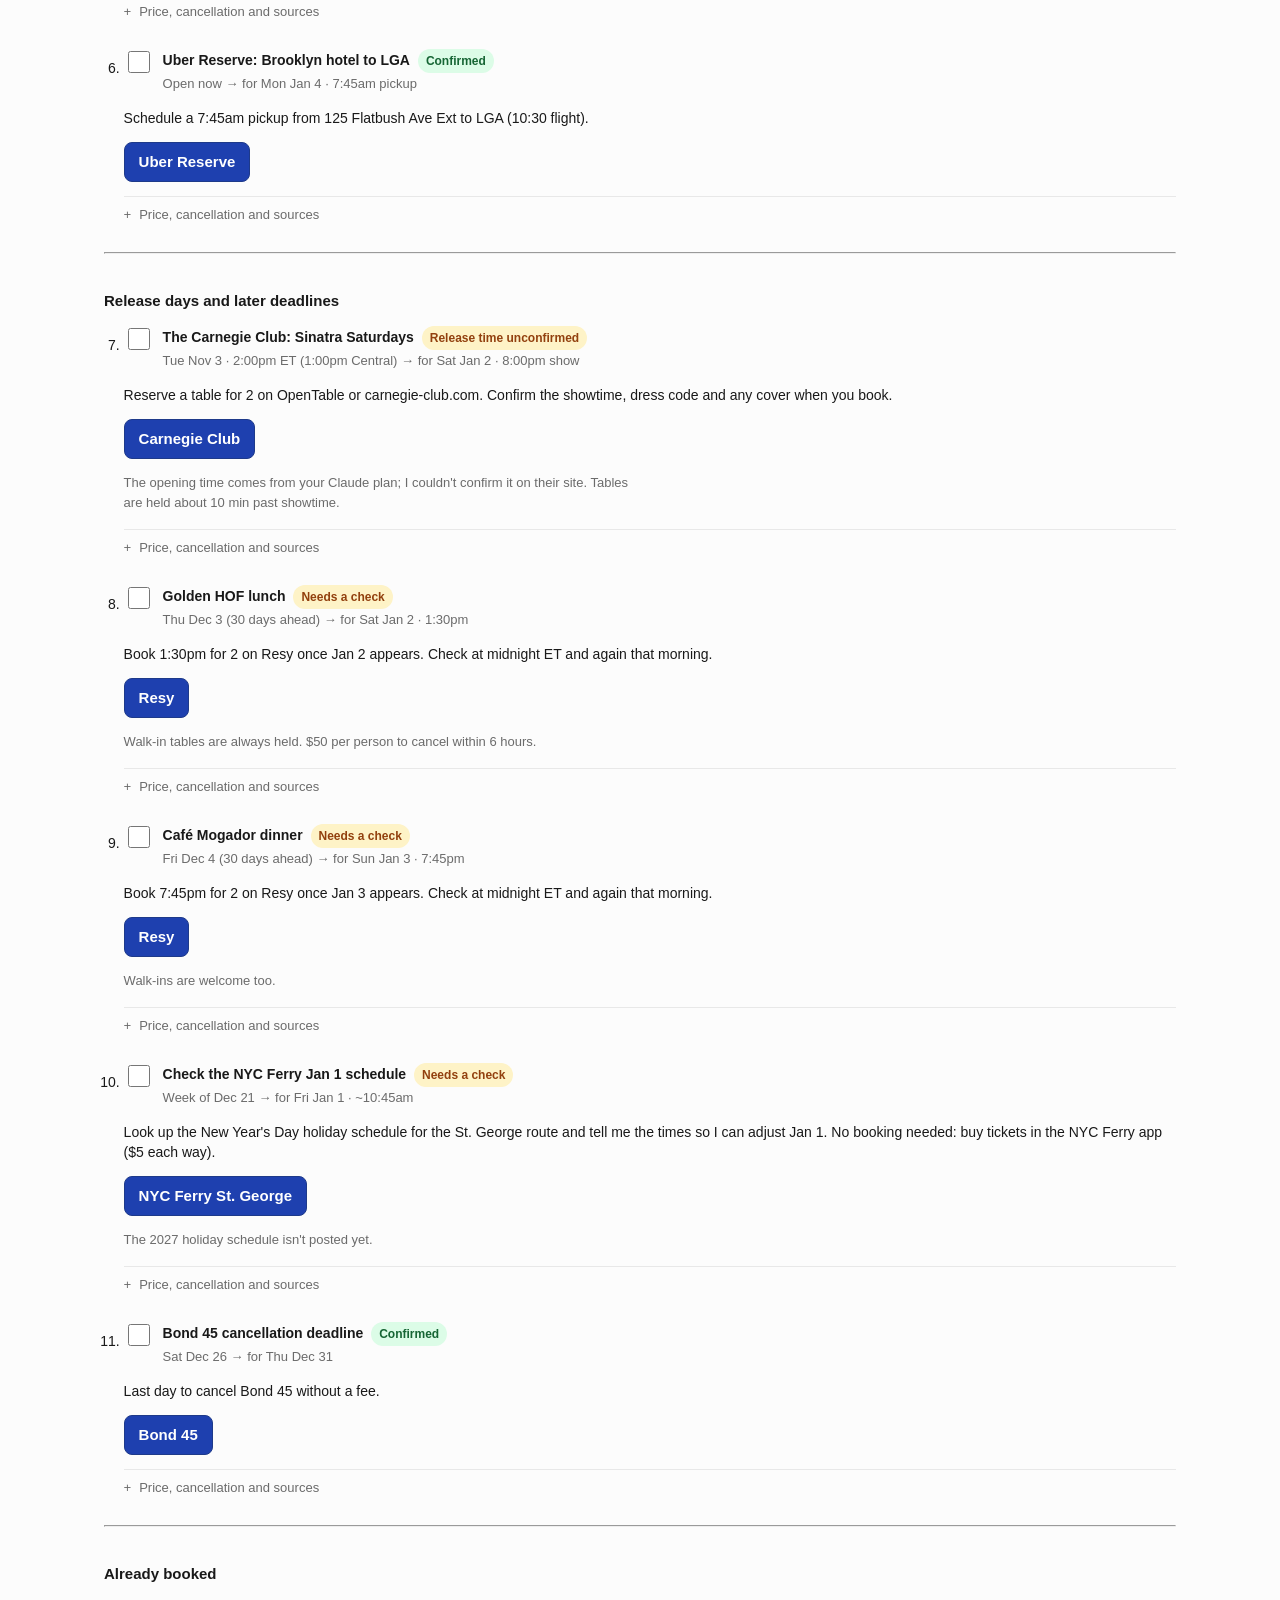
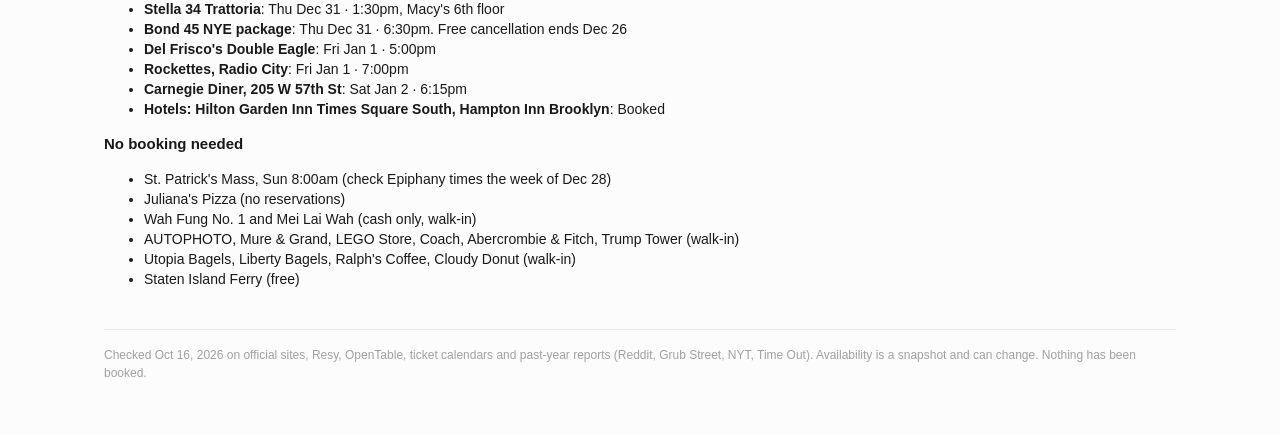
==== commit 825b0e05: "Add calendar alarms button to the Book tab and use a direct .ics link Co-Authored-By: Jadin Oreilly " ====
--- a/bookings.html
+++ b/bookings.html
@@ -1230,7 +1230,7 @@
       </section>
 
 <section class="a-section"><p class="a-prose">Everything you need to book, in the order it becomes available. Tick things off as you go: the checkmarks are saved on this device. <strong>Do the "Open now" list this week.</strong> For the release-day items, add the alarms below to your phone calendar.</p>
-<p><button type="button" class="btn2" id="ics">Add booking alarms to my calendar</button> <span class="a-section__note">Downloads a calendar file with alarms 40 and 10 minutes before each release. On iPhone, open it and tap "Add All".</span></p>
+<p><a class="btn2" href="booking-alarms.ics">Add booking alarms to my calendar</a> <span class="a-section__note">Adds alarms 40 and 10 minutes before each release. On iPhone, tap it in Safari, then tap "Add All". Delete any older "NYC trip" alarms first so you don't get doubles.</span></p>
 <p class="a-section__note" id="progress" aria-live="polite"></p></section><hr>
 <section class="a-section"><h2 class="a-section__title">Open now: book this week</h2><ol class="todos"><li class="todo"><label class="tl"><input type="checkbox" data-key="b1"> <span><strong>Rockefeller Center rink</strong> <span class="chip ok">On sale</span><br><span class="a-section__note">Open now → for Sat Jan 2 · 9:00am session</span></span></label>
 <p>Buy the 9:00am session (60 min) for 2. Your Oct 25 cart showed $180 for two, so check the itemized price before paying.</p><p><a class="btn2" href="https://www.rockefellercenter.com/tickets/the-rink-at-rockefeller-center" target="_blank" rel="noopener">Rink tickets</a></p><p class="a-section__note">Sales are final, but you can reschedule up to 24 hours before.</p>
@@ -1264,9 +1264,6 @@
 var boxes=document.querySelectorAll('input[data-key]');
 function upd(){var d=0;boxes.forEach(function(b){if(b.checked)d++;b.closest('li').classList.toggle('done',b.checked);});document.getElementById('progress').textContent=d+' of '+boxes.length+' done';}
 boxes.forEach(function(b){b.checked=!!s[b.dataset.key];b.addEventListener('change',function(){s[b.dataset.key]=b.checked;try{localStorage.setItem(K,JSON.stringify(s));}catch(e){}upd();});});upd();
-document.getElementById('ics').addEventListener('click',function(){
-var blob=new Blob([document.getElementById('icsdata').textContent.trim().replace(/\n/g,'\r\n')],{type:'text/calendar'});
-var a=document.createElement('a');a.href=URL.createObjectURL(blob);a.download='nyc-trip-booking-alarms.ics';document.body.appendChild(a);a.click();a.remove();});
 })();
 </script>
 <script id="icsdata" type="text/plain">BEGIN:VCALENDAR
